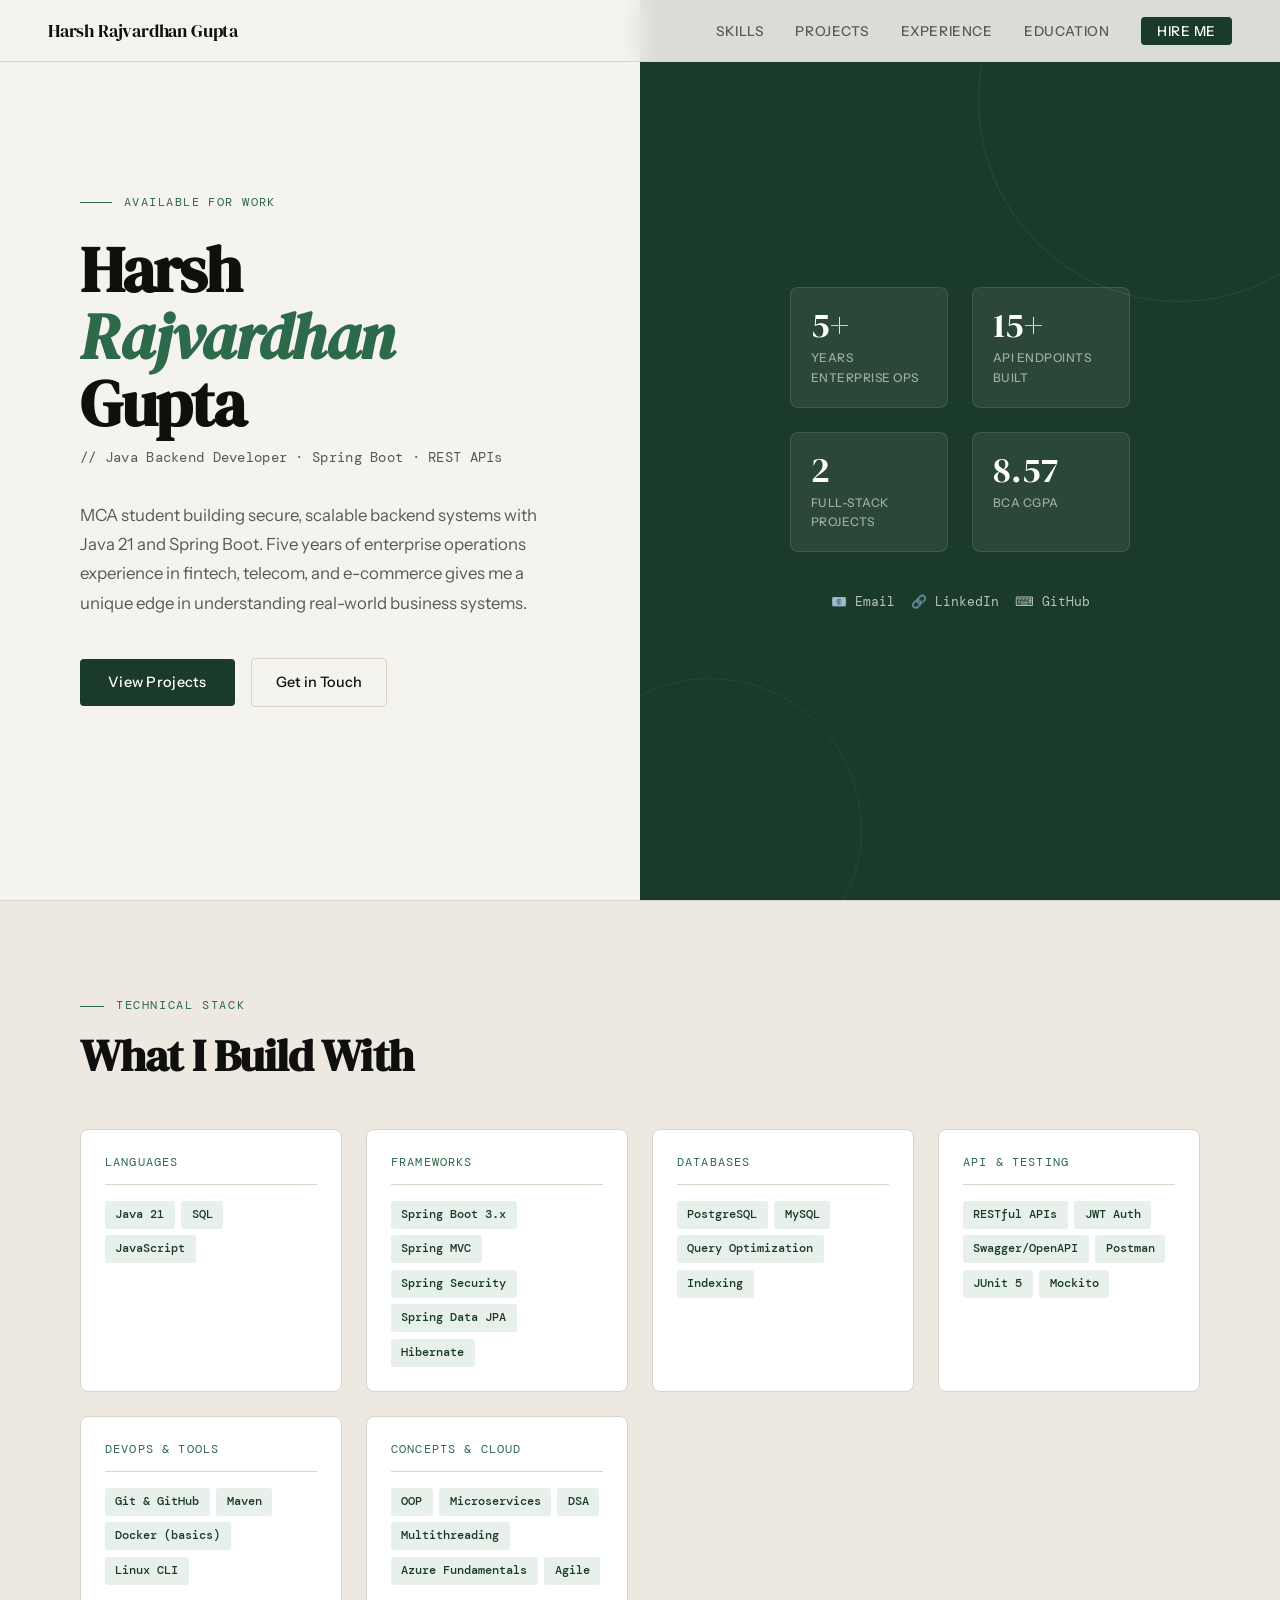
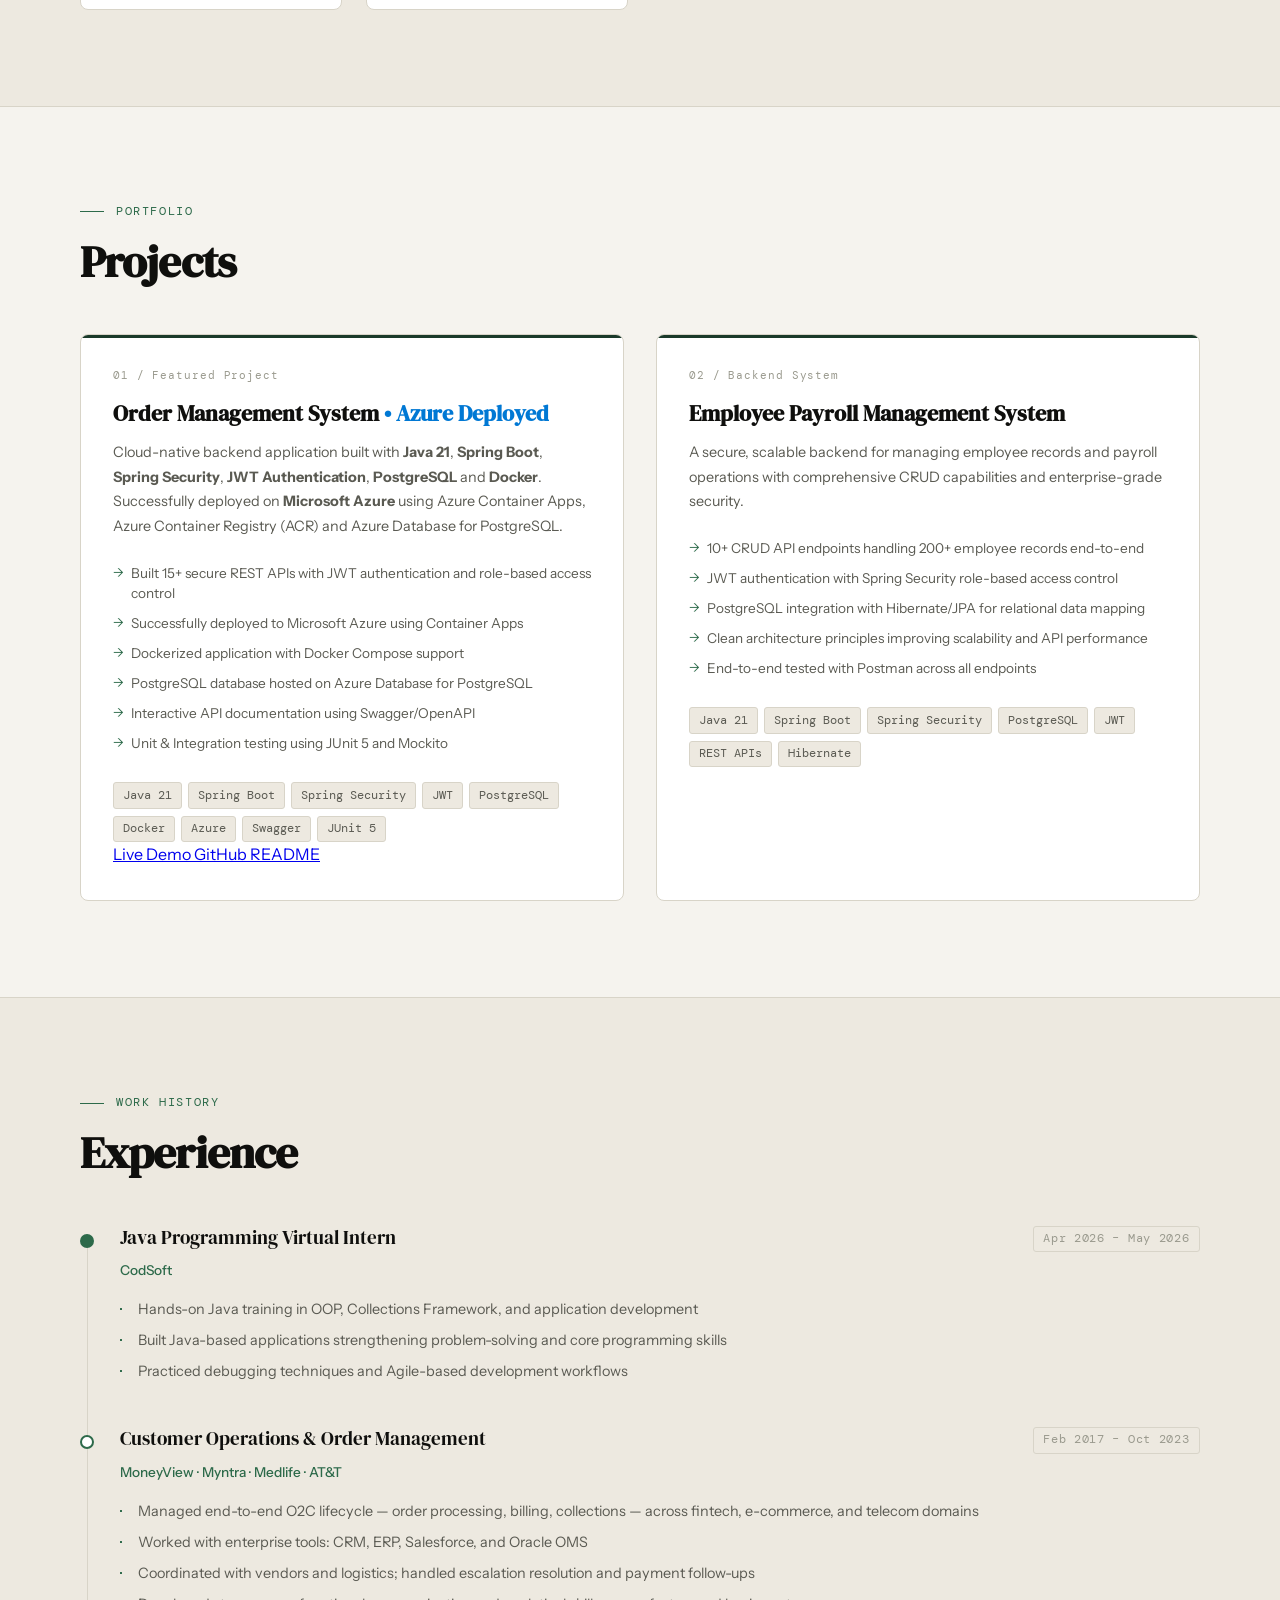
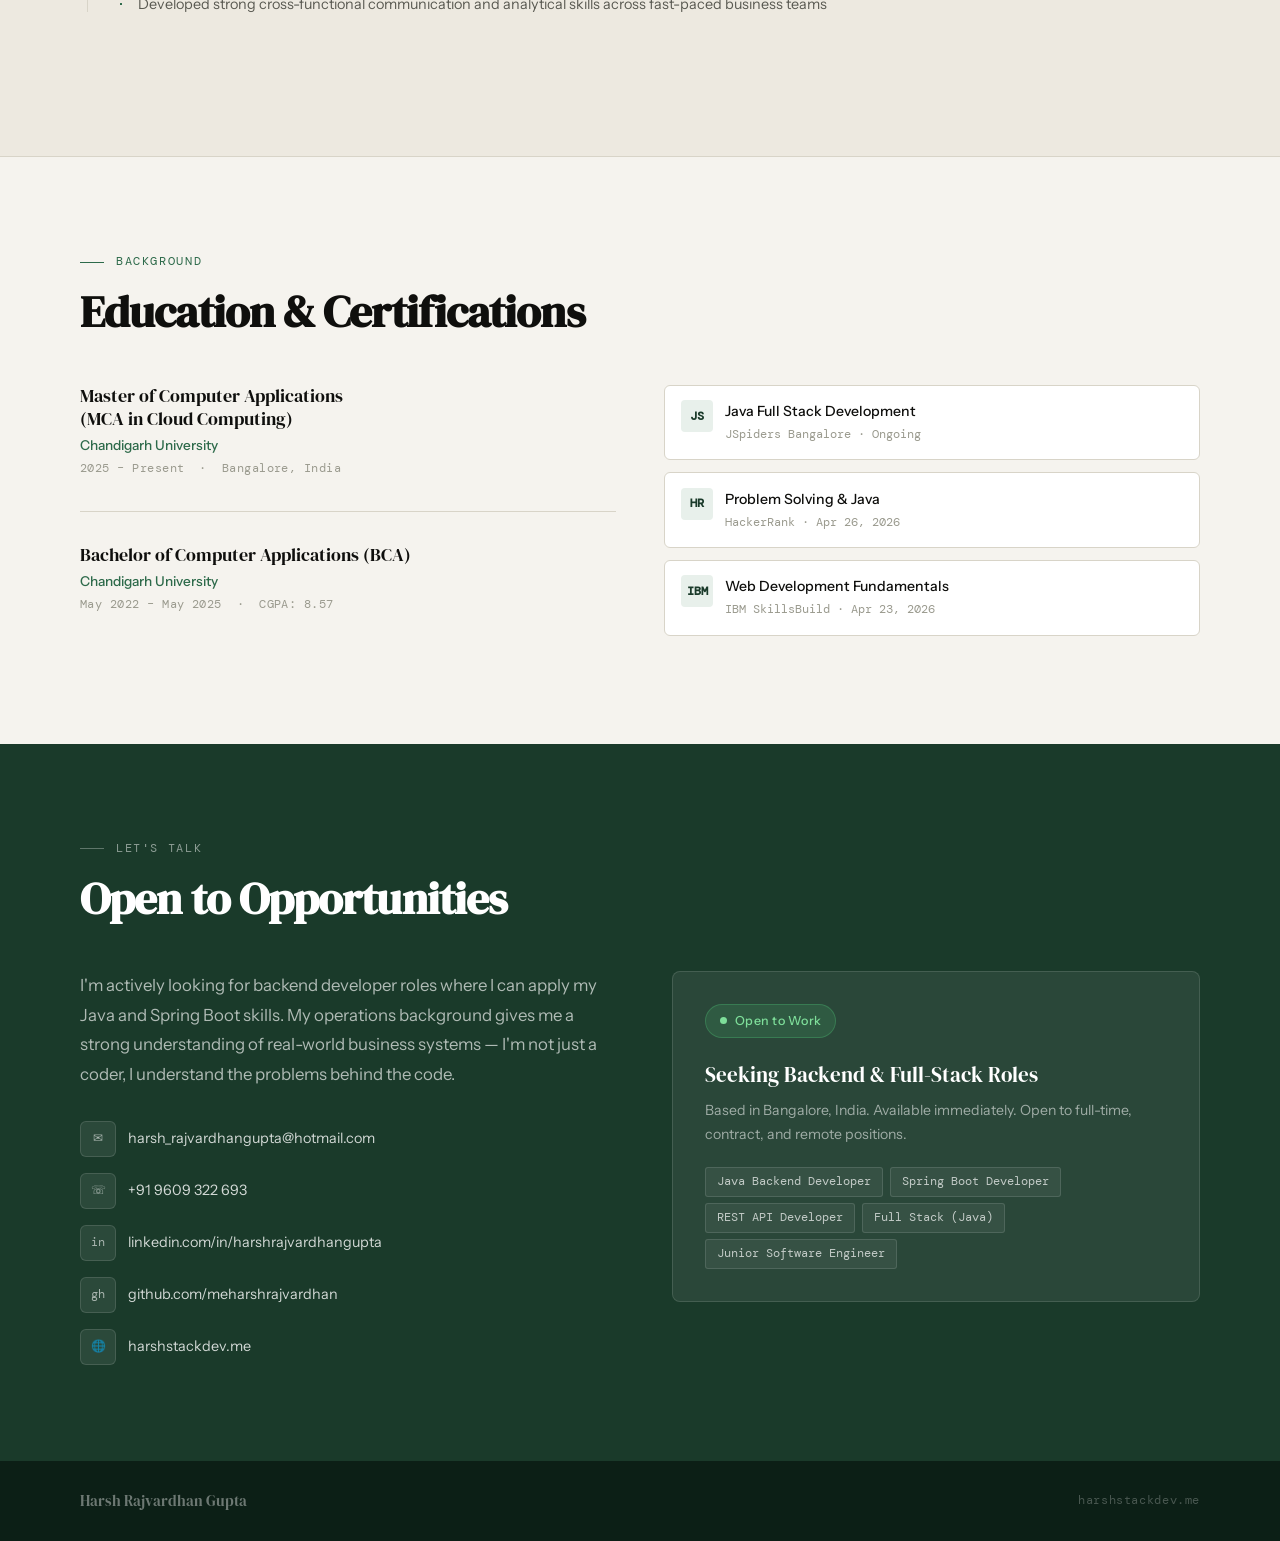
==== index.html @ 4b63c4ae "Revise Order Management System project description Updated project details for the Order Management " ====
<!DOCTYPE html>
<html lang="en">
<head>
<meta charset="UTF-8">
<meta name="viewport" content="width=device-width, initial-scale=1.0">
<title>Harsh Rajvardhan Gupta — Java Backend Developer</title>
<link rel="preconnect" href="https://fonts.googleapis.com">
<link rel="preconnect" href="https://fonts.gstatic.com" crossorigin>
<link href="https://fonts.googleapis.com/css2?family=DM+Serif+Display:ital@0;1&family=DM+Mono:wght@400;500&family=Instrument+Sans:wght@400;500;600&display=swap" rel="stylesheet">
<link rel="stylesheet" href="style.css">
</head>
<body>

<!-- NAV -->
<nav>
  <div class="nav-logo">Harsh Rajvardhan Gupta</div>
  <ul class="nav-links">
    <li><a href="#skills">Skills</a></li>
    <li><a href="#projects">Projects</a></li>
    <li><a href="#experience">Experience</a></li>
    <li><a href="#education">Education</a></li>
    <li><a href="#contact" class="nav-cta">Hire Me</a></li>
  </ul>
</nav>

<!-- HERO -->
<section class="hero" style="padding:0;">
  <div class="hero-left">
    <div class="hero-eyebrow">Available for work</div>
    <h1 class="hero-name">Harsh<br><em>Rajvardhan</em><br>Gupta</h1>
    <p class="hero-title">// Java Backend Developer · Spring Boot · REST APIs</p>
    <p class="hero-bio">
      MCA student building secure, scalable backend systems with Java 21 and Spring Boot.
      Five years of enterprise operations experience in fintech, telecom, and e-commerce
      gives me a unique edge in understanding real-world business systems.
    </p>
    <div class="hero-actions">
      <a href="#projects" class="btn-primary">View Projects</a>
      <a href="mailto:harsh_rajvardhangupta@hotmail.com" class="btn-ghost">Get in Touch</a>
    </div>
  </div>
  <div class="hero-right">
    <div class="hero-stats">
      <div class="stat-card">
        <div class="stat-number">5+</div>
        <div class="stat-label">Years Enterprise Ops</div>
      </div>
      <div class="stat-card">
        <div class="stat-number">15+</div>
        <div class="stat-label">API Endpoints Built</div>
      </div>
      <div class="stat-card">
        <div class="stat-number">2</div>
        <div class="stat-label">Full-Stack Projects</div>
      </div>
      <div class="stat-card">
        <div class="stat-number">8.57</div>
        <div class="stat-label">BCA CGPA</div>
      </div>
    </div>
    <div class="hero-contact-links">
      <a href="mailto:harsh_rajvardhangupta@hotmail.com">📧 Email</a>
      <a href="https://www.linkedin.com/in/harshrajvardhangupta/" target="_blank">🔗 LinkedIn</a>
      <a href="https://github.com/meharshrajvardhan" target="_blank">⌨ GitHub</a>
    </div>
  </div>
</section>

<!-- SKILLS -->
<section id="skills" class="skills-section fade-in">
  <div class="section-eyebrow">Technical Stack</div>
  <h2 class="section-title">What I Build With</h2>
  <div class="skills-grid">
    <div class="skill-group">
      <div class="skill-group-title">Languages</div>
      <div class="skill-tags">
        <span class="skill-tag">Java 21</span>
        <span class="skill-tag">SQL</span>
        <span class="skill-tag">JavaScript</span>
      </div>
    </div>
    <div class="skill-group">
      <div class="skill-group-title">Frameworks</div>
      <div class="skill-tags">
        <span class="skill-tag">Spring Boot 3.x</span>
        <span class="skill-tag">Spring MVC</span>
        <span class="skill-tag">Spring Security</span>
        <span class="skill-tag">Spring Data JPA</span>
        <span class="skill-tag">Hibernate</span>
      </div>
    </div>
    <div class="skill-group">
      <div class="skill-group-title">Databases</div>
      <div class="skill-tags">
        <span class="skill-tag">PostgreSQL</span>
        <span class="skill-tag">MySQL</span>
        <span class="skill-tag">Query Optimization</span>
        <span class="skill-tag">Indexing</span>
      </div>
    </div>
    <div class="skill-group">
      <div class="skill-group-title">API & Testing</div>
      <div class="skill-tags">
        <span class="skill-tag">RESTful APIs</span>
        <span class="skill-tag">JWT Auth</span>
        <span class="skill-tag">Swagger/OpenAPI</span>
        <span class="skill-tag">Postman</span>
        <span class="skill-tag">JUnit 5</span>
        <span class="skill-tag">Mockito</span>
      </div>
    </div>
    <div class="skill-group">
      <div class="skill-group-title">DevOps & Tools</div>
      <div class="skill-tags">
        <span class="skill-tag">Git & GitHub</span>
        <span class="skill-tag">Maven</span>
        <span class="skill-tag">Docker (basics)</span>
        <span class="skill-tag">Linux CLI</span>
      </div>
    </div>
    <div class="skill-group">
      <div class="skill-group-title">Concepts & Cloud</div>
      <div class="skill-tags">
        <span class="skill-tag">OOP</span>
        <span class="skill-tag">Microservices</span>
        <span class="skill-tag">DSA</span>
        <span class="skill-tag">Multithreading</span>
        <span class="skill-tag">Azure Fundamentals</span>
        <span class="skill-tag">Agile</span>
      </div>
    </div>
  </div>
</section>

<!-- PROJECTS -->
<section id="projects" style="background:var(--paper);" class="fade-in">
  <div class="section-eyebrow">Portfolio</div>
  <h2 class="section-title">Projects</h2>
  <div class="projects-grid">

    <div class="project-card">
  <div class="project-num">01 / Featured Project</div>

  <h3 class="project-title">
    Order Management System
    <span style="color:#0078d4;">• Azure Deployed</span>
  </h3>

  <p class="project-desc">
    Cloud-native backend application built with <strong>Java 21</strong>,
    <strong>Spring Boot</strong>, <strong>Spring Security</strong>,
    <strong>JWT Authentication</strong>, <strong>PostgreSQL</strong> and
    <strong>Docker</strong>. Successfully deployed on
    <strong>Microsoft Azure</strong> using Azure Container Apps,
    Azure Container Registry (ACR) and Azure Database for PostgreSQL.
  </p>

  <ul class="project-highlights">
    <li> Built 15+ secure REST APIs with JWT authentication and role-based access control</li>
    <li> Successfully deployed to Microsoft Azure using Container Apps</li>
    <li> Dockerized application with Docker Compose support</li>
    <li> PostgreSQL database hosted on Azure Database for PostgreSQL</li>
    <li> Interactive API documentation using Swagger/OpenAPI</li>
    <li> Unit & Integration testing using JUnit 5 and Mockito</li>
  </ul>

  <div class="project-stack">
    <span class="stack-tag">Java 21</span>
    <span class="stack-tag">Spring Boot</span>
    <span class="stack-tag">Spring Security</span>
    <span class="stack-tag">JWT</span>
    <span class="stack-tag">PostgreSQL</span>
    <span class="stack-tag">Docker</span>
    <span class="stack-tag">Azure</span>
    <span class="stack-tag">Swagger</span>
    <span class="stack-tag">JUnit 5</span>
  </div>

  <div class="project-links">

    <a
      href="YOUR_AZURE_APP_URL"
      target="_blank"
      class="project-btn primary-btn">
      Live Demo
    </a>

    <a
      href="https://github.com/meharshrajvardhan/order-management-system"
      target="_blank"
      class="project-btn">
      GitHub
    </a>

    <a
      href="https://github.com/meharshrajvardhan/order-management-system#readme"
      target="_blank"
      class="project-btn">
      README
    </a>

  </div>
</div>

    <div class="project-card">
      <div class="project-num">02 / Backend System</div>
      <h3 class="project-title">Employee Payroll Management System</h3>
      <p class="project-desc">
        A secure, scalable backend for managing employee records and payroll operations
        with comprehensive CRUD capabilities and enterprise-grade security.
      </p>
      <ul class="project-highlights">
        <li>10+ CRUD API endpoints handling 200+ employee records end-to-end</li>
        <li>JWT authentication with Spring Security role-based access control</li>
        <li>PostgreSQL integration with Hibernate/JPA for relational data mapping</li>
        <li>Clean architecture principles improving scalability and API performance</li>
        <li>End-to-end tested with Postman across all endpoints</li>
      </ul>
      <div class="project-stack">
        <span class="stack-tag">Java 21</span>
        <span class="stack-tag">Spring Boot</span>
        <span class="stack-tag">Spring Security</span>
        <span class="stack-tag">PostgreSQL</span>
        <span class="stack-tag">JWT</span>
        <span class="stack-tag">REST APIs</span>
        <span class="stack-tag">Hibernate</span>
      </div>
    </div>

  </div>
</section>

<!-- EXPERIENCE -->
<section id="experience" class="experience-section fade-in">
  <div class="section-eyebrow">Work History</div>
  <h2 class="section-title">Experience</h2>
  <div class="exp-timeline">

    <div class="exp-item">
      <div class="exp-header">
        <div class="exp-role">Java Programming Virtual Intern</div>
        <div class="exp-date">Apr 2026 – May 2026</div>
      </div>
      <div class="exp-company">CodSoft</div>
      <ul class="exp-points">
        <li>Hands-on Java training in OOP, Collections Framework, and application development</li>
        <li>Built Java-based applications strengthening problem-solving and core programming skills</li>
        <li>Practiced debugging techniques and Agile-based development workflows</li>
      </ul>
    </div>

    <div class="exp-item">
      <div class="exp-header">
        <div class="exp-role">Customer Operations & Order Management</div>
        <div class="exp-date">Feb 2017 – Oct 2023</div>
      </div>
      <div class="exp-company">MoneyView · Myntra · Medlife · AT&T</div>
      <ul class="exp-points">
        <li>Managed end-to-end O2C lifecycle — order processing, billing, collections — across fintech, e-commerce, and telecom domains</li>
        <li>Worked with enterprise tools: CRM, ERP, Salesforce, and Oracle OMS</li>
        <li>Coordinated with vendors and logistics; handled escalation resolution and payment follow-ups</li>
        <li>Developed strong cross-functional communication and analytical skills across fast-paced business teams</li>
      </ul>
    </div>

  </div>
</section>

<!-- EDUCATION + CERTS -->
<section id="education" class="fade-in">
  <div class="section-eyebrow">Background</div>
  <h2 class="section-title">Education & Certifications</h2>
  <div class="edu-cert-grid">

    <div>
      <div class="edu-item">
        <div class="edu-degree">Master of Computer Applications<br>(MCA in Cloud Computing)</div>
        <div class="edu-school">Chandigarh University</div>
        <div class="edu-meta">2025 – Present &nbsp;·&nbsp; Bangalore, India</div>
      </div>
      <div class="edu-item">
        <div class="edu-degree">Bachelor of Computer Applications (BCA)</div>
        <div class="edu-school">Chandigarh University</div>
        <div class="edu-meta">May 2022 – May 2025 &nbsp;·&nbsp; CGPA: 8.57</div>
      </div>
    </div>

    <div>
      <div class="cert-item">
        <div class="cert-icon">JS</div>
        <div>
          <div class="cert-name">Java Full Stack Development</div>
          <div class="cert-issuer">JSpiders Bangalore · Ongoing</div>
        </div>
      </div>
      <div class="cert-item">
        <div class="cert-icon">HR</div>
        <div>
          <div class="cert-name">Problem Solving &amp; Java</div>
          <div class="cert-issuer">HackerRank · Apr 26, 2026</div>
        </div>
      </div>
      <div class="cert-item">
        <div class="cert-icon">IBM</div>
        <div>
          <div class="cert-name">Web Development Fundamentals</div>
          <div class="cert-issuer">IBM SkillsBuild · Apr 23, 2026</div>
        </div>
      </div>
    </div>

  </div>
</section>

<!-- CONTACT -->
<section id="contact" class="contact-section fade-in">
  <div class="section-eyebrow">Let's Talk</div>
  <h2 class="section-title">Open to Opportunities</h2>
  <div class="contact-grid">
    <div class="contact-info">
      <p>
        I'm actively looking for backend developer roles where I can apply my Java and Spring Boot
        skills. My operations background gives me a strong understanding of real-world business
        systems — I'm not just a coder, I understand the problems behind the code.
      </p>
      <div class="contact-links">
        <a class="contact-link" href="mailto:harsh_rajvardhangupta@hotmail.com">
          <div class="contact-link-icon">✉</div>
          harsh_rajvardhangupta@hotmail.com
        </a>
        <a class="contact-link" href="tel:+919609322693">
          <div class="contact-link-icon">☏</div>
          +91 9609 322 693
        </a>
        <a class="contact-link" href="https://www.linkedin.com/in/harshrajvardhangupta/" target="_blank">
          <div class="contact-link-icon">in</div>
          linkedin.com/in/harshrajvardhangupta
        </a>
        <a class="contact-link" href="https://github.com/meharshrajvardhan" target="_blank">
          <div class="contact-link-icon">gh</div>
          github.com/meharshrajvardhan
        </a>
        <a class="contact-link" href="https://harshstackdev.me" target="_blank">
          <div class="contact-link-icon">🌐</div>
          harshstackdev.me
        </a>
      </div>
    </div>

    <div class="open-to-work">
      <div class="otw-badge">Open to Work</div>
      <div class="otw-title">Seeking Backend &amp; Full-Stack Roles</div>
      <p class="otw-body">
        Based in Bangalore, India. Available immediately.
        Open to full-time, contract, and remote positions.
      </p>
      <div class="otw-roles">
        <span class="otw-role">Java Backend Developer</span>
        <span class="otw-role">Spring Boot Developer</span>
        <span class="otw-role">REST API Developer</span>
        <span class="otw-role">Full Stack (Java)</span>
        <span class="otw-role">Junior Software Engineer</span>
      </div>
    </div>
  </div>
</section>

<!-- FOOTER -->
<footer>
  <div class="footer-name">Harsh Rajvardhan Gupta</div>
  <div class="footer-domain">harshstackdev.me</div>
</footer>

<script src="script.js"></script>
</body>
</html>
---- style.css ----
:root {
    --ink: #0f0f0d;
    --ink-muted: #5a5a52;
    --ink-faint: #9a9a8e;
    --paper: #f5f3ee;
    --paper-warm: #ede9e0;
    --paper-card: #ffffff;
    --accent: #1a3a2a;
    --accent-bright: #2d6a4a;
    --accent-light: #e8f0eb;
    --border: #d8d4c8;
    --tag-bg: #e8f0eb;
    --tag-color: #1a3a2a;
    --serif: 'DM Serif Display', Georgia, serif;
    --sans: 'Instrument Sans', system-ui, sans-serif;
    --mono: 'DM Mono', monospace;
  }

  * { margin: 0; padding: 0; box-sizing: border-box; }

  html { scroll-behavior: smooth; }

  body {
    font-family: var(--sans);
    background: var(--paper);
    color: var(--ink);
    line-height: 1.6;
    overflow-x: hidden;
  }

  /* NAV */
  nav {
    position: fixed;
    top: 0; left: 0; right: 0;
    z-index: 100;
    display: flex;
    align-items: center;
    justify-content: space-between;
    padding: 1rem 3rem;
    background: rgba(245, 243, 238, 0.88);
    backdrop-filter: blur(12px);
    border-bottom: 1px solid var(--border);
  }

  .nav-logo {
    font-family: var(--serif);
    font-size: 1.15rem;
    color: var(--ink);
    letter-spacing: -0.01em;
  }

  .nav-links {
    display: flex;
    gap: 2rem;
    list-style: none;
  }

  .nav-links a {
    font-size: 0.85rem;
    font-weight: 500;
    color: var(--ink-muted);
    text-decoration: none;
    letter-spacing: 0.04em;
    text-transform: uppercase;
    transition: color 0.2s;
  }

  .nav-links a:hover { color: var(--accent-bright); }

  .nav-cta {
    background: var(--accent) !important;
    color: #fff !important;
    padding: 0.4rem 1rem;
    border-radius: 4px;
    transition: background 0.2s !important;
  }
  .nav-cta:hover { background: var(--accent-bright) !important; color: #fff !important; }

  /* HERO */
  .hero {
    min-height: 100vh;
    display: grid;
    grid-template-columns: 1fr 1fr;
    padding-top: 70px;
  }

  .hero-left {
    display: flex;
    flex-direction: column;
    justify-content: center;
    padding: 5rem 4rem 5rem 5rem;
    position: relative;
  }

  .hero-eyebrow {
    font-family: var(--mono);
    font-size: 0.75rem;
    letter-spacing: 0.12em;
    color: var(--accent-bright);
    text-transform: uppercase;
    margin-bottom: 1.5rem;
    display: flex;
    align-items: center;
    gap: 0.75rem;
  }

  .hero-eyebrow::before {
    content: '';
    display: block;
    width: 32px;
    height: 1px;
    background: var(--accent-bright);
  }

  .hero-name {
    font-family: var(--serif);
    font-size: clamp(2.8rem, 5vw, 4.5rem);
    line-height: 1.05;
    letter-spacing: -0.02em;
    color: var(--ink);
    margin-bottom: 0.5rem;
  }

  .hero-name em {
    font-style: italic;
    color: var(--accent-bright);
  }

  .hero-title {
    font-family: var(--mono);
    font-size: 0.9rem;
    color: var(--ink-muted);
    margin-bottom: 2rem;
    letter-spacing: 0.02em;
  }

  .hero-bio {
    font-size: 1.05rem;
    color: var(--ink-muted);
    max-width: 480px;
    line-height: 1.75;
    margin-bottom: 2.5rem;
  }

  .hero-actions {
    display: flex;
    gap: 1rem;
    align-items: center;
  }

  .btn-primary {
    background: var(--accent);
    color: #fff;
    padding: 0.75rem 1.75rem;
    border-radius: 4px;
    text-decoration: none;
    font-size: 0.9rem;
    font-weight: 500;
    letter-spacing: 0.02em;
    transition: background 0.2s, transform 0.15s;
  }
  .btn-primary:hover { background: var(--accent-bright); transform: translateY(-1px); }

  .btn-ghost {
    color: var(--ink);
    padding: 0.75rem 1.5rem;
    border: 1px solid var(--border);
    border-radius: 4px;
    text-decoration: none;
    font-size: 0.9rem;
    font-weight: 500;
    transition: border-color 0.2s, background 0.2s;
  }
  .btn-ghost:hover { border-color: var(--accent-bright); background: var(--accent-light); }

  .hero-right {
    background: var(--accent);
    display: flex;
    flex-direction: column;
    justify-content: center;
    align-items: center;
    padding: 5rem 4rem;
    position: relative;
    overflow: hidden;
  }

  .hero-right::before {
    content: '';
    position: absolute;
    top: -100px; right: -100px;
    width: 400px; height: 400px;
    border: 1px solid rgba(255,255,255,0.08);
    border-radius: 50%;
  }

  .hero-right::after {
    content: '';
    position: absolute;
    bottom: -80px; left: -80px;
    width: 300px; height: 300px;
    border: 1px solid rgba(255,255,255,0.06);
    border-radius: 50%;
  }

  .hero-stats {
    display: grid;
    grid-template-columns: 1fr 1fr;
    gap: 1.5rem;
    width: 100%;
    max-width: 340px;
    margin-bottom: 2.5rem;
    position: relative;
    z-index: 1;
  }

  .stat-card {
    background: rgba(255,255,255,0.07);
    border: 1px solid rgba(255,255,255,0.1);
    border-radius: 8px;
    padding: 1.25rem;
  }

  .stat-number {
    font-family: var(--serif);
    font-size: 2.2rem;
    color: #fff;
    line-height: 1;
    margin-bottom: 0.3rem;
  }

  .stat-label {
    font-size: 0.75rem;
    color: rgba(255,255,255,0.55);
    font-weight: 500;
    letter-spacing: 0.04em;
    text-transform: uppercase;
  }

  .hero-contact-links {
    display: flex;
    gap: 1rem;
    position: relative;
    z-index: 1;
  }

  .hero-contact-links a {
    display: flex;
    align-items: center;
    gap: 0.4rem;
    color: rgba(255,255,255,0.7);
    text-decoration: none;
    font-size: 0.8rem;
    font-family: var(--mono);
    transition: color 0.2s;
  }
  .hero-contact-links a:hover { color: #fff; }

  /* SECTION COMMON */
  section {
    padding: 6rem 5rem;
  }

  .section-eyebrow {
    font-family: var(--mono);
    font-size: 0.72rem;
    letter-spacing: 0.14em;
    color: var(--accent-bright);
    text-transform: uppercase;
    margin-bottom: 1rem;
    display: flex;
    align-items: center;
    gap: 0.75rem;
  }
  .section-eyebrow::before {
    content: '';
    display: block;
    width: 24px; height: 1px;
    background: var(--accent-bright);
  }

  .section-title {
    font-family: var(--serif);
    font-size: clamp(2rem, 3.5vw, 3rem);
    letter-spacing: -0.02em;
    line-height: 1.1;
    margin-bottom: 3rem;
  }

  /* SKILLS */
  .skills-section {
    background: var(--paper-warm);
    border-top: 1px solid var(--border);
    border-bottom: 1px solid var(--border);
  }

  .skills-grid {
    display: grid;
    grid-template-columns: repeat(auto-fit, minmax(220px, 1fr));
    gap: 1.5rem;
  }

  .skill-group {
    background: var(--paper-card);
    border: 1px solid var(--border);
    border-radius: 8px;
    padding: 1.5rem;
  }

  .skill-group-title {
    font-family: var(--mono);
    font-size: 0.72rem;
    letter-spacing: 0.1em;
    text-transform: uppercase;
    color: var(--accent-bright);
    margin-bottom: 1rem;
    padding-bottom: 0.75rem;
    border-bottom: 1px solid var(--border);
  }

  .skill-tags {
    display: flex;
    flex-wrap: wrap;
    gap: 0.4rem;
  }

  .skill-tag {
    background: var(--tag-bg);
    color: var(--tag-color);
    font-size: 0.78rem;
    font-weight: 500;
    padding: 0.25rem 0.65rem;
    border-radius: 3px;
    font-family: var(--mono);
  }

  /* PROJECTS */
  .projects-grid {
    display: grid;
    grid-template-columns: 1fr 1fr;
    gap: 2rem;
  }

  .project-card {
    background: var(--paper-card);
    border: 1px solid var(--border);
    border-radius: 8px;
    padding: 2rem;
    position: relative;
    transition: border-color 0.2s, transform 0.2s;
    overflow: hidden;
  }

  .project-card::before {
    content: '';
    position: absolute;
    top: 0; left: 0; right: 0;
    height: 3px;
    background: var(--accent);
  }

  .project-card:hover {
    border-color: var(--accent-bright);
    transform: translateY(-2px);
  }

  .project-num {
    font-family: var(--mono);
    font-size: 0.7rem;
    color: var(--ink-faint);
    letter-spacing: 0.08em;
    margin-bottom: 1rem;
  }

  .project-title {
    font-family: var(--serif);
    font-size: 1.4rem;
    margin-bottom: 0.75rem;
    line-height: 1.2;
  }

  .project-desc {
    font-size: 0.9rem;
    color: var(--ink-muted);
    line-height: 1.7;
    margin-bottom: 1.25rem;
  }

  .project-highlights {
    list-style: none;
    margin-bottom: 1.5rem;
  }

  .project-highlights li {
    font-size: 0.85rem;
    color: var(--ink-muted);
    padding: 0.3rem 0;
    padding-left: 1.1rem;
    position: relative;
    line-height: 1.5;
  }

  .project-highlights li::before {
    content: '→';
    position: absolute;
    left: 0;
    color: var(--accent-bright);
    font-size: 0.8rem;
  }

  .project-stack {
    display: flex;
    flex-wrap: wrap;
    gap: 0.4rem;
  }

  .stack-tag {
    font-family: var(--mono);
    font-size: 0.72rem;
    color: var(--ink-muted);
    background: var(--paper-warm);
    border: 1px solid var(--border);
    padding: 0.2rem 0.55rem;
    border-radius: 3px;
  }

  /* EXPERIENCE */
  .experience-section {
    background: var(--paper-warm);
    border-top: 1px solid var(--border);
    border-bottom: 1px solid var(--border);
  }

  .exp-timeline {
    position: relative;
    padding-left: 2.5rem;
  }

  .exp-timeline::before {
    content: '';
    position: absolute;
    left: 7px; top: 8px; bottom: 8px;
    width: 1px;
    background: var(--border);
  }

  .exp-item {
    position: relative;
    margin-bottom: 2.5rem;
  }

  .exp-item::before {
    content: '';
    position: absolute;
    left: -2.5rem;
    top: 8px;
    width: 10px; height: 10px;
    border-radius: 50%;
    background: var(--paper-card);
    border: 2px solid var(--accent-bright);
  }

  .exp-item:first-child::before {
    background: var(--accent-bright);
  }

  .exp-header {
    display: flex;
    justify-content: space-between;
    align-items: flex-start;
    margin-bottom: 0.5rem;
    flex-wrap: wrap;
    gap: 0.5rem;
  }

  .exp-role {
    font-family: var(--serif);
    font-size: 1.2rem;
    line-height: 1.2;
  }

  .exp-date {
    font-family: var(--mono);
    font-size: 0.72rem;
    color: var(--ink-faint);
    letter-spacing: 0.06em;
    white-space: nowrap;
    background: var(--paper-warm);
    padding: 0.2rem 0.6rem;
    border-radius: 3px;
    border: 1px solid var(--border);
  }

  .exp-company {
    font-size: 0.85rem;
    font-weight: 500;
    color: var(--accent-bright);
    margin-bottom: 0.75rem;
  }

  .exp-points {
    list-style: none;
  }

  .exp-points li {
    font-size: 0.9rem;
    color: var(--ink-muted);
    padding: 0.25rem 0;
    padding-left: 1.1rem;
    position: relative;
    line-height: 1.6;
  }

  .exp-points li::before {
    content: '·';
    position: absolute;
    left: 0;
    color: var(--accent-bright);
    font-size: 1.2rem;
    line-height: 1.2;
  }

  /* EDUCATION & CERTS */
  .edu-cert-grid {
    display: grid;
    grid-template-columns: 1fr 1fr;
    gap: 3rem;
  }

  .edu-item {
    margin-bottom: 2rem;
    padding-bottom: 2rem;
    border-bottom: 1px solid var(--border);
  }

  .edu-item:last-child { border-bottom: none; margin-bottom: 0; padding-bottom: 0; }

  .edu-degree {
    font-family: var(--serif);
    font-size: 1.1rem;
    margin-bottom: 0.3rem;
    line-height: 1.3;
  }

  .edu-school {
    font-size: 0.85rem;
    font-weight: 500;
    color: var(--accent-bright);
    margin-bottom: 0.2rem;
  }

  .edu-meta {
    font-family: var(--mono);
    font-size: 0.72rem;
    color: var(--ink-faint);
    letter-spacing: 0.04em;
  }

  .cert-item {
    display: flex;
    align-items: flex-start;
    gap: 0.75rem;
    padding: 0.9rem 1rem;
    background: var(--paper-card);
    border: 1px solid var(--border);
    border-radius: 6px;
    margin-bottom: 0.75rem;
    transition: border-color 0.2s;
  }

  .cert-item:hover { border-color: var(--accent-bright); }

  .cert-icon {
    width: 32px; height: 32px;
    background: var(--accent-light);
    border-radius: 4px;
    display: flex;
    align-items: center;
    justify-content: center;
    flex-shrink: 0;
    font-size: 0.75rem;
    font-weight: 600;
    color: var(--accent);
    font-family: var(--mono);
  }

  .cert-name {
    font-size: 0.88rem;
    font-weight: 500;
    margin-bottom: 0.15rem;
  }

  .cert-issuer {
    font-size: 0.78rem;
    color: var(--ink-faint);
    font-family: var(--mono);
  }

  /* CONTACT */
  .contact-section {
    background: var(--accent);
    color: #fff;
  }

  .contact-section .section-eyebrow {
    color: rgba(255,255,255,0.5);
  }
  .contact-section .section-eyebrow::before {
    background: rgba(255,255,255,0.3);
  }

  .contact-section .section-title {
    color: #fff;
  }

  .contact-grid {
    display: grid;
    grid-template-columns: 1fr 1fr;
    gap: 4rem;
    align-items: start;
  }

  .contact-info p {
    font-size: 1.05rem;
    color: rgba(255,255,255,0.65);
    line-height: 1.75;
    margin-bottom: 2rem;
  }

  .contact-links {
    display: flex;
    flex-direction: column;
    gap: 1rem;
  }

  .contact-link {
    display: flex;
    align-items: center;
    gap: 0.75rem;
    color: rgba(255,255,255,0.8);
    text-decoration: none;
    font-size: 0.9rem;
    transition: color 0.2s;
  }

  .contact-link:hover { color: #fff; }

  .contact-link-icon {
    width: 36px; height: 36px;
    background: rgba(255,255,255,0.08);
    border: 1px solid rgba(255,255,255,0.12);
    border-radius: 6px;
    display: flex;
    align-items: center;
    justify-content: center;
    font-size: 0.75rem;
    font-family: var(--mono);
    color: rgba(255,255,255,0.6);
    flex-shrink: 0;
  }

  .open-to-work {
    background: rgba(255,255,255,0.07);
    border: 1px solid rgba(255,255,255,0.12);
    border-radius: 8px;
    padding: 2rem;
  }

  .otw-badge {
    display: inline-flex;
    align-items: center;
    gap: 0.5rem;
    background: rgba(80,200,120,0.15);
    border: 1px solid rgba(80,200,120,0.3);
    padding: 0.35rem 0.85rem;
    border-radius: 100px;
    font-size: 0.78rem;
    font-weight: 500;
    color: #7ede9a;
    margin-bottom: 1.25rem;
    letter-spacing: 0.04em;
  }

  .otw-badge::before {
    content: '';
    display: block;
    width: 7px; height: 7px;
    border-radius: 50%;
    background: #7ede9a;
    animation: pulse 2s infinite;
  }

  @keyframes pulse {
    0%, 100% { opacity: 1; }
    50% { opacity: 0.3; }
  }

  .otw-title {
    font-family: var(--serif);
    font-size: 1.3rem;
    color: #fff;
    margin-bottom: 0.5rem;
  }

  .otw-body {
    font-size: 0.88rem;
    color: rgba(255,255,255,0.55);
    line-height: 1.7;
    margin-bottom: 1.25rem;
  }

  .otw-roles {
    display: flex;
    flex-wrap: wrap;
    gap: 0.4rem;
  }

  .otw-role {
    background: rgba(255,255,255,0.06);
    border: 1px solid rgba(255,255,255,0.12);
    padding: 0.25rem 0.7rem;
    border-radius: 3px;
    font-size: 0.78rem;
    font-family: var(--mono);
    color: rgba(255,255,255,0.7);
  }

  /* FOOTER */
  footer {
    background: #0c1f16;
    padding: 1.75rem 5rem;
    display: flex;
    align-items: center;
    justify-content: space-between;
  }

  .footer-name {
    font-family: var(--serif);
    font-size: 0.95rem;
    color: rgba(255,255,255,0.4);
  }

  .footer-domain {
    font-family: var(--mono);
    font-size: 0.78rem;
    color: rgba(255,255,255,0.25);
    letter-spacing: 0.05em;
  }

  /* RESPONSIVE */
  @media (max-width: 900px) {
    nav { padding: 1rem 1.5rem; }
    .nav-links { display: none; }
    .hero { grid-template-columns: 1fr; }
    .hero-left { padding: 4rem 1.5rem 2rem; }
    .hero-right { padding: 3rem 1.5rem; }
    section { padding: 4rem 1.5rem; }
    .projects-grid,
    .edu-cert-grid,
    .contact-grid { grid-template-columns: 1fr; gap: 2rem; }
    footer { padding: 1.5rem; flex-direction: column; gap: 0.5rem; text-align: center; }
  }

  /* ANIMATION */
  .fade-in {
    opacity: 0;
    transform: translateY(18px);
    transition: opacity 0.6s ease, transform 0.6s ease;
  }
  .fade-in.visible {
    opacity: 1;
    transform: translateY(0);
  }
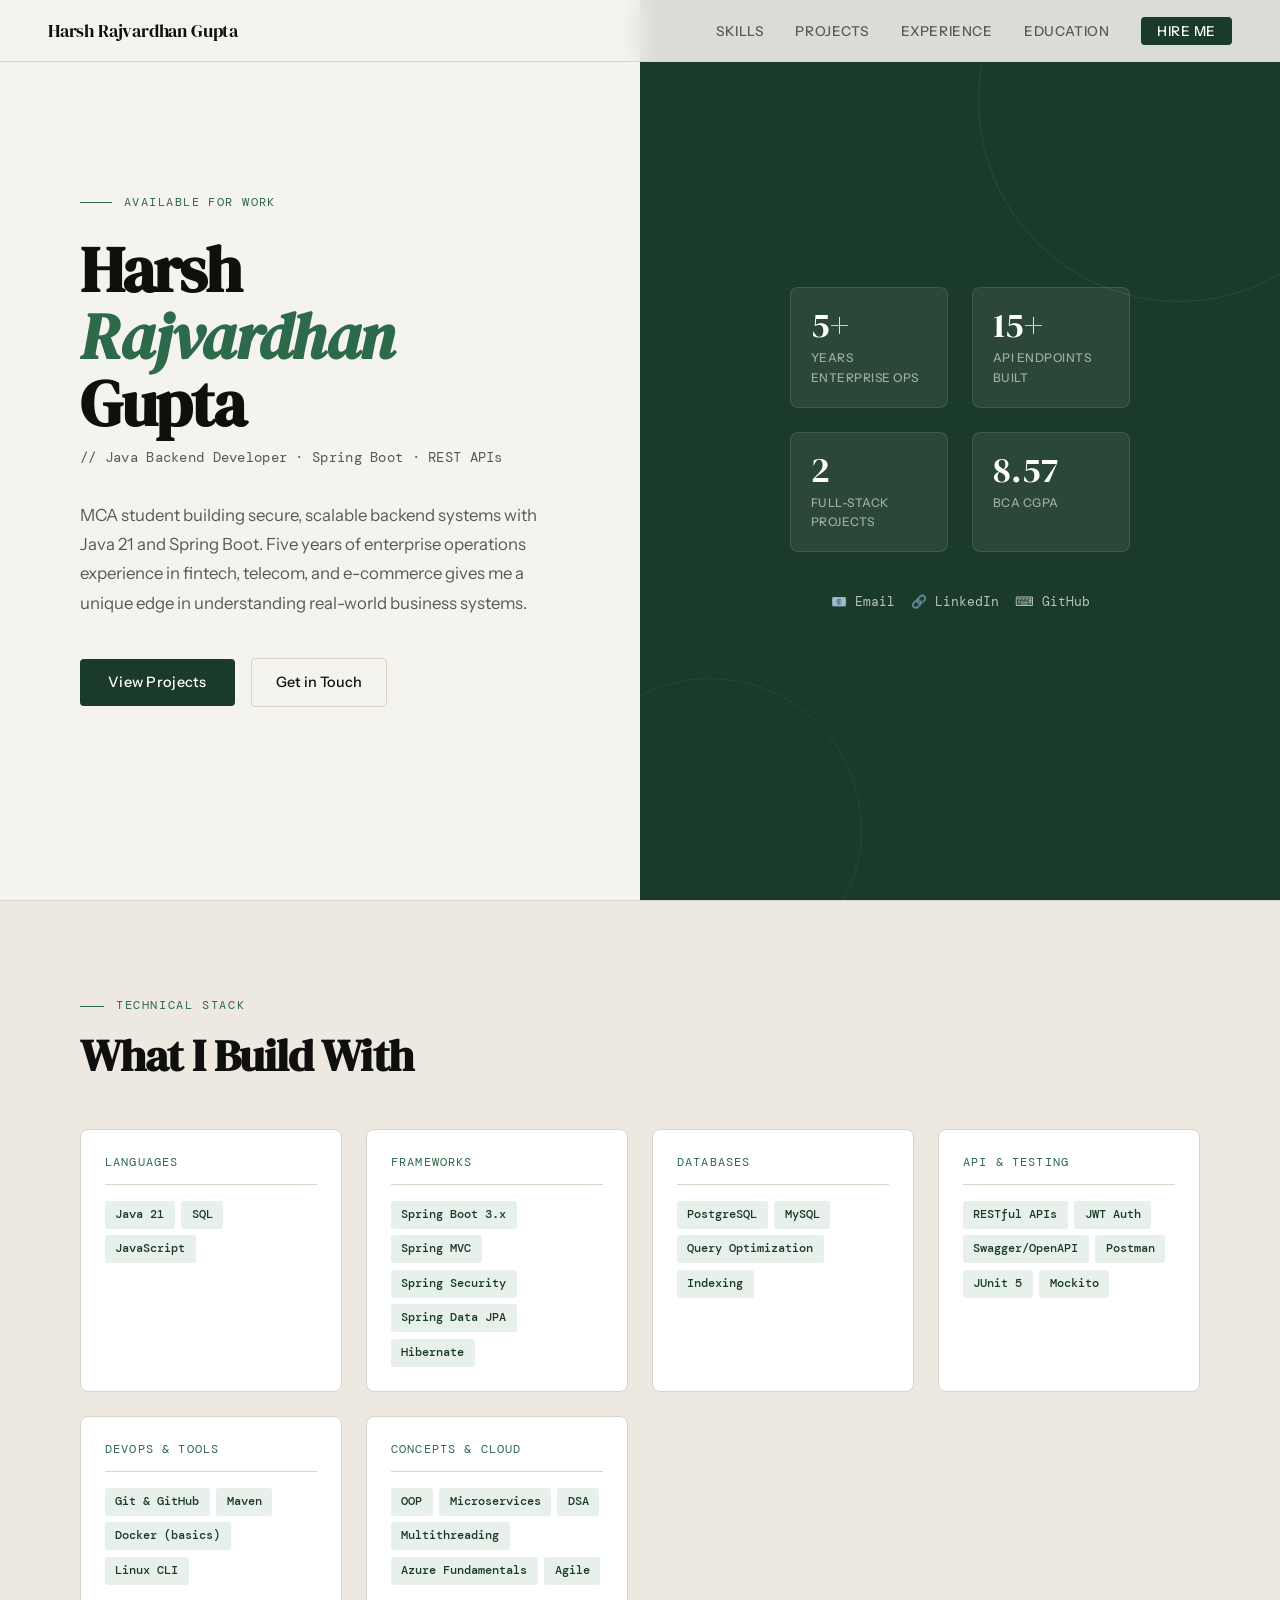
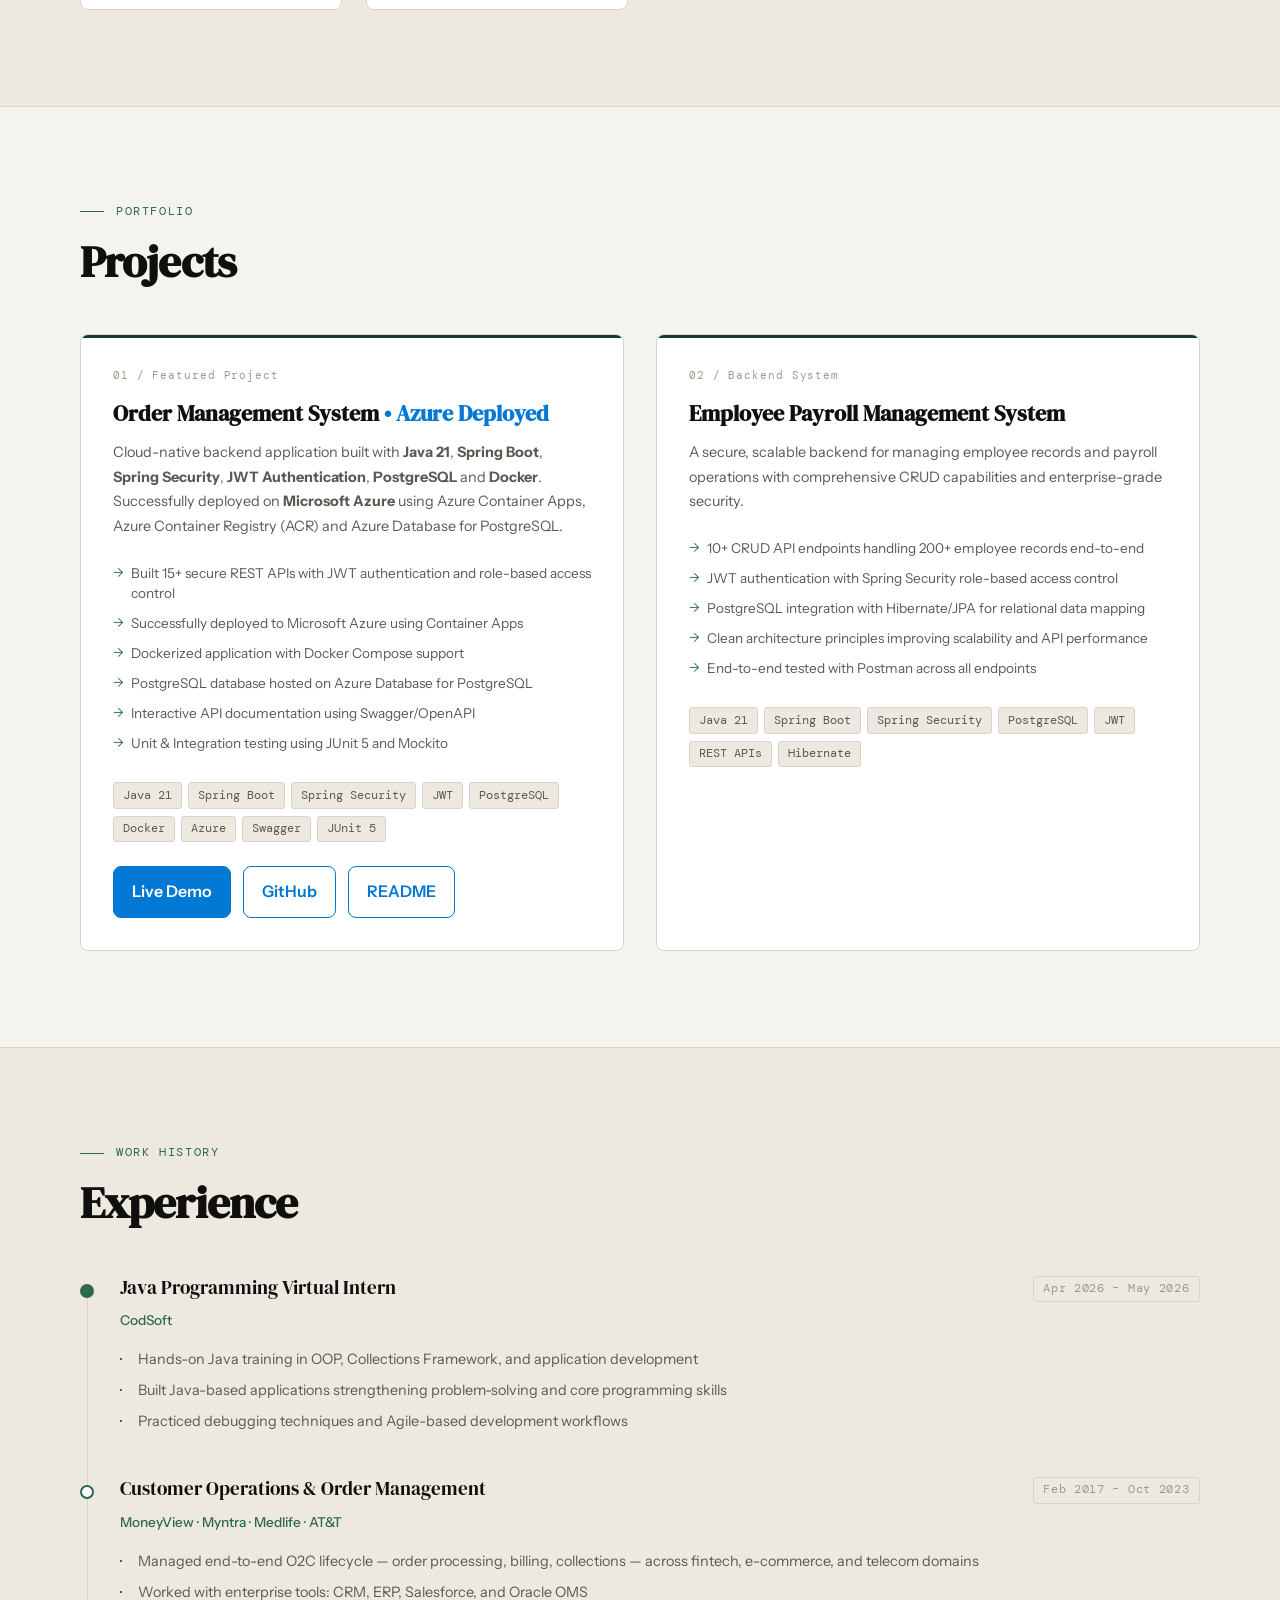
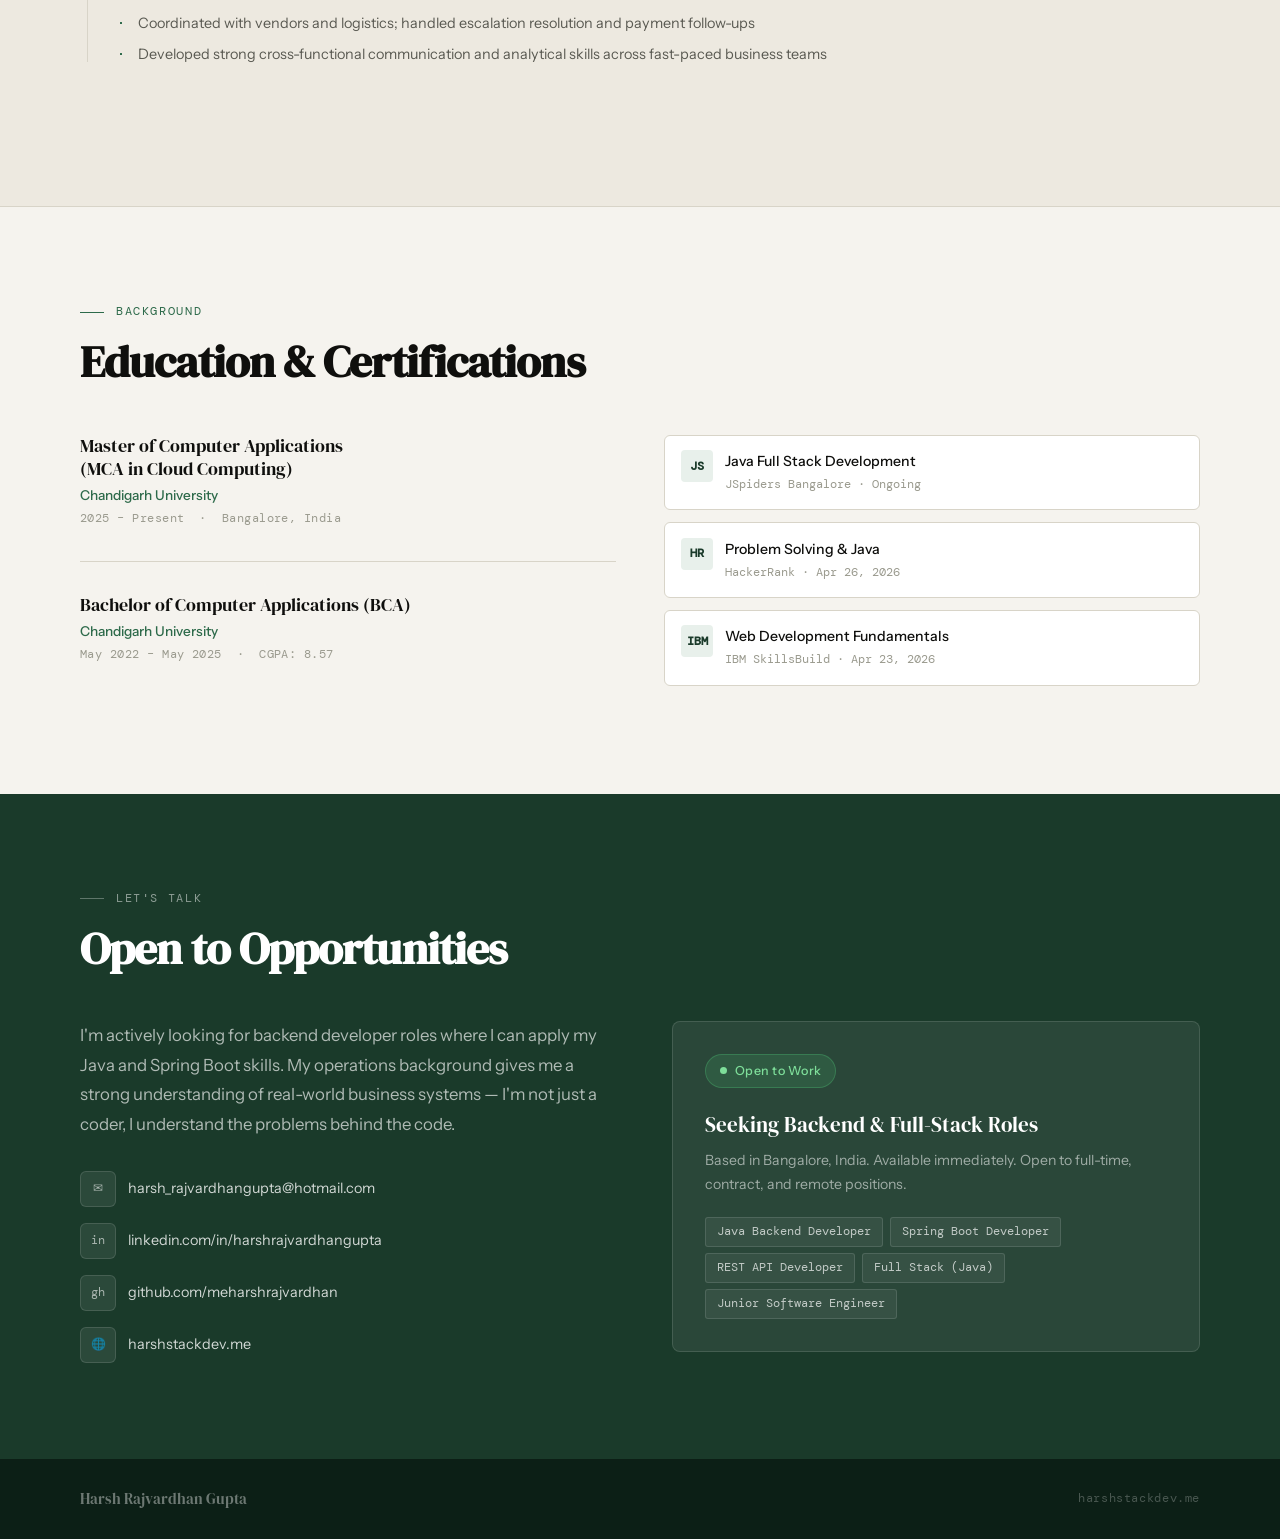
==== commit 1939006f: "Remove phone contact link from index.html Removed phone contact link from the contact section." ====
--- a/index.html
+++ b/index.html
@@ -328,10 +328,6 @@
           <div class="contact-link-icon">✉</div>
           harsh_rajvardhangupta@hotmail.com
         </a>
-        <a class="contact-link" href="tel:+919609322693">
-          <div class="contact-link-icon">☏</div>
-          +91 9609 322 693
-        </a>
         <a class="contact-link" href="https://www.linkedin.com/in/harshrajvardhangupta/" target="_blank">
           <div class="contact-link-icon">in</div>
           linkedin.com/in/harshrajvardhangupta
--- a/style.css
+++ b/style.css
@@ -423,6 +423,33 @@
     border-radius: 3px;
   }
 
+.project-links{
+    display:flex;
+    gap:12px;
+    flex-wrap:wrap;
+    margin-top:24px;
+}
+
+.project-btn{
+    text-decoration:none;
+    padding:12px 18px;
+    border-radius:8px;
+    font-weight:600;
+    border:1px solid #0078d4;
+    color:#0078d4;
+    transition:.3s;
+}
+
+.project-btn:hover{
+    background:#0078d4;
+    color:#fff;
+}
+
+.primary-btn{
+    background:#0078d4;
+    color:#fff;
+}
+
   /* EXPERIENCE */
   .experience-section {
     background: var(--paper-warm);
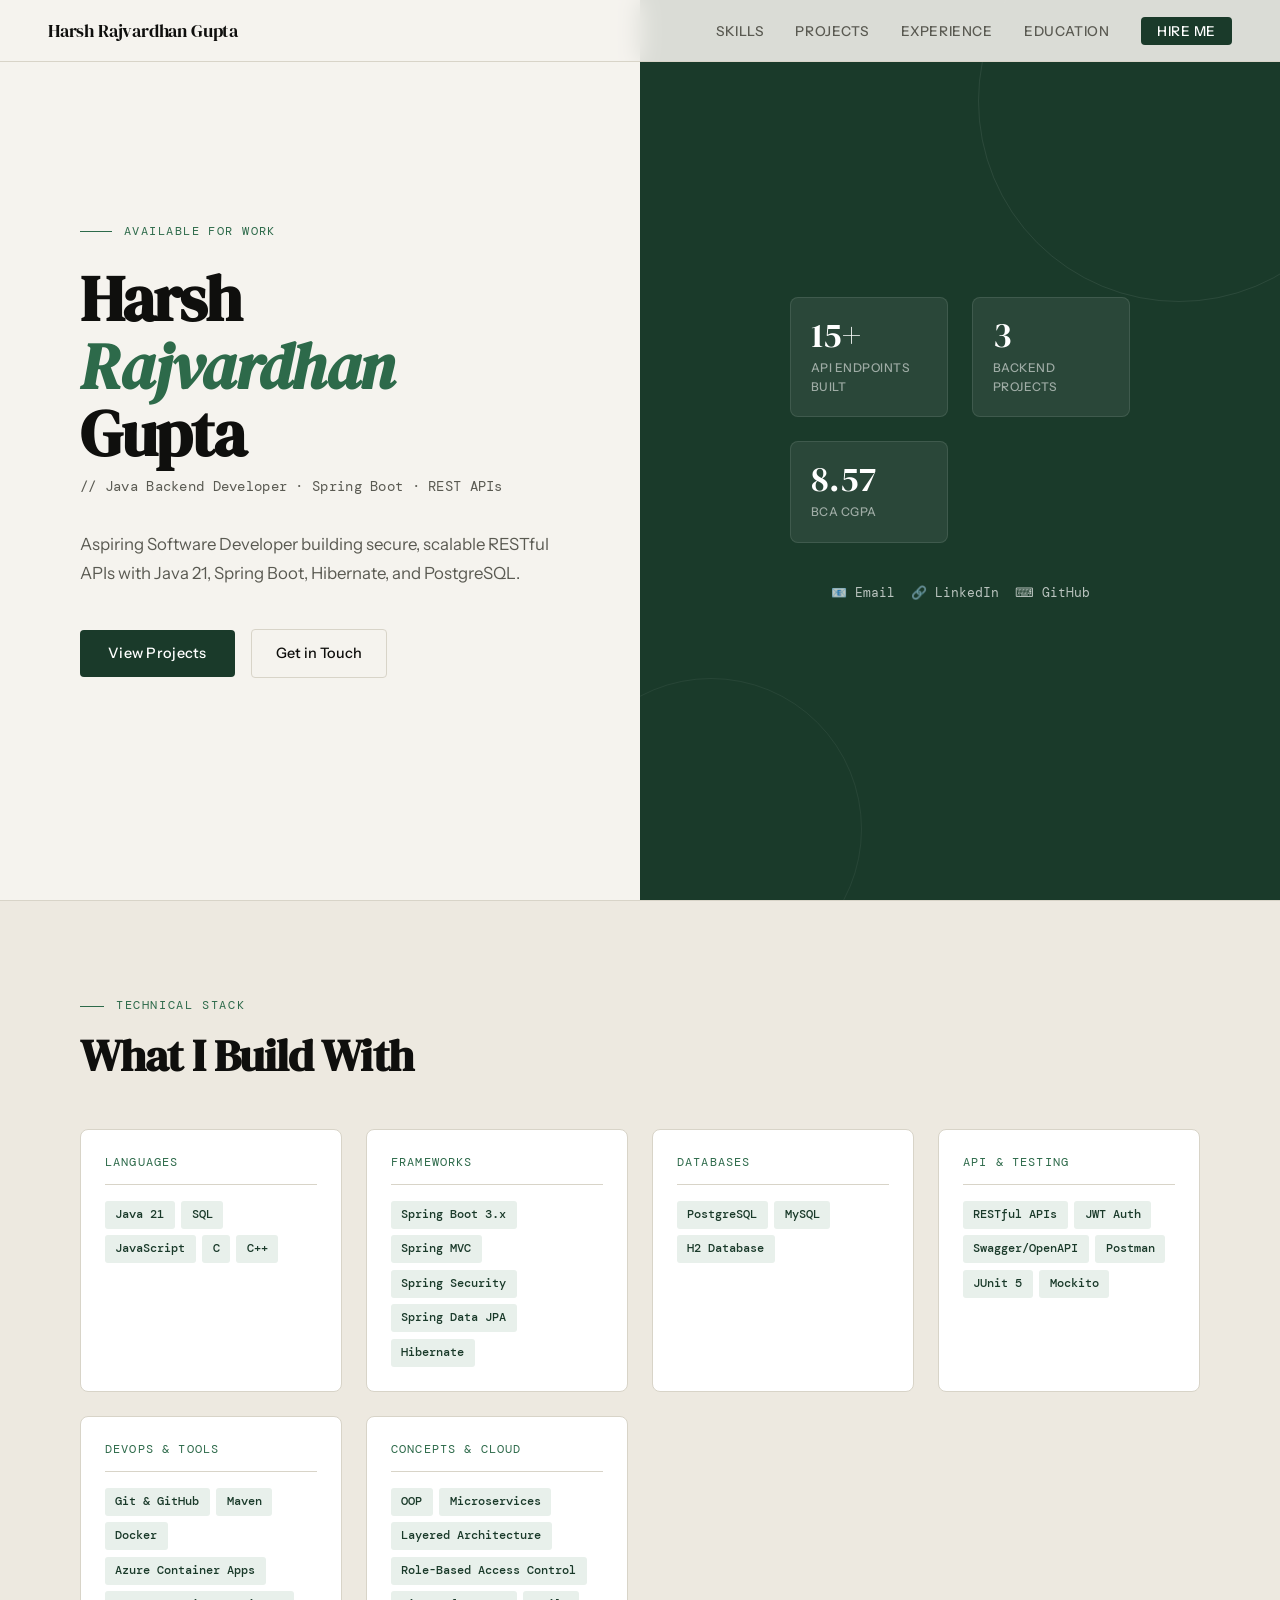
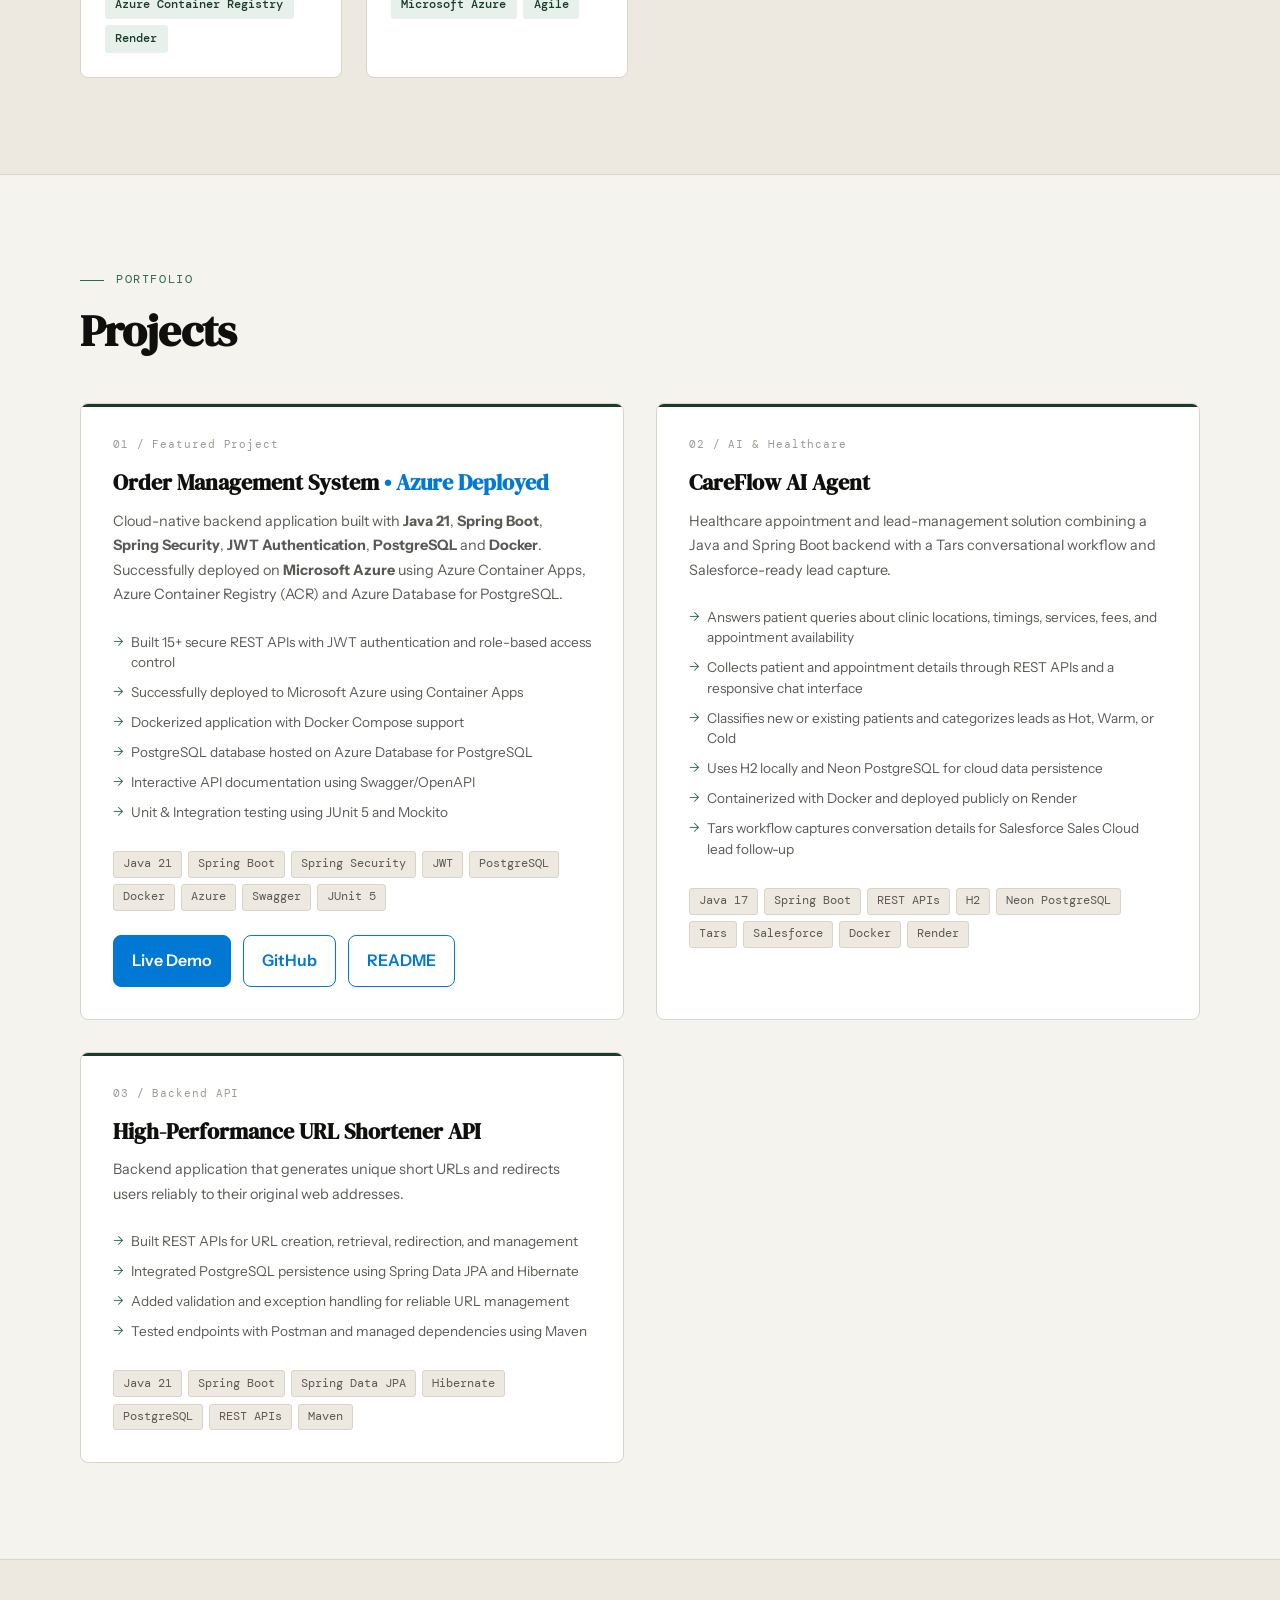
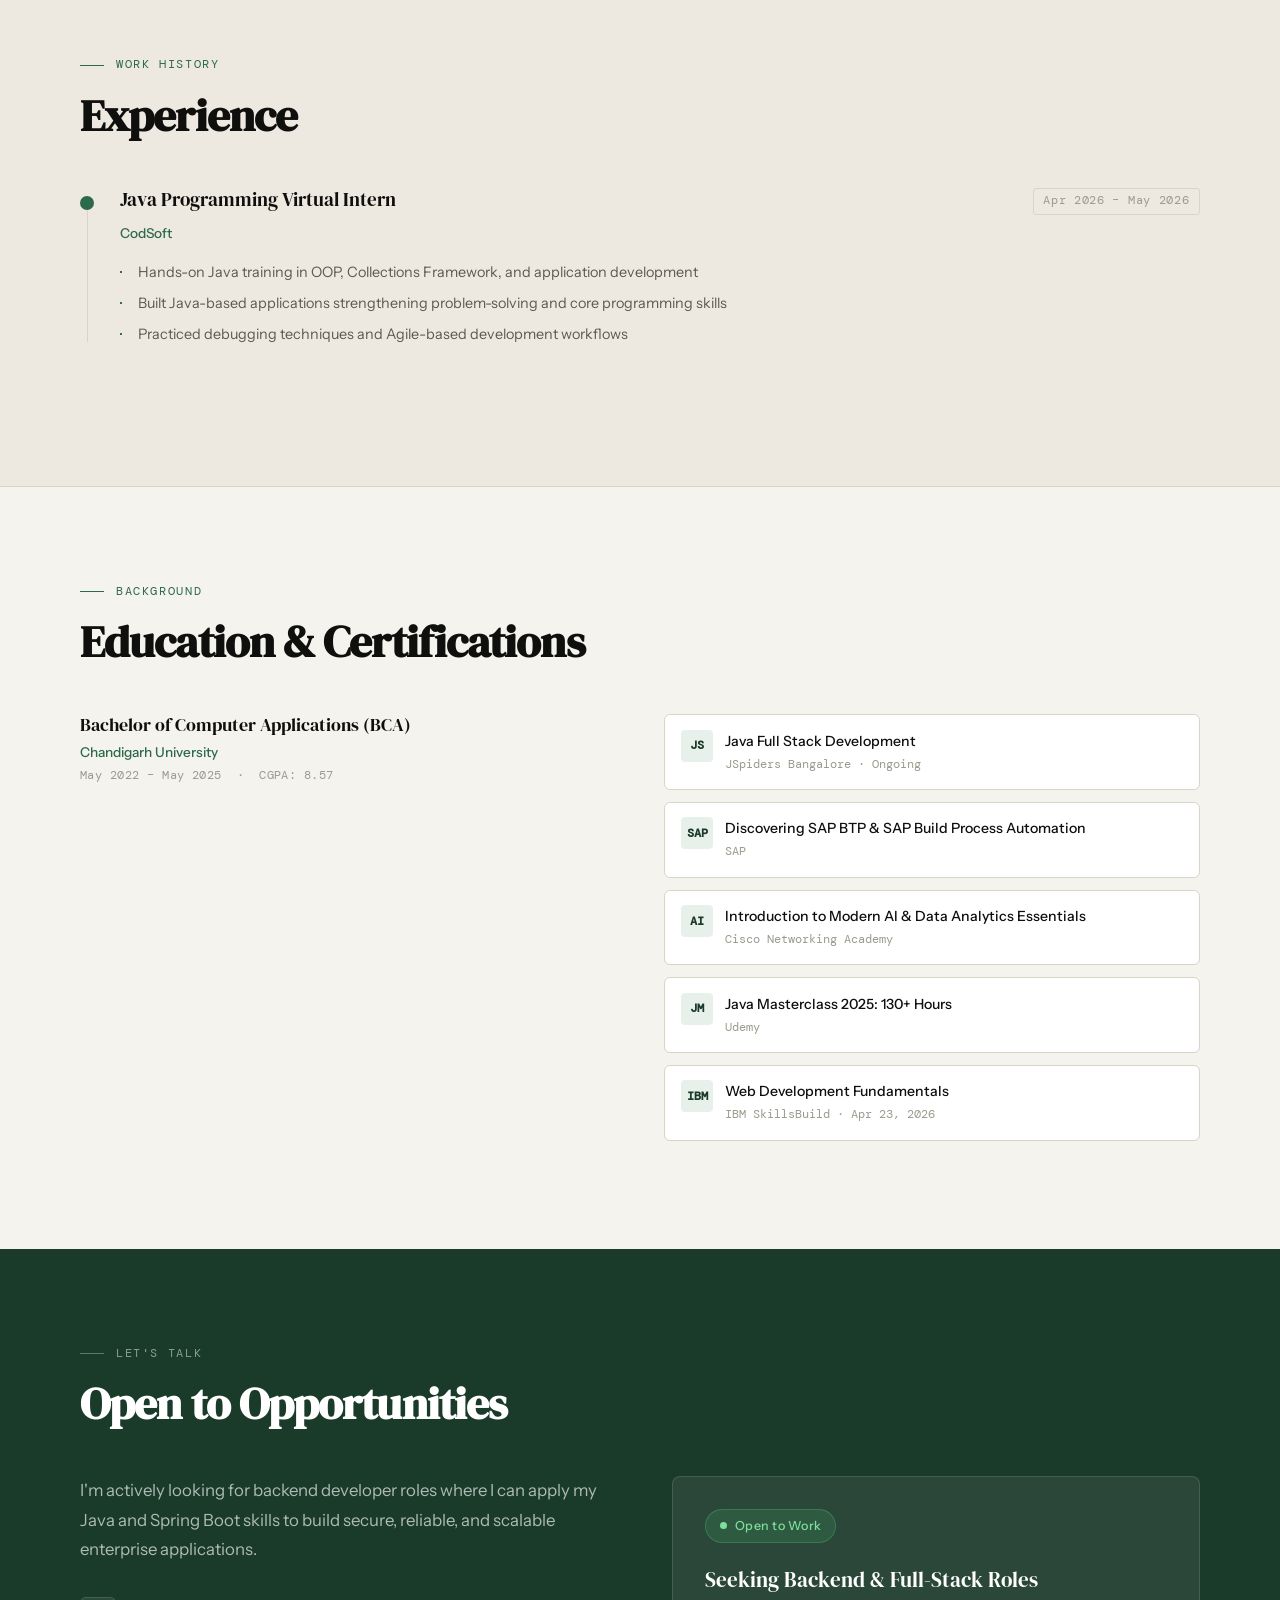
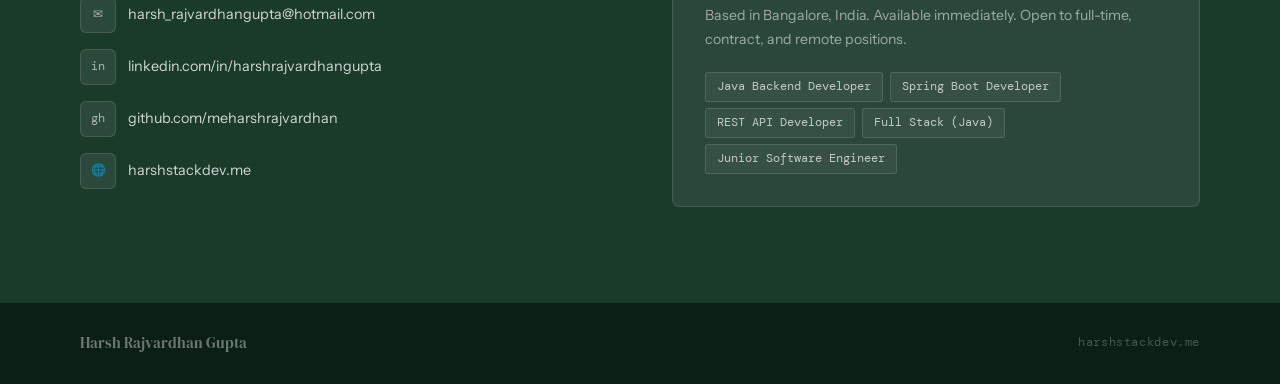
==== commit d9b0c95a: "Revise bio and project details in index.html Updated personal bio and project descriptions to reflec" ====
--- a/index.html
+++ b/index.html
@@ -30,9 +30,8 @@
     <h1 class="hero-name">Harsh<br><em>Rajvardhan</em><br>Gupta</h1>
     <p class="hero-title">// Java Backend Developer · Spring Boot · REST APIs</p>
     <p class="hero-bio">
-      MCA student building secure, scalable backend systems with Java 21 and Spring Boot.
-      Five years of enterprise operations experience in fintech, telecom, and e-commerce
-      gives me a unique edge in understanding real-world business systems.
+      Aspiring Software Developer building secure, scalable RESTful APIs with Java 21,
+      Spring Boot, Hibernate, and PostgreSQL.
     </p>
     <div class="hero-actions">
       <a href="#projects" class="btn-primary">View Projects</a>
@@ -42,16 +41,12 @@
   <div class="hero-right">
     <div class="hero-stats">
       <div class="stat-card">
-        <div class="stat-number">5+</div>
-        <div class="stat-label">Years Enterprise Ops</div>
-      </div>
-      <div class="stat-card">
         <div class="stat-number">15+</div>
         <div class="stat-label">API Endpoints Built</div>
       </div>
       <div class="stat-card">
-        <div class="stat-number">2</div>
-        <div class="stat-label">Full-Stack Projects</div>
+        <div class="stat-number">3</div>
+        <div class="stat-label">Backend Projects</div>
       </div>
       <div class="stat-card">
         <div class="stat-number">8.57</div>
@@ -77,6 +72,8 @@
         <span class="skill-tag">Java 21</span>
         <span class="skill-tag">SQL</span>
         <span class="skill-tag">JavaScript</span>
+        <span class="skill-tag">C</span>
+        <span class="skill-tag">C++</span>
       </div>
     </div>
     <div class="skill-group">
@@ -94,8 +91,7 @@
       <div class="skill-tags">
         <span class="skill-tag">PostgreSQL</span>
         <span class="skill-tag">MySQL</span>
-        <span class="skill-tag">Query Optimization</span>
-        <span class="skill-tag">Indexing</span>
+        <span class="skill-tag">H2 Database</span>
       </div>
     </div>
     <div class="skill-group">
@@ -114,8 +110,10 @@
       <div class="skill-tags">
         <span class="skill-tag">Git & GitHub</span>
         <span class="skill-tag">Maven</span>
-        <span class="skill-tag">Docker (basics)</span>
-        <span class="skill-tag">Linux CLI</span>
+        <span class="skill-tag">Docker</span>
+        <span class="skill-tag">Azure Container Apps</span>
+        <span class="skill-tag">Azure Container Registry</span>
+        <span class="skill-tag">Render</span>
       </div>
     </div>
     <div class="skill-group">
@@ -123,9 +121,9 @@
       <div class="skill-tags">
         <span class="skill-tag">OOP</span>
         <span class="skill-tag">Microservices</span>
-        <span class="skill-tag">DSA</span>
-        <span class="skill-tag">Multithreading</span>
-        <span class="skill-tag">Azure Fundamentals</span>
+        <span class="skill-tag">Layered Architecture</span>
+        <span class="skill-tag">Role-Based Access Control</span>
+        <span class="skill-tag">Microsoft Azure</span>
         <span class="skill-tag">Agile</span>
       </div>
     </div>
@@ -203,27 +201,54 @@
 </div>
 
     <div class="project-card">
-      <div class="project-num">02 / Backend System</div>
-      <h3 class="project-title">Employee Payroll Management System</h3>
+      <div class="project-num">02 / AI &amp; Healthcare</div>
+      <h3 class="project-title">CareFlow AI Agent</h3>
       <p class="project-desc">
-        A secure, scalable backend for managing employee records and payroll operations
-        with comprehensive CRUD capabilities and enterprise-grade security.
+        Healthcare appointment and lead-management solution combining a Java and Spring Boot
+        backend with a Tars conversational workflow and Salesforce-ready lead capture.
       </p>
       <ul class="project-highlights">
-        <li>10+ CRUD API endpoints handling 200+ employee records end-to-end</li>
-        <li>JWT authentication with Spring Security role-based access control</li>
-        <li>PostgreSQL integration with Hibernate/JPA for relational data mapping</li>
-        <li>Clean architecture principles improving scalability and API performance</li>
-        <li>End-to-end tested with Postman across all endpoints</li>
+        <li>Answers patient queries about clinic locations, timings, services, fees, and appointment availability</li>
+        <li>Collects patient and appointment details through REST APIs and a responsive chat interface</li>
+        <li>Classifies new or existing patients and categorizes leads as Hot, Warm, or Cold</li>
+        <li>Uses H2 locally and Neon PostgreSQL for cloud data persistence</li>
+        <li>Containerized with Docker and deployed publicly on Render</li>
+        <li>Tars workflow captures conversation details for Salesforce Sales Cloud lead follow-up</li>
+      </ul>
+      <div class="project-stack">
+        <span class="stack-tag">Java 17</span>
+        <span class="stack-tag">Spring Boot</span>
+        <span class="stack-tag">REST APIs</span>
+        <span class="stack-tag">H2</span>
+        <span class="stack-tag">Neon PostgreSQL</span>
+        <span class="stack-tag">Tars</span>
+        <span class="stack-tag">Salesforce</span>
+        <span class="stack-tag">Docker</span>
+        <span class="stack-tag">Render</span>
+      </div>
+    </div>
+
+    <div class="project-card">
+      <div class="project-num">03 / Backend API</div>
+      <h3 class="project-title">High-Performance URL Shortener API</h3>
+      <p class="project-desc">
+        Backend application that generates unique short URLs and redirects users reliably
+        to their original web addresses.
+      </p>
+      <ul class="project-highlights">
+        <li>Built REST APIs for URL creation, retrieval, redirection, and management</li>
+        <li>Integrated PostgreSQL persistence using Spring Data JPA and Hibernate</li>
+        <li>Added validation and exception handling for reliable URL management</li>
+        <li>Tested endpoints with Postman and managed dependencies using Maven</li>
       </ul>
       <div class="project-stack">
         <span class="stack-tag">Java 21</span>
         <span class="stack-tag">Spring Boot</span>
-        <span class="stack-tag">Spring Security</span>
+        <span class="stack-tag">Spring Data JPA</span>
+        <span class="stack-tag">Hibernate</span>
         <span class="stack-tag">PostgreSQL</span>
-        <span class="stack-tag">JWT</span>
         <span class="stack-tag">REST APIs</span>
-        <span class="stack-tag">Hibernate</span>
+        <span class="stack-tag">Maven</span>
       </div>
     </div>
 
@@ -249,20 +274,6 @@
       </ul>
     </div>
 
-    <div class="exp-item">
-      <div class="exp-header">
-        <div class="exp-role">Customer Operations & Order Management</div>
-        <div class="exp-date">Feb 2017 – Oct 2023</div>
-      </div>
-      <div class="exp-company">MoneyView · Myntra · Medlife · AT&T</div>
-      <ul class="exp-points">
-        <li>Managed end-to-end O2C lifecycle — order processing, billing, collections — across fintech, e-commerce, and telecom domains</li>
-        <li>Worked with enterprise tools: CRM, ERP, Salesforce, and Oracle OMS</li>
-        <li>Coordinated with vendors and logistics; handled escalation resolution and payment follow-ups</li>
-        <li>Developed strong cross-functional communication and analytical skills across fast-paced business teams</li>
-      </ul>
-    </div>
-
   </div>
 </section>
 
@@ -274,11 +285,6 @@
 
     <div>
       <div class="edu-item">
-        <div class="edu-degree">Master of Computer Applications<br>(MCA in Cloud Computing)</div>
-        <div class="edu-school">Chandigarh University</div>
-        <div class="edu-meta">2025 – Present &nbsp;·&nbsp; Bangalore, India</div>
-      </div>
-      <div class="edu-item">
         <div class="edu-degree">Bachelor of Computer Applications (BCA)</div>
         <div class="edu-school">Chandigarh University</div>
         <div class="edu-meta">May 2022 – May 2025 &nbsp;·&nbsp; CGPA: 8.57</div>
@@ -294,10 +300,24 @@
         </div>
       </div>
       <div class="cert-item">
-        <div class="cert-icon">HR</div>
-        <div>
-          <div class="cert-name">Problem Solving &amp; Java</div>
-          <div class="cert-issuer">HackerRank · Apr 26, 2026</div>
+        <div class="cert-icon">SAP</div>
+        <div>
+          <div class="cert-name">Discovering SAP BTP &amp; SAP Build Process Automation</div>
+          <div class="cert-issuer">SAP</div>
+        </div>
+      </div>
+      <div class="cert-item">
+        <div class="cert-icon">AI</div>
+        <div>
+          <div class="cert-name">Introduction to Modern AI &amp; Data Analytics Essentials</div>
+          <div class="cert-issuer">Cisco Networking Academy</div>
+        </div>
+      </div>
+      <div class="cert-item">
+        <div class="cert-icon">JM</div>
+        <div>
+          <div class="cert-name">Java Masterclass 2025: 130+ Hours</div>
+          <div class="cert-issuer">Udemy</div>
         </div>
       </div>
       <div class="cert-item">
@@ -320,8 +340,7 @@
     <div class="contact-info">
       <p>
         I'm actively looking for backend developer roles where I can apply my Java and Spring Boot
-        skills. My operations background gives me a strong understanding of real-world business
-        systems — I'm not just a coder, I understand the problems behind the code.
+        skills to build secure, reliable, and scalable enterprise applications.
       </p>
       <div class="contact-links">
         <a class="contact-link" href="mailto:harsh_rajvardhangupta@hotmail.com">
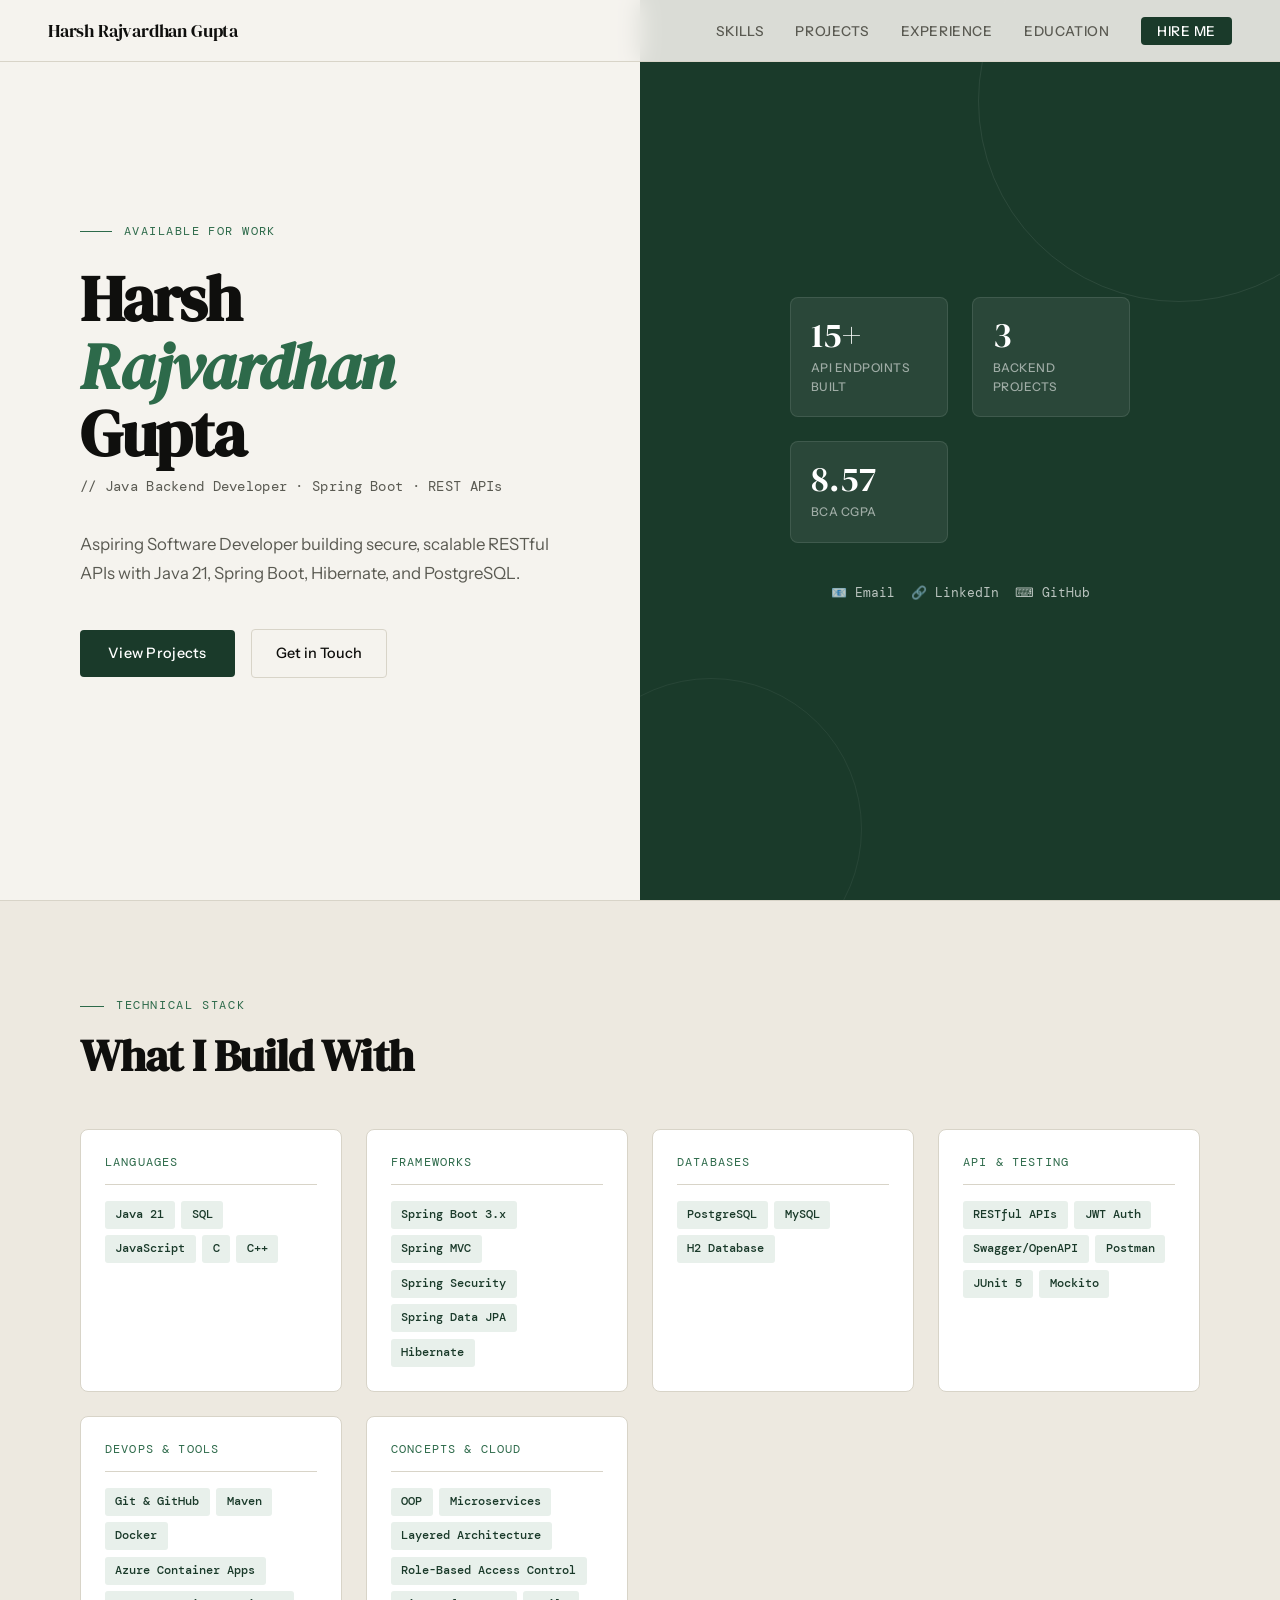
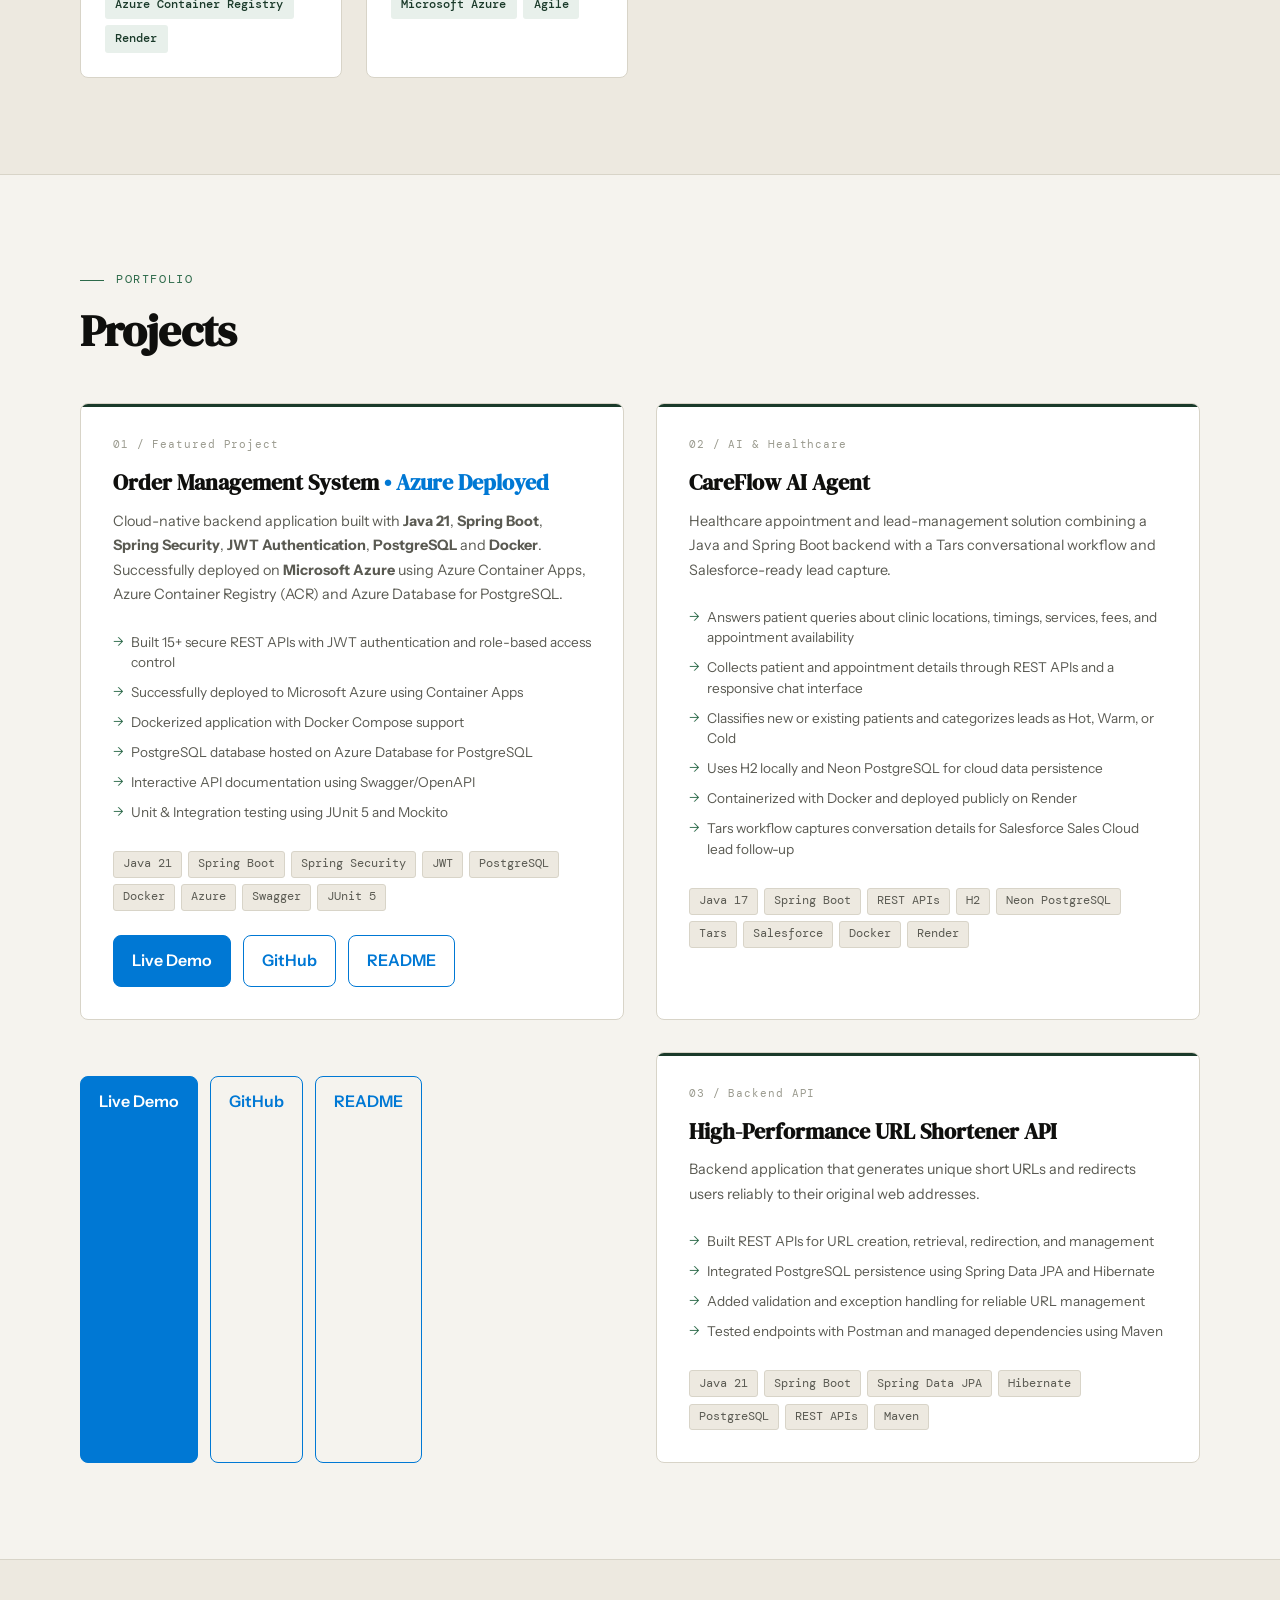
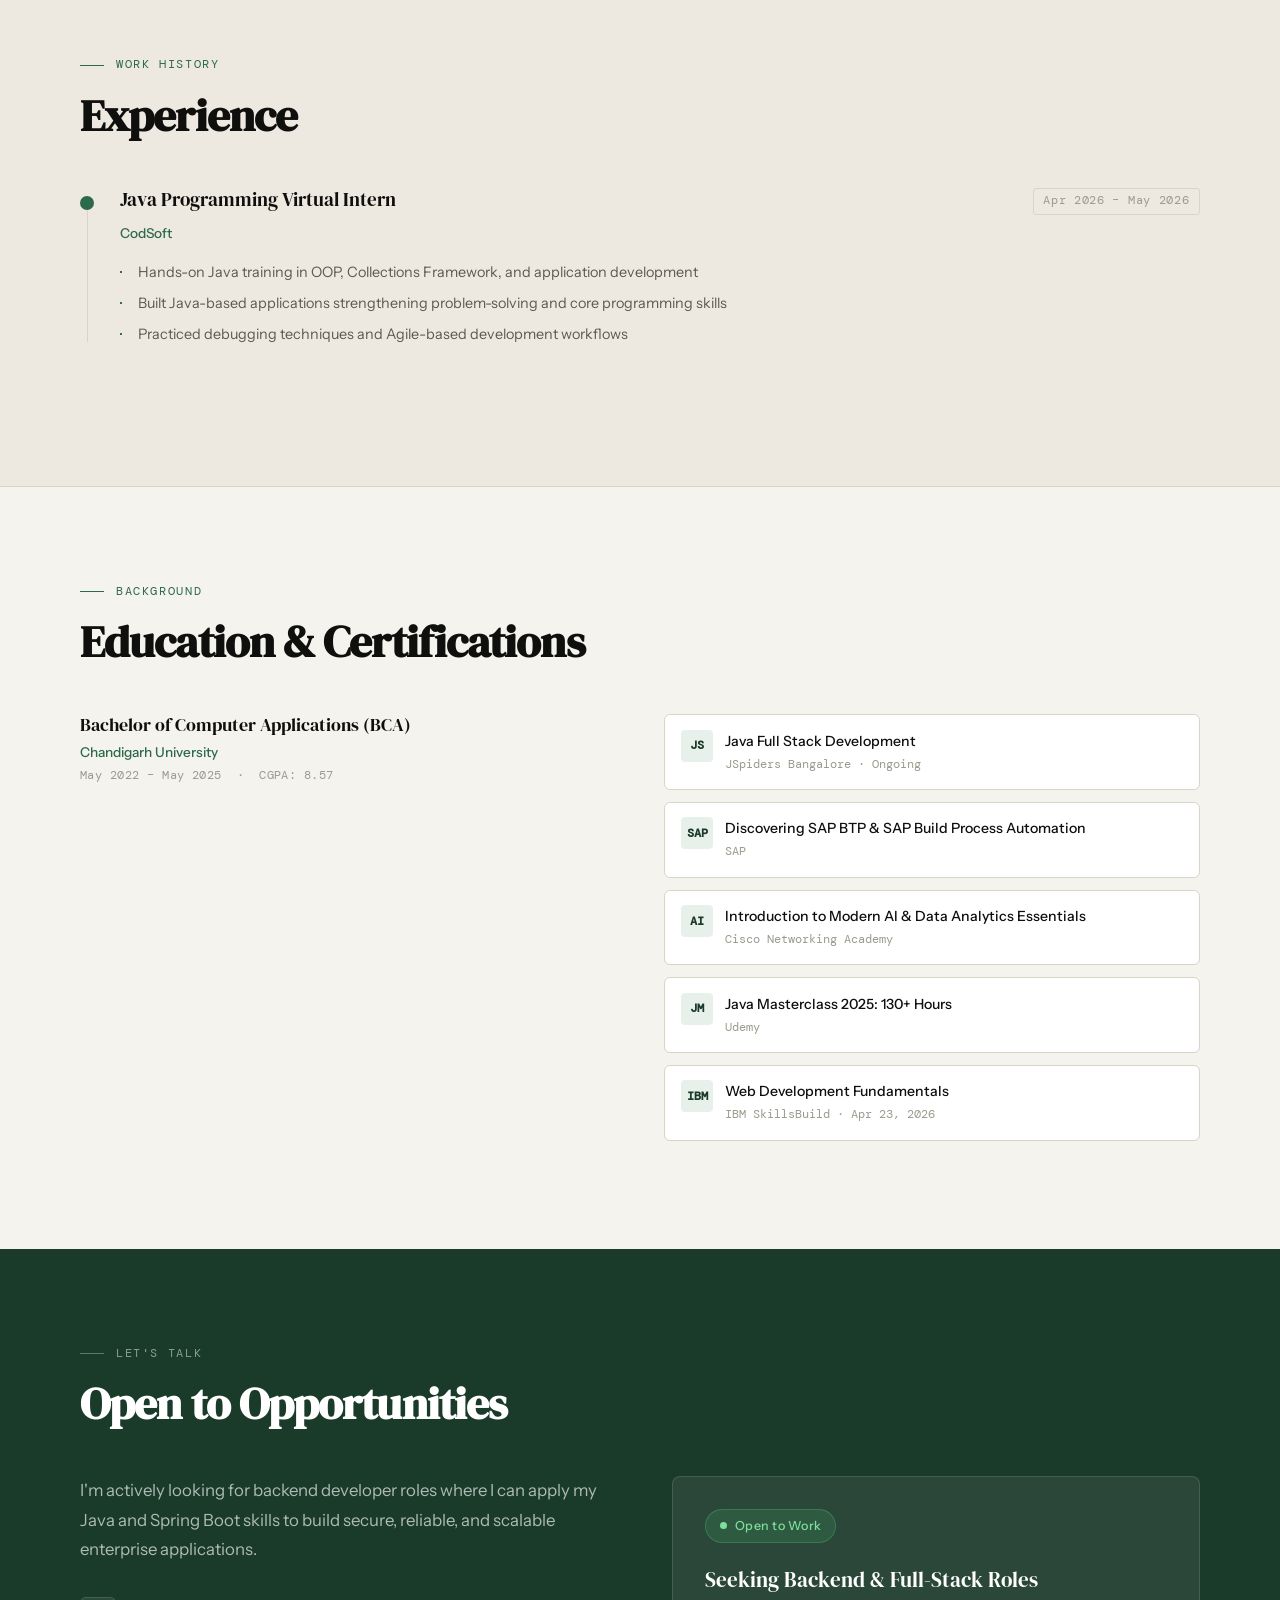
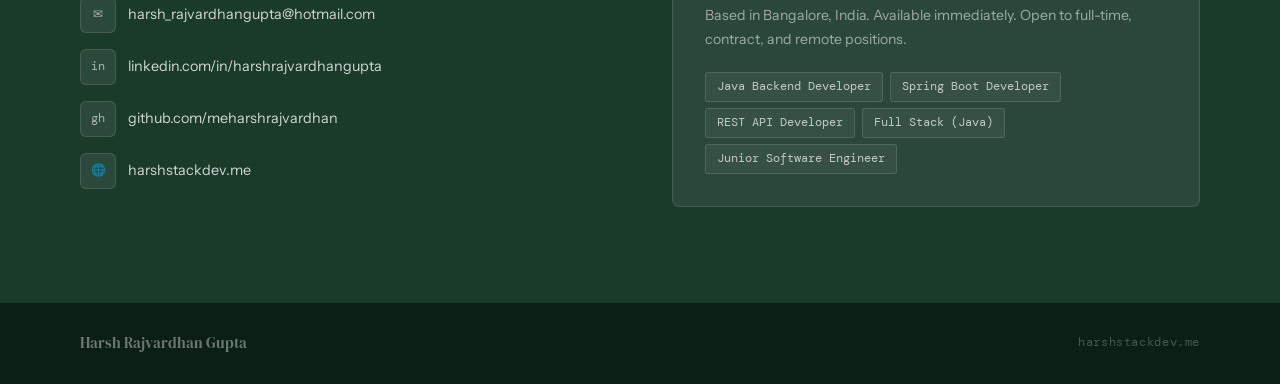
==== commit db25e827: "Add project links section to index.html Added links for Live Demo, GitHub repository, and README." ====
--- a/index.html
+++ b/index.html
@@ -227,6 +227,34 @@
         <span class="stack-tag">Render</span>
       </div>
     </div>
+
+    <div class="project-links">
+
+  <a
+    href="https://careflow-ai-agent.onrender.com/"
+    target="_blank"
+    rel="noopener noreferrer"
+    class="project-btn primary-btn">
+    Live Demo
+  </a>
+
+  <a
+    href="https://github.com/meharshrajvardhan/careflow-ai-agent"
+    target="_blank"
+    rel="noopener noreferrer"
+    class="project-btn">
+    GitHub
+  </a>
+
+  <a
+    href="Yhttps://github.com/meharshrajvardhan/careflow-ai-agent/blob/main/README.md"
+    target="_blank"
+    rel="noopener noreferrer"
+    class="project-btn">
+    README
+  </a>
+
+</div>
 
     <div class="project-card">
       <div class="project-num">03 / Backend API</div>
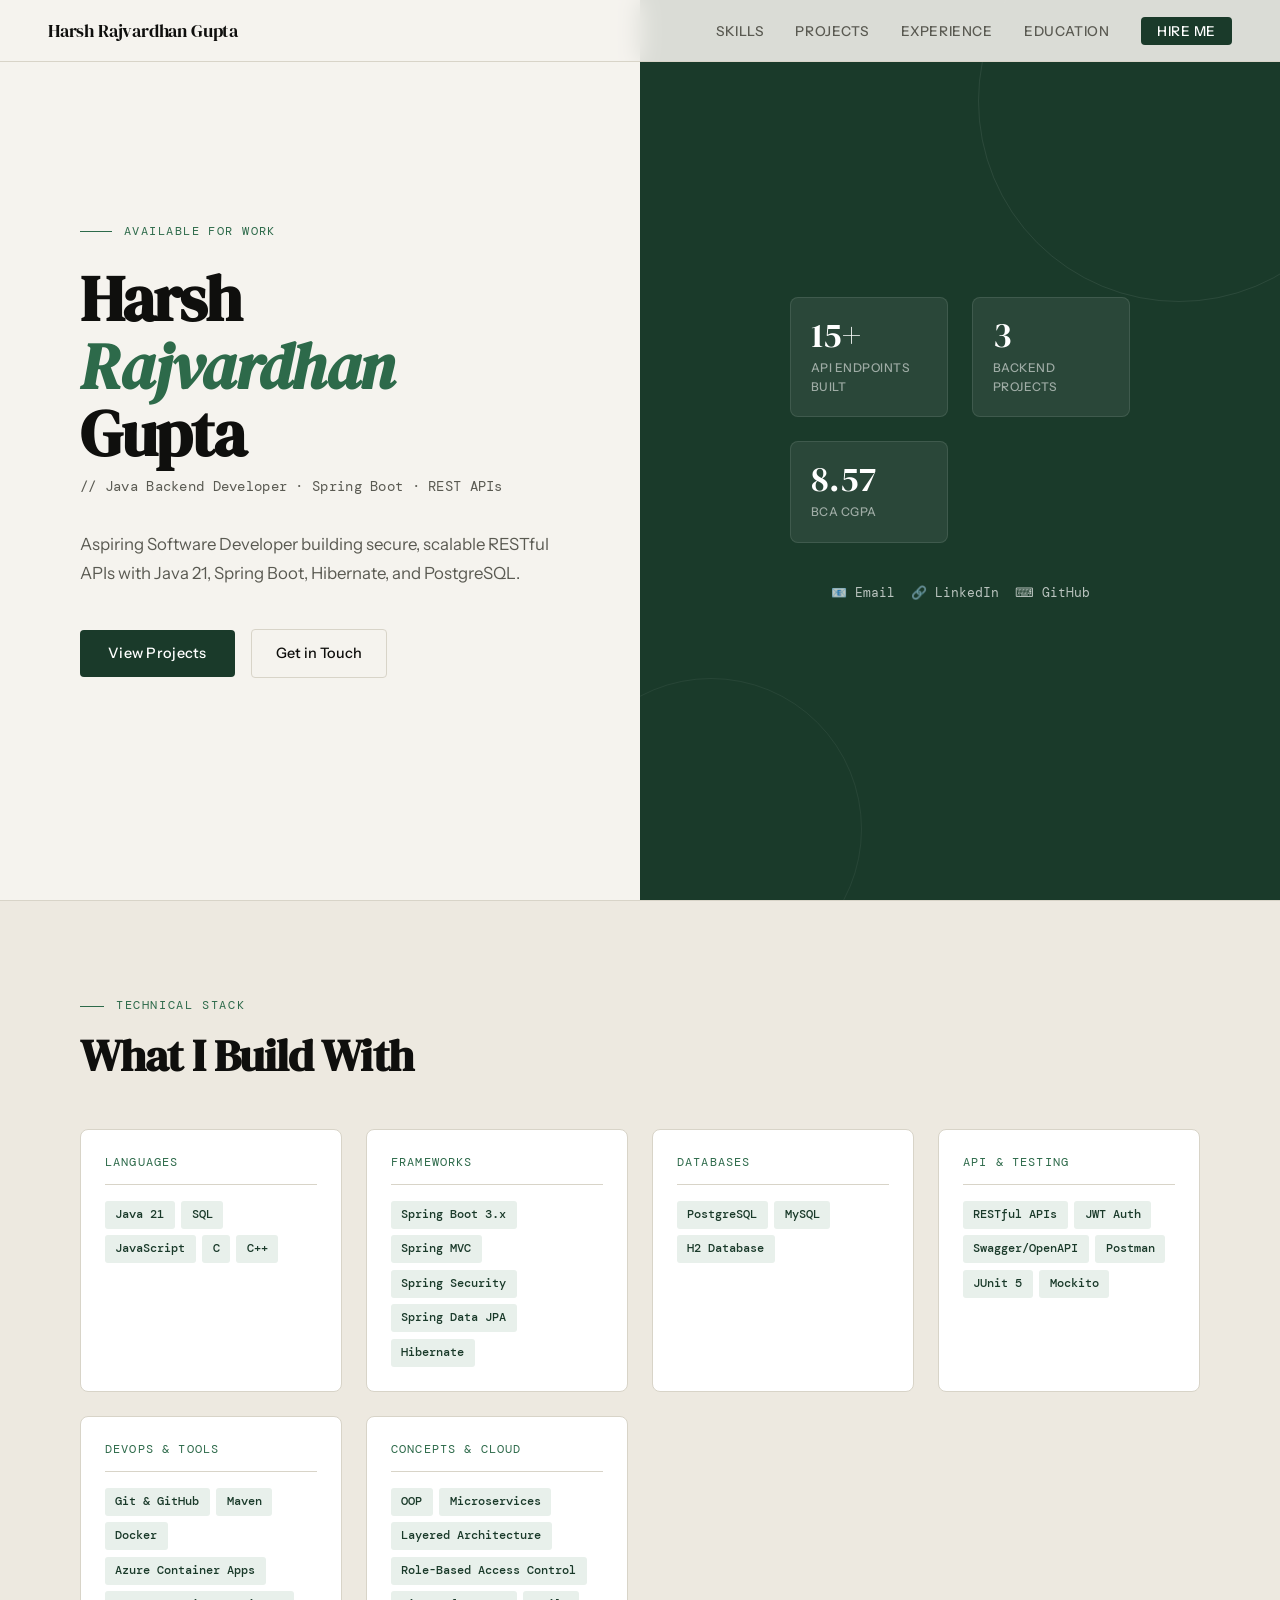
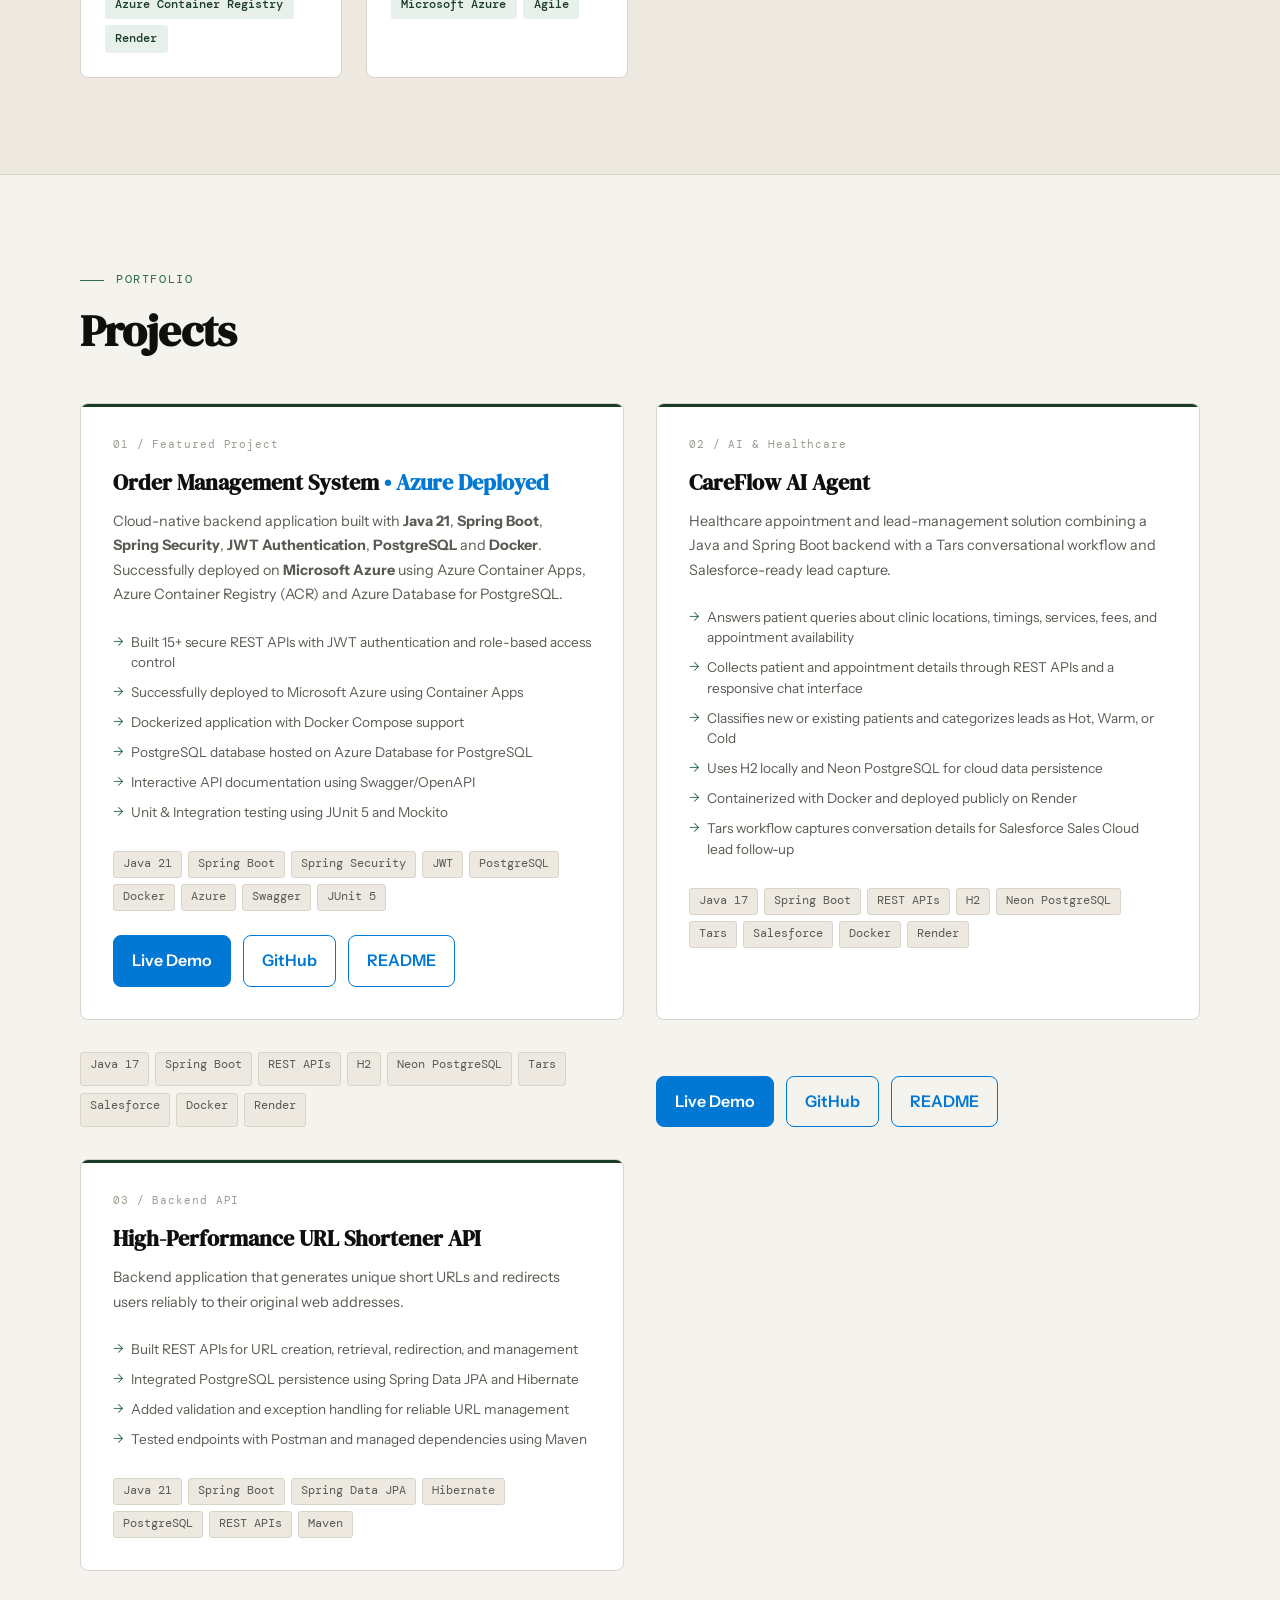
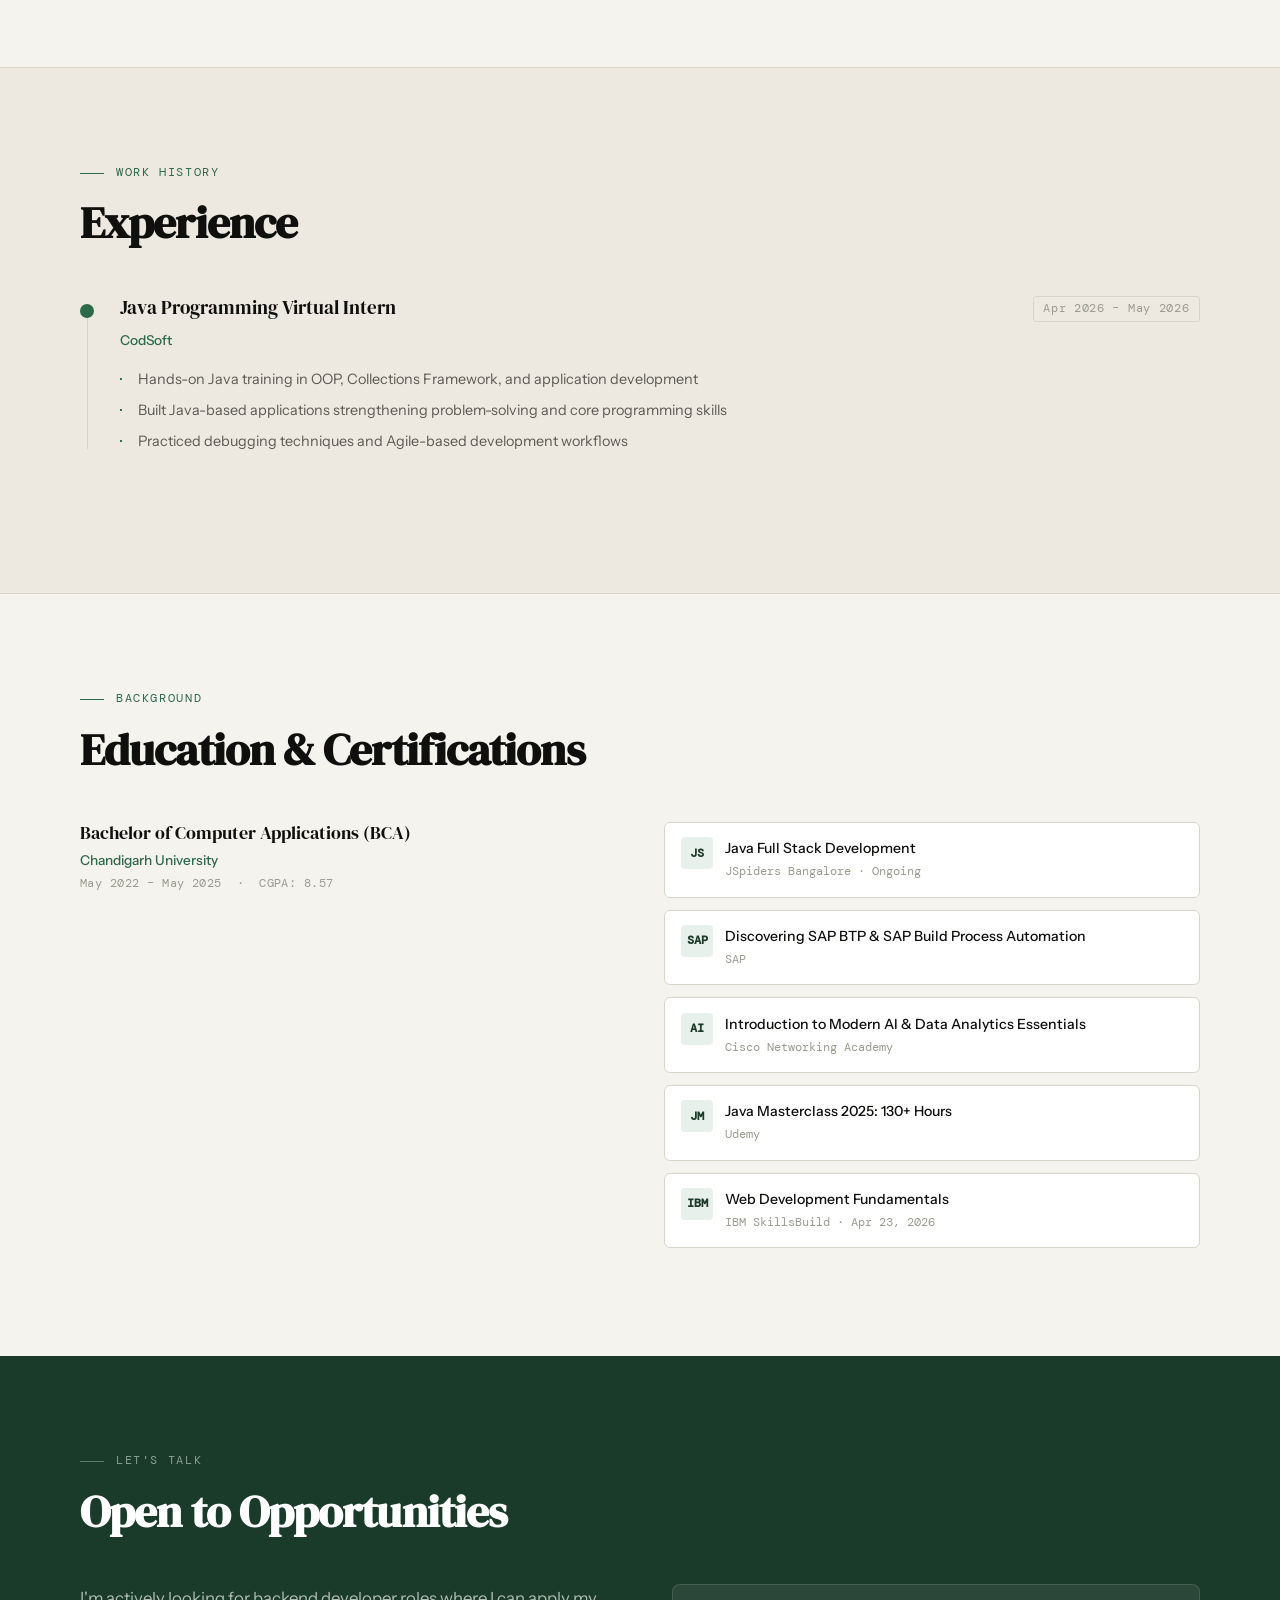
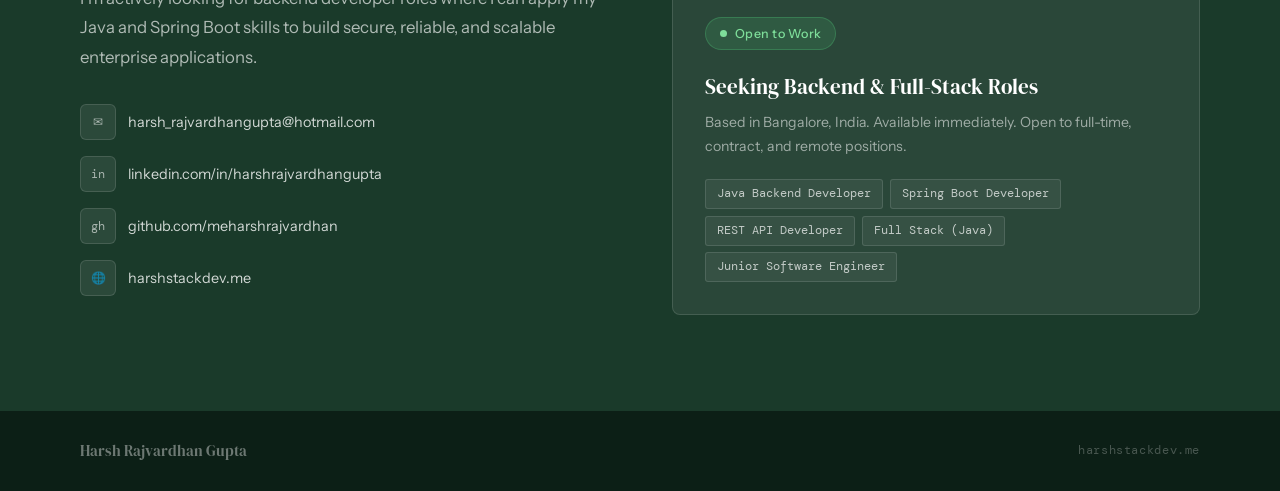
==== commit 5bce76da: "Modify project stack and update links Updated project links and stack tags in index.html." ====
--- a/index.html
+++ b/index.html
@@ -228,10 +228,22 @@
       </div>
     </div>
 
-    <div class="project-links">
+ <div class="project-stack">
+  <span class="stack-tag">Java 17</span>
+  <span class="stack-tag">Spring Boot</span>
+  <span class="stack-tag">REST APIs</span>
+  <span class="stack-tag">H2</span>
+  <span class="stack-tag">Neon PostgreSQL</span>
+  <span class="stack-tag">Tars</span>
+  <span class="stack-tag">Salesforce</span>
+  <span class="stack-tag">Docker</span>
+  <span class="stack-tag">Render</span>
+</div>
+
+<div class="project-links">
 
   <a
-    href="https://careflow-ai-agent.onrender.com/"
+    href="YOUR_CAREFLOW_RENDER_URL"
     target="_blank"
     rel="noopener noreferrer"
     class="project-btn primary-btn">
@@ -239,7 +251,7 @@
   </a>
 
   <a
-    href="https://github.com/meharshrajvardhan/careflow-ai-agent"
+    href="YOUR_CAREFLOW_GITHUB_URL"
     target="_blank"
     rel="noopener noreferrer"
     class="project-btn">
@@ -247,7 +259,7 @@
   </a>
 
   <a
-    href="Yhttps://github.com/meharshrajvardhan/careflow-ai-agent/blob/main/README.md"
+    href="YOUR_CAREFLOW_GITHUB_URL#readme"
     target="_blank"
     rel="noopener noreferrer"
     class="project-btn">
@@ -255,7 +267,6 @@
   </a>
 
 </div>
-
     <div class="project-card">
       <div class="project-num">03 / Backend API</div>
       <h3 class="project-title">High-Performance URL Shortener API</h3>
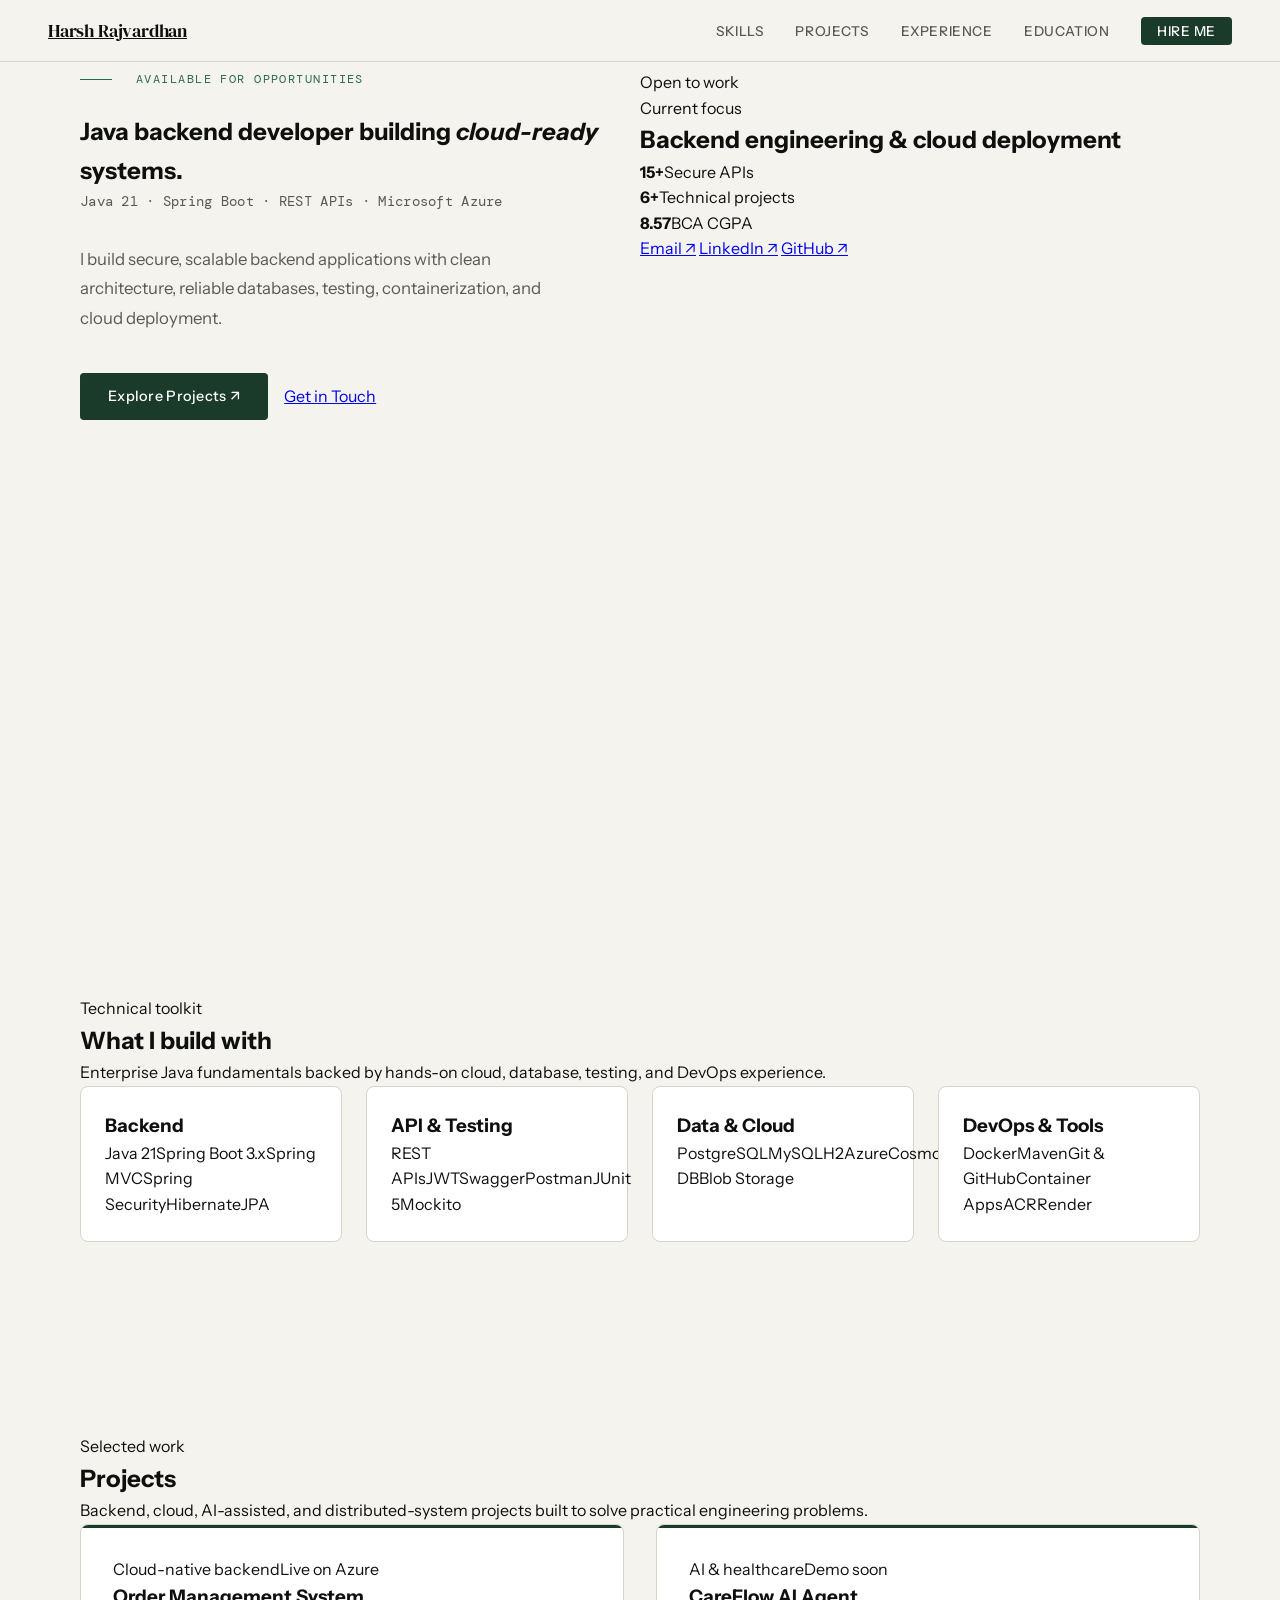
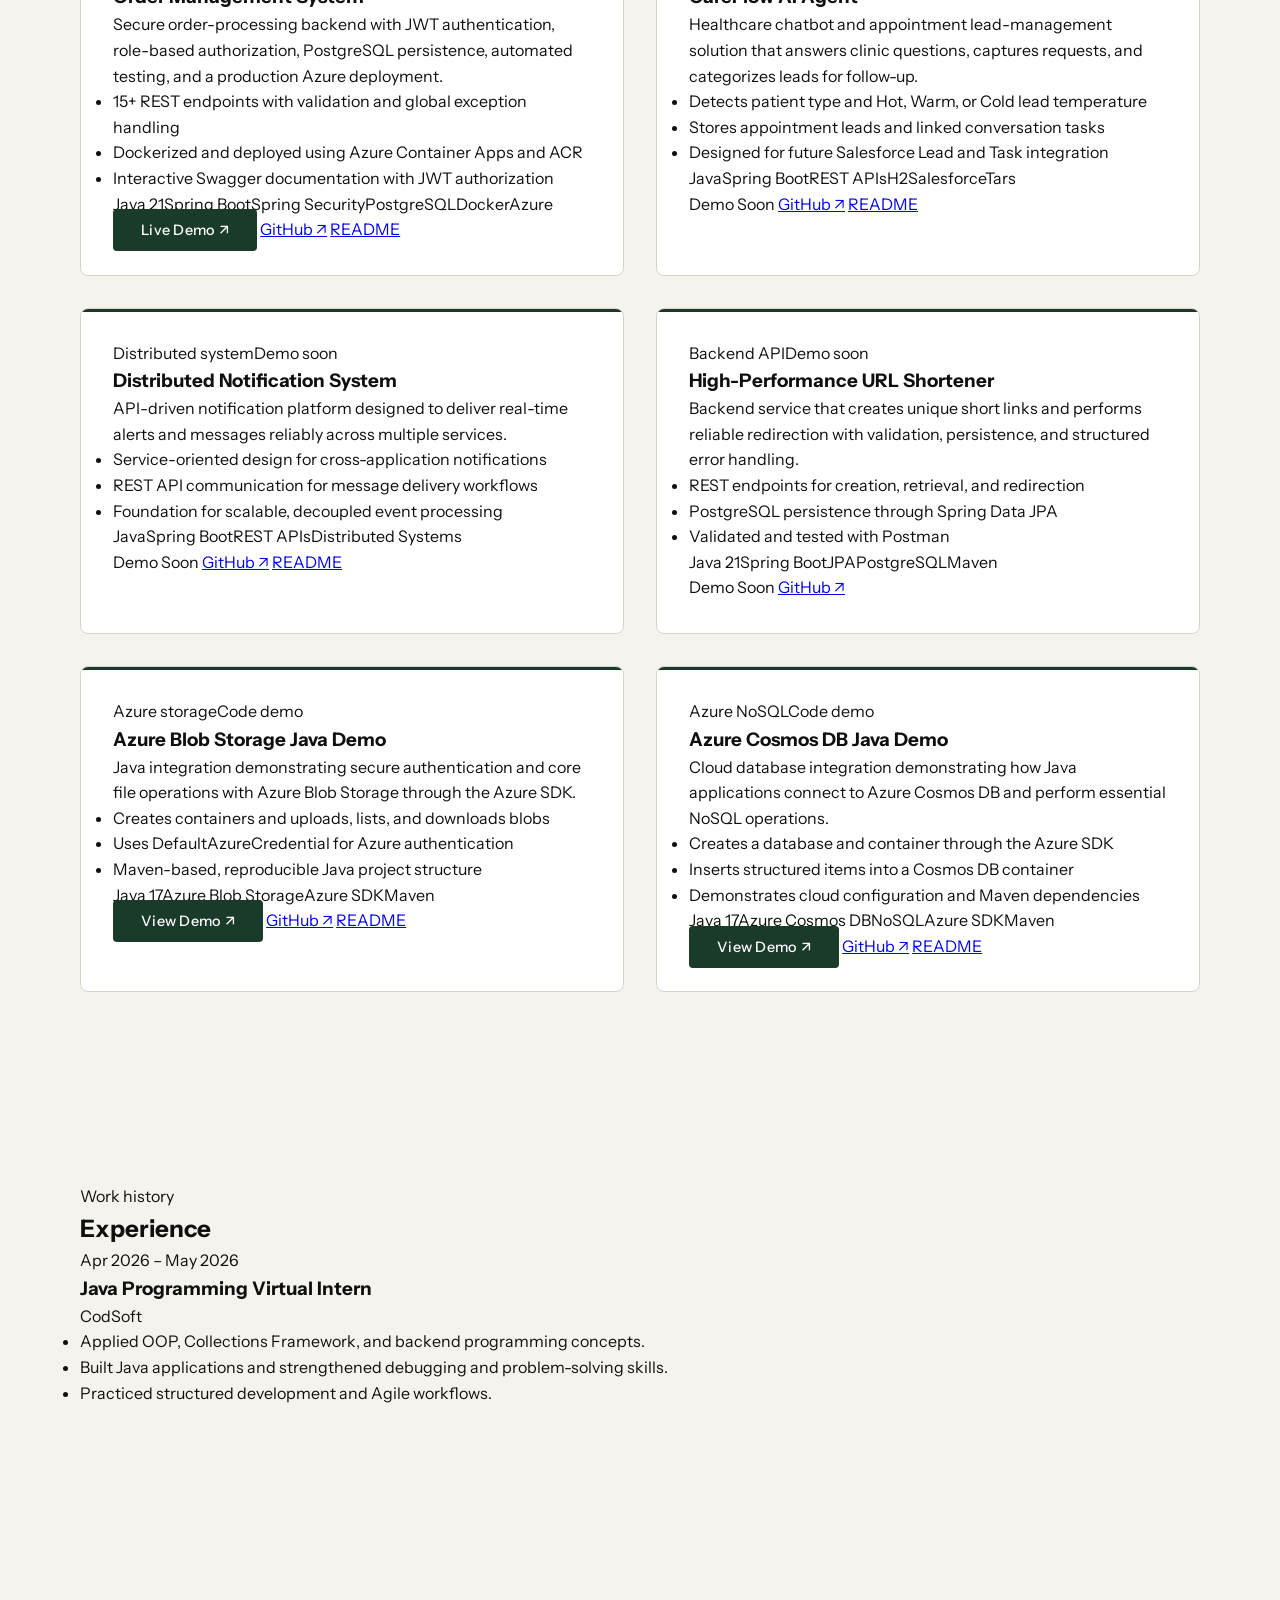
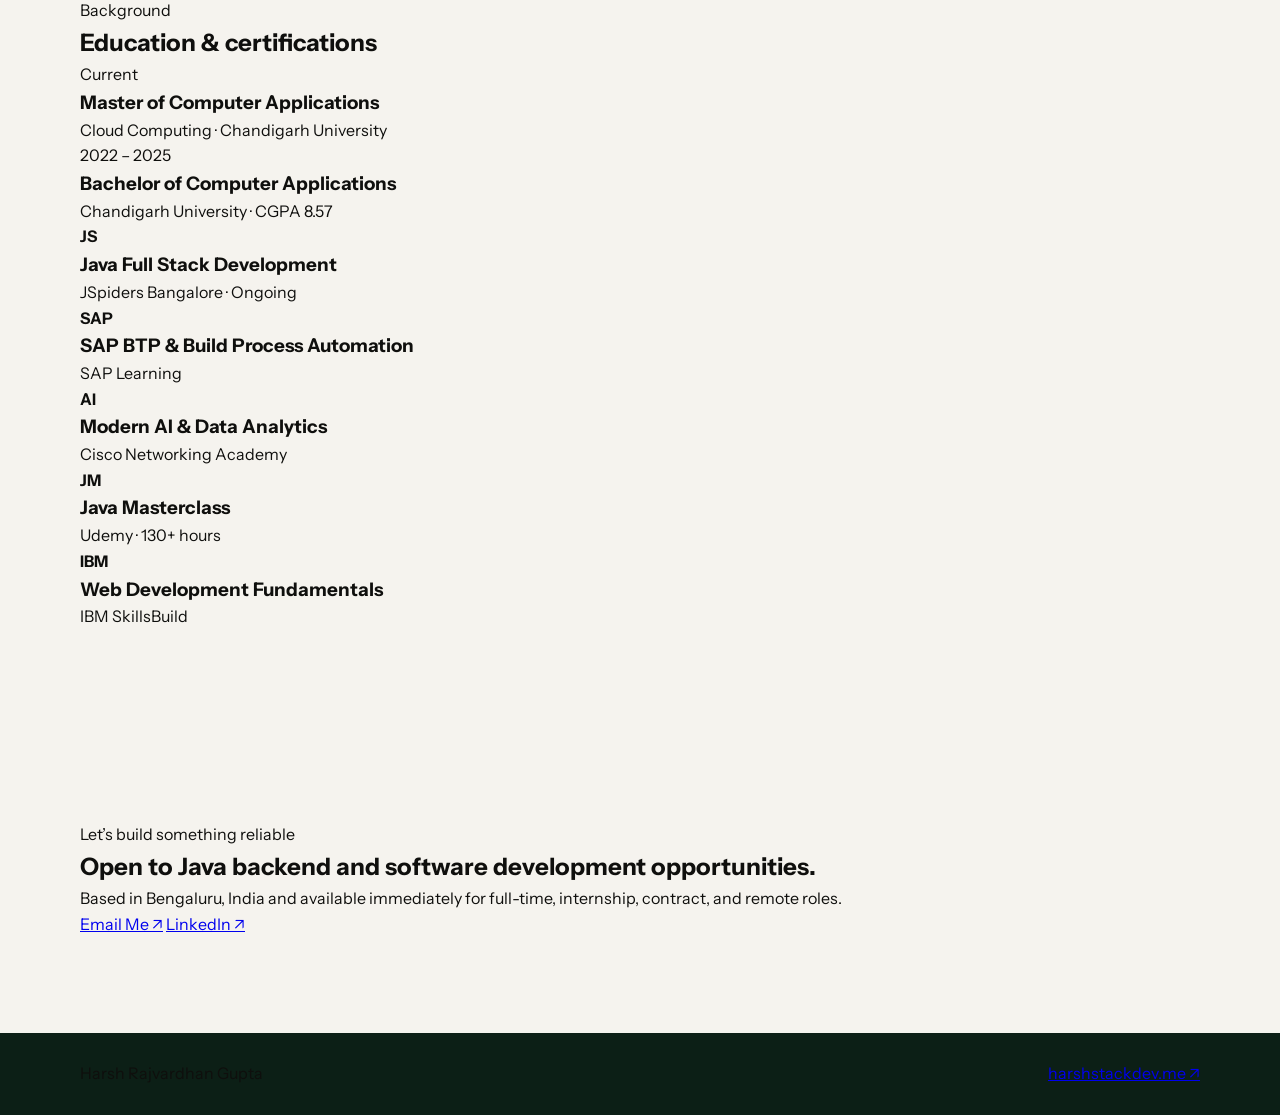
==== commit e8331f83: "Update index.html" ====
--- a/index.html
+++ b/index.html
@@ -1,430 +1,216 @@
 <!DOCTYPE html>
 <html lang="en">
 <head>
-<meta charset="UTF-8">
-<meta name="viewport" content="width=device-width, initial-scale=1.0">
-<title>Harsh Rajvardhan Gupta — Java Backend Developer</title>
-<link rel="preconnect" href="https://fonts.googleapis.com">
-<link rel="preconnect" href="https://fonts.gstatic.com" crossorigin>
-<link href="https://fonts.googleapis.com/css2?family=DM+Serif+Display:ital@0;1&family=DM+Mono:wght@400;500&family=Instrument+Sans:wght@400;500;600&display=swap" rel="stylesheet">
-<link rel="stylesheet" href="style.css">
+  <meta charset="UTF-8">
+  <meta name="viewport" content="width=device-width, initial-scale=1.0">
+  <meta name="description" content="Harsh Rajvardhan Gupta — Java Backend Developer building secure APIs and cloud-ready applications.">
+  <title>Harsh Rajvardhan Gupta — Java Backend Developer</title>
+  <link rel="preconnect" href="https://fonts.googleapis.com">
+  <link rel="preconnect" href="https://fonts.gstatic.com" crossorigin>
+  <link href="https://fonts.googleapis.com/css2?family=DM+Serif+Display:ital@0;1&family=DM+Mono:wght@400;500&family=Instrument+Sans:wght@400;500;600;700&display=swap" rel="stylesheet">
+  <link rel="stylesheet" href="style.css">
 </head>
 <body>
-
-<!-- NAV -->
-<nav>
-  <div class="nav-logo">Harsh Rajvardhan Gupta</div>
-  <ul class="nav-links">
-    <li><a href="#skills">Skills</a></li>
-    <li><a href="#projects">Projects</a></li>
-    <li><a href="#experience">Experience</a></li>
-    <li><a href="#education">Education</a></li>
-    <li><a href="#contact" class="nav-cta">Hire Me</a></li>
-  </ul>
-</nav>
-
-<!-- HERO -->
-<section class="hero" style="padding:0;">
-  <div class="hero-left">
-    <div class="hero-eyebrow">Available for work</div>
-    <h1 class="hero-name">Harsh<br><em>Rajvardhan</em><br>Gupta</h1>
-    <p class="hero-title">// Java Backend Developer · Spring Boot · REST APIs</p>
-    <p class="hero-bio">
-      Aspiring Software Developer building secure, scalable RESTful APIs with Java 21,
-      Spring Boot, Hibernate, and PostgreSQL.
-    </p>
-    <div class="hero-actions">
-      <a href="#projects" class="btn-primary">View Projects</a>
-      <a href="mailto:harsh_rajvardhangupta@hotmail.com" class="btn-ghost">Get in Touch</a>
-    </div>
-  </div>
-  <div class="hero-right">
-    <div class="hero-stats">
-      <div class="stat-card">
-        <div class="stat-number">15+</div>
-        <div class="stat-label">API Endpoints Built</div>
-      </div>
-      <div class="stat-card">
-        <div class="stat-number">3</div>
-        <div class="stat-label">Backend Projects</div>
-      </div>
-      <div class="stat-card">
-        <div class="stat-number">8.57</div>
-        <div class="stat-label">BCA CGPA</div>
-      </div>
-    </div>
-    <div class="hero-contact-links">
-      <a href="mailto:harsh_rajvardhangupta@hotmail.com">📧 Email</a>
-      <a href="https://www.linkedin.com/in/harshrajvardhangupta/" target="_blank">🔗 LinkedIn</a>
-      <a href="https://github.com/meharshrajvardhan" target="_blank">⌨ GitHub</a>
-    </div>
-  </div>
-</section>
-
-<!-- SKILLS -->
-<section id="skills" class="skills-section fade-in">
-  <div class="section-eyebrow">Technical Stack</div>
-  <h2 class="section-title">What I Build With</h2>
-  <div class="skills-grid">
-    <div class="skill-group">
-      <div class="skill-group-title">Languages</div>
-      <div class="skill-tags">
-        <span class="skill-tag">Java 21</span>
-        <span class="skill-tag">SQL</span>
-        <span class="skill-tag">JavaScript</span>
-        <span class="skill-tag">C</span>
-        <span class="skill-tag">C++</span>
-      </div>
-    </div>
-    <div class="skill-group">
-      <div class="skill-group-title">Frameworks</div>
-      <div class="skill-tags">
-        <span class="skill-tag">Spring Boot 3.x</span>
-        <span class="skill-tag">Spring MVC</span>
-        <span class="skill-tag">Spring Security</span>
-        <span class="skill-tag">Spring Data JPA</span>
-        <span class="skill-tag">Hibernate</span>
-      </div>
-    </div>
-    <div class="skill-group">
-      <div class="skill-group-title">Databases</div>
-      <div class="skill-tags">
-        <span class="skill-tag">PostgreSQL</span>
-        <span class="skill-tag">MySQL</span>
-        <span class="skill-tag">H2 Database</span>
-      </div>
-    </div>
-    <div class="skill-group">
-      <div class="skill-group-title">API & Testing</div>
-      <div class="skill-tags">
-        <span class="skill-tag">RESTful APIs</span>
-        <span class="skill-tag">JWT Auth</span>
-        <span class="skill-tag">Swagger/OpenAPI</span>
-        <span class="skill-tag">Postman</span>
-        <span class="skill-tag">JUnit 5</span>
-        <span class="skill-tag">Mockito</span>
-      </div>
-    </div>
-    <div class="skill-group">
-      <div class="skill-group-title">DevOps & Tools</div>
-      <div class="skill-tags">
-        <span class="skill-tag">Git & GitHub</span>
-        <span class="skill-tag">Maven</span>
-        <span class="skill-tag">Docker</span>
-        <span class="skill-tag">Azure Container Apps</span>
-        <span class="skill-tag">Azure Container Registry</span>
-        <span class="skill-tag">Render</span>
-      </div>
-    </div>
-    <div class="skill-group">
-      <div class="skill-group-title">Concepts & Cloud</div>
-      <div class="skill-tags">
-        <span class="skill-tag">OOP</span>
-        <span class="skill-tag">Microservices</span>
-        <span class="skill-tag">Layered Architecture</span>
-        <span class="skill-tag">Role-Based Access Control</span>
-        <span class="skill-tag">Microsoft Azure</span>
-        <span class="skill-tag">Agile</span>
-      </div>
-    </div>
-  </div>
-</section>
-
-<!-- PROJECTS -->
-<section id="projects" style="background:var(--paper);" class="fade-in">
-  <div class="section-eyebrow">Portfolio</div>
-  <h2 class="section-title">Projects</h2>
-  <div class="projects-grid">
-
-    <div class="project-card">
-  <div class="project-num">01 / Featured Project</div>
-
-  <h3 class="project-title">
-    Order Management System
-    <span style="color:#0078d4;">• Azure Deployed</span>
-  </h3>
-
-  <p class="project-desc">
-    Cloud-native backend application built with <strong>Java 21</strong>,
-    <strong>Spring Boot</strong>, <strong>Spring Security</strong>,
-    <strong>JWT Authentication</strong>, <strong>PostgreSQL</strong> and
-    <strong>Docker</strong>. Successfully deployed on
-    <strong>Microsoft Azure</strong> using Azure Container Apps,
-    Azure Container Registry (ACR) and Azure Database for PostgreSQL.
-  </p>
-
-  <ul class="project-highlights">
-    <li> Built 15+ secure REST APIs with JWT authentication and role-based access control</li>
-    <li> Successfully deployed to Microsoft Azure using Container Apps</li>
-    <li> Dockerized application with Docker Compose support</li>
-    <li> PostgreSQL database hosted on Azure Database for PostgreSQL</li>
-    <li> Interactive API documentation using Swagger/OpenAPI</li>
-    <li> Unit & Integration testing using JUnit 5 and Mockito</li>
-  </ul>
-
-  <div class="project-stack">
-    <span class="stack-tag">Java 21</span>
-    <span class="stack-tag">Spring Boot</span>
-    <span class="stack-tag">Spring Security</span>
-    <span class="stack-tag">JWT</span>
-    <span class="stack-tag">PostgreSQL</span>
-    <span class="stack-tag">Docker</span>
-    <span class="stack-tag">Azure</span>
-    <span class="stack-tag">Swagger</span>
-    <span class="stack-tag">JUnit 5</span>
-  </div>
-
-  <div class="project-links">
-
-    <a
-      href="YOUR_AZURE_APP_URL"
-      target="_blank"
-      class="project-btn primary-btn">
-      Live Demo
-    </a>
-
-    <a
-      href="https://github.com/meharshrajvardhan/order-management-system"
-      target="_blank"
-      class="project-btn">
-      GitHub
-    </a>
-
-    <a
-      href="https://github.com/meharshrajvardhan/order-management-system#readme"
-      target="_blank"
-      class="project-btn">
-      README
-    </a>
-
-  </div>
-</div>
-
-    <div class="project-card">
-      <div class="project-num">02 / AI &amp; Healthcare</div>
-      <h3 class="project-title">CareFlow AI Agent</h3>
-      <p class="project-desc">
-        Healthcare appointment and lead-management solution combining a Java and Spring Boot
-        backend with a Tars conversational workflow and Salesforce-ready lead capture.
-      </p>
-      <ul class="project-highlights">
-        <li>Answers patient queries about clinic locations, timings, services, fees, and appointment availability</li>
-        <li>Collects patient and appointment details through REST APIs and a responsive chat interface</li>
-        <li>Classifies new or existing patients and categorizes leads as Hot, Warm, or Cold</li>
-        <li>Uses H2 locally and Neon PostgreSQL for cloud data persistence</li>
-        <li>Containerized with Docker and deployed publicly on Render</li>
-        <li>Tars workflow captures conversation details for Salesforce Sales Cloud lead follow-up</li>
-      </ul>
-      <div class="project-stack">
-        <span class="stack-tag">Java 17</span>
-        <span class="stack-tag">Spring Boot</span>
-        <span class="stack-tag">REST APIs</span>
-        <span class="stack-tag">H2</span>
-        <span class="stack-tag">Neon PostgreSQL</span>
-        <span class="stack-tag">Tars</span>
-        <span class="stack-tag">Salesforce</span>
-        <span class="stack-tag">Docker</span>
-        <span class="stack-tag">Render</span>
-      </div>
-    </div>
-
- <div class="project-stack">
-  <span class="stack-tag">Java 17</span>
-  <span class="stack-tag">Spring Boot</span>
-  <span class="stack-tag">REST APIs</span>
-  <span class="stack-tag">H2</span>
-  <span class="stack-tag">Neon PostgreSQL</span>
-  <span class="stack-tag">Tars</span>
-  <span class="stack-tag">Salesforce</span>
-  <span class="stack-tag">Docker</span>
-  <span class="stack-tag">Render</span>
-</div>
-
-<div class="project-links">
-
-  <a
-    href="YOUR_CAREFLOW_RENDER_URL"
-    target="_blank"
-    rel="noopener noreferrer"
-    class="project-btn primary-btn">
-    Live Demo
-  </a>
-
-  <a
-    href="YOUR_CAREFLOW_GITHUB_URL"
-    target="_blank"
-    rel="noopener noreferrer"
-    class="project-btn">
-    GitHub
-  </a>
-
-  <a
-    href="YOUR_CAREFLOW_GITHUB_URL#readme"
-    target="_blank"
-    rel="noopener noreferrer"
-    class="project-btn">
-    README
-  </a>
-
-</div>
-    <div class="project-card">
-      <div class="project-num">03 / Backend API</div>
-      <h3 class="project-title">High-Performance URL Shortener API</h3>
-      <p class="project-desc">
-        Backend application that generates unique short URLs and redirects users reliably
-        to their original web addresses.
-      </p>
-      <ul class="project-highlights">
-        <li>Built REST APIs for URL creation, retrieval, redirection, and management</li>
-        <li>Integrated PostgreSQL persistence using Spring Data JPA and Hibernate</li>
-        <li>Added validation and exception handling for reliable URL management</li>
-        <li>Tested endpoints with Postman and managed dependencies using Maven</li>
-      </ul>
-      <div class="project-stack">
-        <span class="stack-tag">Java 21</span>
-        <span class="stack-tag">Spring Boot</span>
-        <span class="stack-tag">Spring Data JPA</span>
-        <span class="stack-tag">Hibernate</span>
-        <span class="stack-tag">PostgreSQL</span>
-        <span class="stack-tag">REST APIs</span>
-        <span class="stack-tag">Maven</span>
-      </div>
-    </div>
-
-  </div>
-</section>
-
-<!-- EXPERIENCE -->
-<section id="experience" class="experience-section fade-in">
-  <div class="section-eyebrow">Work History</div>
-  <h2 class="section-title">Experience</h2>
-  <div class="exp-timeline">
-
-    <div class="exp-item">
-      <div class="exp-header">
-        <div class="exp-role">Java Programming Virtual Intern</div>
-        <div class="exp-date">Apr 2026 – May 2026</div>
-      </div>
-      <div class="exp-company">CodSoft</div>
-      <ul class="exp-points">
-        <li>Hands-on Java training in OOP, Collections Framework, and application development</li>
-        <li>Built Java-based applications strengthening problem-solving and core programming skills</li>
-        <li>Practiced debugging techniques and Agile-based development workflows</li>
-      </ul>
-    </div>
-
-  </div>
-</section>
-
-<!-- EDUCATION + CERTS -->
-<section id="education" class="fade-in">
-  <div class="section-eyebrow">Background</div>
-  <h2 class="section-title">Education & Certifications</h2>
-  <div class="edu-cert-grid">
-
-    <div>
-      <div class="edu-item">
-        <div class="edu-degree">Bachelor of Computer Applications (BCA)</div>
-        <div class="edu-school">Chandigarh University</div>
-        <div class="edu-meta">May 2022 – May 2025 &nbsp;·&nbsp; CGPA: 8.57</div>
-      </div>
-    </div>
-
-    <div>
-      <div class="cert-item">
-        <div class="cert-icon">JS</div>
-        <div>
-          <div class="cert-name">Java Full Stack Development</div>
-          <div class="cert-issuer">JSpiders Bangalore · Ongoing</div>
-        </div>
-      </div>
-      <div class="cert-item">
-        <div class="cert-icon">SAP</div>
-        <div>
-          <div class="cert-name">Discovering SAP BTP &amp; SAP Build Process Automation</div>
-          <div class="cert-issuer">SAP</div>
-        </div>
-      </div>
-      <div class="cert-item">
-        <div class="cert-icon">AI</div>
-        <div>
-          <div class="cert-name">Introduction to Modern AI &amp; Data Analytics Essentials</div>
-          <div class="cert-issuer">Cisco Networking Academy</div>
-        </div>
-      </div>
-      <div class="cert-item">
-        <div class="cert-icon">JM</div>
-        <div>
-          <div class="cert-name">Java Masterclass 2025: 130+ Hours</div>
-          <div class="cert-issuer">Udemy</div>
-        </div>
-      </div>
-      <div class="cert-item">
-        <div class="cert-icon">IBM</div>
-        <div>
-          <div class="cert-name">Web Development Fundamentals</div>
-          <div class="cert-issuer">IBM SkillsBuild · Apr 23, 2026</div>
-        </div>
-      </div>
-    </div>
-
-  </div>
-</section>
-
-<!-- CONTACT -->
-<section id="contact" class="contact-section fade-in">
-  <div class="section-eyebrow">Let's Talk</div>
-  <h2 class="section-title">Open to Opportunities</h2>
-  <div class="contact-grid">
-    <div class="contact-info">
-      <p>
-        I'm actively looking for backend developer roles where I can apply my Java and Spring Boot
-        skills to build secure, reliable, and scalable enterprise applications.
-      </p>
-      <div class="contact-links">
-        <a class="contact-link" href="mailto:harsh_rajvardhangupta@hotmail.com">
-          <div class="contact-link-icon">✉</div>
-          harsh_rajvardhangupta@hotmail.com
-        </a>
-        <a class="contact-link" href="https://www.linkedin.com/in/harshrajvardhangupta/" target="_blank">
-          <div class="contact-link-icon">in</div>
-          linkedin.com/in/harshrajvardhangupta
-        </a>
-        <a class="contact-link" href="https://github.com/meharshrajvardhan" target="_blank">
-          <div class="contact-link-icon">gh</div>
-          github.com/meharshrajvardhan
-        </a>
-        <a class="contact-link" href="https://harshstackdev.me" target="_blank">
-          <div class="contact-link-icon">🌐</div>
-          harshstackdev.me
-        </a>
-      </div>
-    </div>
-
-    <div class="open-to-work">
-      <div class="otw-badge">Open to Work</div>
-      <div class="otw-title">Seeking Backend &amp; Full-Stack Roles</div>
-      <p class="otw-body">
-        Based in Bangalore, India. Available immediately.
-        Open to full-time, contract, and remote positions.
-      </p>
-      <div class="otw-roles">
-        <span class="otw-role">Java Backend Developer</span>
-        <span class="otw-role">Spring Boot Developer</span>
-        <span class="otw-role">REST API Developer</span>
-        <span class="otw-role">Full Stack (Java)</span>
-        <span class="otw-role">Junior Software Engineer</span>
-      </div>
-    </div>
-  </div>
-</section>
-
-<!-- FOOTER -->
-<footer>
-  <div class="footer-name">Harsh Rajvardhan Gupta</div>
-  <div class="footer-domain">harshstackdev.me</div>
-</footer>
-
-<script src="script.js"></script>
+  <nav aria-label="Main navigation">
+    <a class="nav-logo" href="#home">Harsh Rajvardhan</a>
+    <ul class="nav-links">
+      <li><a href="#skills">Skills</a></li>
+      <li><a href="#projects">Projects</a></li>
+      <li><a href="#experience">Experience</a></li>
+      <li><a href="#education">Education</a></li>
+      <li><a href="#contact" class="nav-cta">Hire Me</a></li>
+    </ul>
+  </nav>
+
+  <main>
+    <section id="home" class="hero">
+      <div class="hero-copy">
+        <div class="hero-eyebrow"><span></span>Available for opportunities</div>
+        <h1>Java backend developer building <em>cloud-ready</em> systems.</h1>
+        <p class="hero-title">Java 21 · Spring Boot · REST APIs · Microsoft Azure</p>
+        <p class="hero-bio">I build secure, scalable backend applications with clean architecture, reliable databases, testing, containerization, and cloud deployment.</p>
+        <div class="hero-actions">
+          <a href="#projects" class="btn btn-primary">Explore Projects <span>↗</span></a>
+          <a href="mailto:harsh_rajvardhangupta@hotmail.com" class="btn btn-secondary">Get in Touch</a>
+        </div>
+      </div>
+      <aside class="hero-panel" aria-label="Developer profile summary">
+        <div class="availability"><span></span>Open to work</div>
+        <p class="panel-label">Current focus</p>
+        <h2>Backend engineering &amp; cloud deployment</h2>
+        <div class="metrics">
+          <div><strong>15+</strong><span>Secure APIs</span></div>
+          <div><strong>6+</strong><span>Technical projects</span></div>
+          <div><strong>8.57</strong><span>BCA CGPA</span></div>
+        </div>
+        <div class="profile-links">
+          <a href="mailto:harsh_rajvardhangupta@hotmail.com">Email ↗</a>
+          <a href="https://www.linkedin.com/in/harshrajvardhangupta/" target="_blank" rel="noopener noreferrer">LinkedIn ↗</a>
+          <a href="https://github.com/meharshrajvardhan" target="_blank" rel="noopener noreferrer">GitHub ↗</a>
+        </div>
+      </aside>
+    </section>
+
+    <section id="skills" class="section section-tinted fade-in">
+      <div class="section-heading">
+        <div><p class="eyebrow">Technical toolkit</p><h2>What I build with</h2></div>
+        <p>Enterprise Java fundamentals backed by hands-on cloud, database, testing, and DevOps experience.</p>
+      </div>
+      <div class="skills-grid">
+        <article class="skill-group"><h3>Backend</h3><div class="tags"><span>Java 21</span><span>Spring Boot 3.x</span><span>Spring MVC</span><span>Spring Security</span><span>Hibernate</span><span>JPA</span></div></article>
+        <article class="skill-group"><h3>API &amp; Testing</h3><div class="tags"><span>REST APIs</span><span>JWT</span><span>Swagger</span><span>Postman</span><span>JUnit 5</span><span>Mockito</span></div></article>
+        <article class="skill-group"><h3>Data &amp; Cloud</h3><div class="tags"><span>PostgreSQL</span><span>MySQL</span><span>H2</span><span>Azure</span><span>Cosmos DB</span><span>Blob Storage</span></div></article>
+        <article class="skill-group"><h3>DevOps &amp; Tools</h3><div class="tags"><span>Docker</span><span>Maven</span><span>Git &amp; GitHub</span><span>Container Apps</span><span>ACR</span><span>Render</span></div></article>
+      </div>
+    </section>
+
+    <section id="projects" class="section fade-in">
+      <div class="section-heading">
+        <div><p class="eyebrow">Selected work</p><h2>Projects</h2></div>
+        <p>Backend, cloud, AI-assisted, and distributed-system projects built to solve practical engineering problems.</p>
+      </div>
+      <div class="projects-grid">
+        <article class="project-card project-featured">
+          <div class="project-top"><span class="project-type">Cloud-native backend</span><span class="status live"><i></i>Live on Azure</span></div>
+          <h3>Order Management System</h3>
+          <p>Secure order-processing backend with JWT authentication, role-based authorization, PostgreSQL persistence, automated testing, and a production Azure deployment.</p>
+          <ul>
+            <li>15+ REST endpoints with validation and global exception handling</li>
+            <li>Dockerized and deployed using Azure Container Apps and ACR</li>
+            <li>Interactive Swagger documentation with JWT authorization</li>
+          </ul>
+          <div class="tags"><span>Java 21</span><span>Spring Boot</span><span>Spring Security</span><span>PostgreSQL</span><span>Docker</span><span>Azure</span></div>
+          <div class="project-actions">
+            <a class="btn btn-primary" href="https://oms-app.niceforest-b7938ce5.centralindia.azurecontainerapps.io/swagger-ui/index.html#/" target="_blank" rel="noopener noreferrer">Live Demo ↗</a>
+            <a class="btn btn-secondary" href="https://github.com/meharshrajvardhan/order-management-system" target="_blank" rel="noopener noreferrer">GitHub ↗</a>
+            <a class="text-link" href="https://github.com/meharshrajvardhan/order-management-system#readme" target="_blank" rel="noopener noreferrer">README</a>
+          </div>
+        </article>
+
+        <article class="project-card">
+          <div class="project-top"><span class="project-type">AI &amp; healthcare</span><span class="status"><i></i>Demo soon</span></div>
+          <h3>CareFlow AI Agent</h3>
+          <p>Healthcare chatbot and appointment lead-management solution that answers clinic questions, captures requests, and categorizes leads for follow-up.</p>
+          <ul>
+            <li>Detects patient type and Hot, Warm, or Cold lead temperature</li>
+            <li>Stores appointment leads and linked conversation tasks</li>
+            <li>Designed for future Salesforce Lead and Task integration</li>
+          </ul>
+          <div class="tags"><span>Java</span><span>Spring Boot</span><span>REST APIs</span><span>H2</span><span>Salesforce</span><span>Tars</span></div>
+          <div class="project-actions">
+            <span class="btn btn-disabled" title="Public deployment coming soon">Demo Soon</span>
+            <a class="btn btn-secondary" href="https://github.com/meharshrajvardhan/careflow-ai-agent" target="_blank" rel="noopener noreferrer">GitHub ↗</a>
+            <a class="text-link" href="https://github.com/meharshrajvardhan/careflow-ai-agent#readme" target="_blank" rel="noopener noreferrer">README</a>
+          </div>
+        </article>
+
+        <article class="project-card">
+          <div class="project-top"><span class="project-type">Distributed system</span><span class="status"><i></i>Demo soon</span></div>
+          <h3>Distributed Notification System</h3>
+          <p>API-driven notification platform designed to deliver real-time alerts and messages reliably across multiple services.</p>
+          <ul>
+            <li>Service-oriented design for cross-application notifications</li>
+            <li>REST API communication for message delivery workflows</li>
+            <li>Foundation for scalable, decoupled event processing</li>
+          </ul>
+          <div class="tags"><span>Java</span><span>Spring Boot</span><span>REST APIs</span><span>Distributed Systems</span></div>
+          <div class="project-actions">
+            <span class="btn btn-disabled" title="Public deployment coming soon">Demo Soon</span>
+            <a class="btn btn-secondary" href="https://github.com/meharshrajvardhan/DistributedNotificationSystem" target="_blank" rel="noopener noreferrer">GitHub ↗</a>
+            <a class="text-link" href="https://github.com/meharshrajvardhan/DistributedNotificationSystem#readme" target="_blank" rel="noopener noreferrer">README</a>
+          </div>
+        </article>
+
+        <article class="project-card">
+          <div class="project-top"><span class="project-type">Backend API</span><span class="status"><i></i>Demo soon</span></div>
+          <h3>High-Performance URL Shortener</h3>
+          <p>Backend service that creates unique short links and performs reliable redirection with validation, persistence, and structured error handling.</p>
+          <ul>
+            <li>REST endpoints for creation, retrieval, and redirection</li>
+            <li>PostgreSQL persistence through Spring Data JPA</li>
+            <li>Validated and tested with Postman</li>
+          </ul>
+          <div class="tags"><span>Java 21</span><span>Spring Boot</span><span>JPA</span><span>PostgreSQL</span><span>Maven</span></div>
+          <div class="project-actions">
+            <span class="btn btn-disabled" title="Public deployment coming soon">Demo Soon</span>
+            <a class="btn btn-secondary" href="https://github.com/meharshrajvardhan" target="_blank" rel="noopener noreferrer">GitHub ↗</a>
+          </div>
+        </article>
+
+        <article class="project-card">
+          <div class="project-top"><span class="project-type">Azure storage</span><span class="status"><i></i>Code demo</span></div>
+          <h3>Azure Blob Storage Java Demo</h3>
+          <p>Java integration demonstrating secure authentication and core file operations with Azure Blob Storage through the Azure SDK.</p>
+          <ul>
+            <li>Creates containers and uploads, lists, and downloads blobs</li>
+            <li>Uses DefaultAzureCredential for Azure authentication</li>
+            <li>Maven-based, reproducible Java project structure</li>
+          </ul>
+          <div class="tags"><span>Java 17</span><span>Azure Blob Storage</span><span>Azure SDK</span><span>Maven</span></div>
+          <div class="project-actions">
+            <a class="btn btn-primary" href="https://github.com/meharshrajvardhan/azure-blob-storage-java-demo#sample-output" target="_blank" rel="noopener noreferrer">View Demo ↗</a>
+            <a class="btn btn-secondary" href="https://github.com/meharshrajvardhan/azure-blob-storage-java-demo" target="_blank" rel="noopener noreferrer">GitHub ↗</a>
+            <a class="text-link" href="https://github.com/meharshrajvardhan/azure-blob-storage-java-demo#readme" target="_blank" rel="noopener noreferrer">README</a>
+          </div>
+        </article>
+
+        <article class="project-card">
+          <div class="project-top"><span class="project-type">Azure NoSQL</span><span class="status"><i></i>Code demo</span></div>
+          <h3>Azure Cosmos DB Java Demo</h3>
+          <p>Cloud database integration demonstrating how Java applications connect to Azure Cosmos DB and perform essential NoSQL operations.</p>
+          <ul>
+            <li>Creates a database and container through the Azure SDK</li>
+            <li>Inserts structured items into a Cosmos DB container</li>
+            <li>Demonstrates cloud configuration and Maven dependencies</li>
+          </ul>
+          <div class="tags"><span>Java 17</span><span>Azure Cosmos DB</span><span>NoSQL</span><span>Azure SDK</span><span>Maven</span></div>
+          <div class="project-actions">
+            <a class="btn btn-primary" href="https://github.com/meharshrajvardhan/azure-cosmosdb-java-demo#sample-output" target="_blank" rel="noopener noreferrer">View Demo ↗</a>
+            <a class="btn btn-secondary" href="https://github.com/meharshrajvardhan/azure-cosmosdb-java-demo" target="_blank" rel="noopener noreferrer">GitHub ↗</a>
+            <a class="text-link" href="https://github.com/meharshrajvardhan/azure-cosmosdb-java-demo#readme" target="_blank" rel="noopener noreferrer">README</a>
+          </div>
+        </article>
+      </div>
+    </section>
+
+    <section id="experience" class="section section-tinted fade-in">
+      <div class="section-heading"><div><p class="eyebrow">Work history</p><h2>Experience</h2></div></div>
+      <article class="timeline-card">
+        <div><span class="timeline-date">Apr 2026 – May 2026</span><h3>Java Programming Virtual Intern</h3><p class="company">CodSoft</p></div>
+        <ul><li>Applied OOP, Collections Framework, and backend programming concepts.</li><li>Built Java applications and strengthened debugging and problem-solving skills.</li><li>Practiced structured development and Agile workflows.</li></ul>
+      </article>
+    </section>
+
+    <section id="education" class="section fade-in">
+      <div class="section-heading"><div><p class="eyebrow">Background</p><h2>Education &amp; certifications</h2></div></div>
+      <div class="education-grid">
+        <div class="education-list">
+          <article><span>Current</span><h3>Master of Computer Applications</h3><p>Cloud Computing · Chandigarh University</p></article>
+          <article><span>2022 – 2025</span><h3>Bachelor of Computer Applications</h3><p>Chandigarh University · CGPA 8.57</p></article>
+        </div>
+        <div class="cert-list">
+          <article><b>JS</b><div><h3>Java Full Stack Development</h3><p>JSpiders Bangalore · Ongoing</p></div></article>
+          <article><b>SAP</b><div><h3>SAP BTP &amp; Build Process Automation</h3><p>SAP Learning</p></div></article>
+          <article><b>AI</b><div><h3>Modern AI &amp; Data Analytics</h3><p>Cisco Networking Academy</p></div></article>
+          <article><b>JM</b><div><h3>Java Masterclass</h3><p>Udemy · 130+ hours</p></div></article>
+          <article><b>IBM</b><div><h3>Web Development Fundamentals</h3><p>IBM SkillsBuild</p></div></article>
+        </div>
+      </div>
+    </section>
+
+    <section id="contact" class="contact fade-in">
+      <div><p class="eyebrow">Let’s build something reliable</p><h2>Open to Java backend and software development opportunities.</h2></div>
+      <div class="contact-content">
+        <p>Based in Bengaluru, India and available immediately for full-time, internship, contract, and remote roles.</p>
+        <div class="contact-actions">
+          <a class="btn btn-light" href="mailto:harsh_rajvardhangupta@hotmail.com">Email Me ↗</a>
+          <a class="btn btn-outline-light" href="https://www.linkedin.com/in/harshrajvardhangupta/" target="_blank" rel="noopener noreferrer">LinkedIn ↗</a>
+        </div>
+      </div>
+    </section>
+  </main>
+
+  <footer><span>Harsh Rajvardhan Gupta</span><a href="https://harshstackdev.me" target="_blank" rel="noopener noreferrer">harshstackdev.me ↗</a></footer>
+  <script src="script.js"></script>
 </body>
 </html>
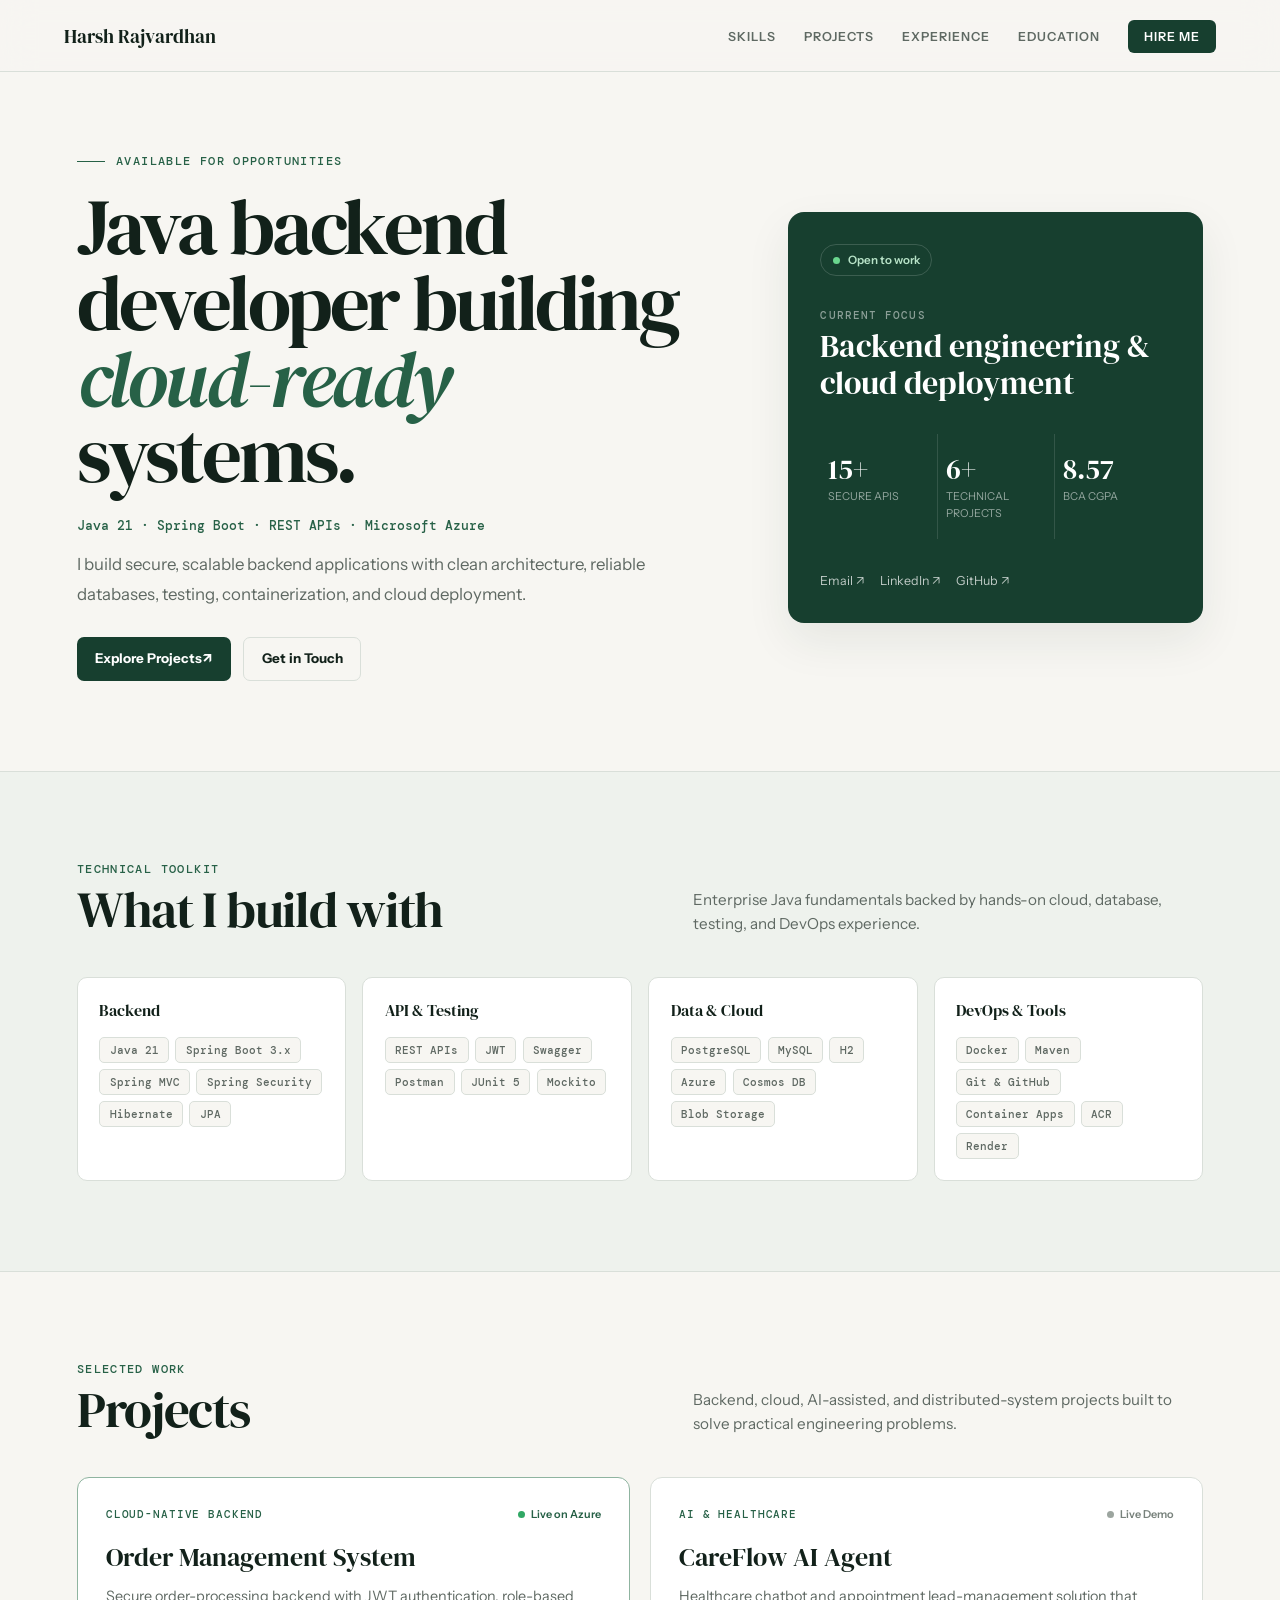
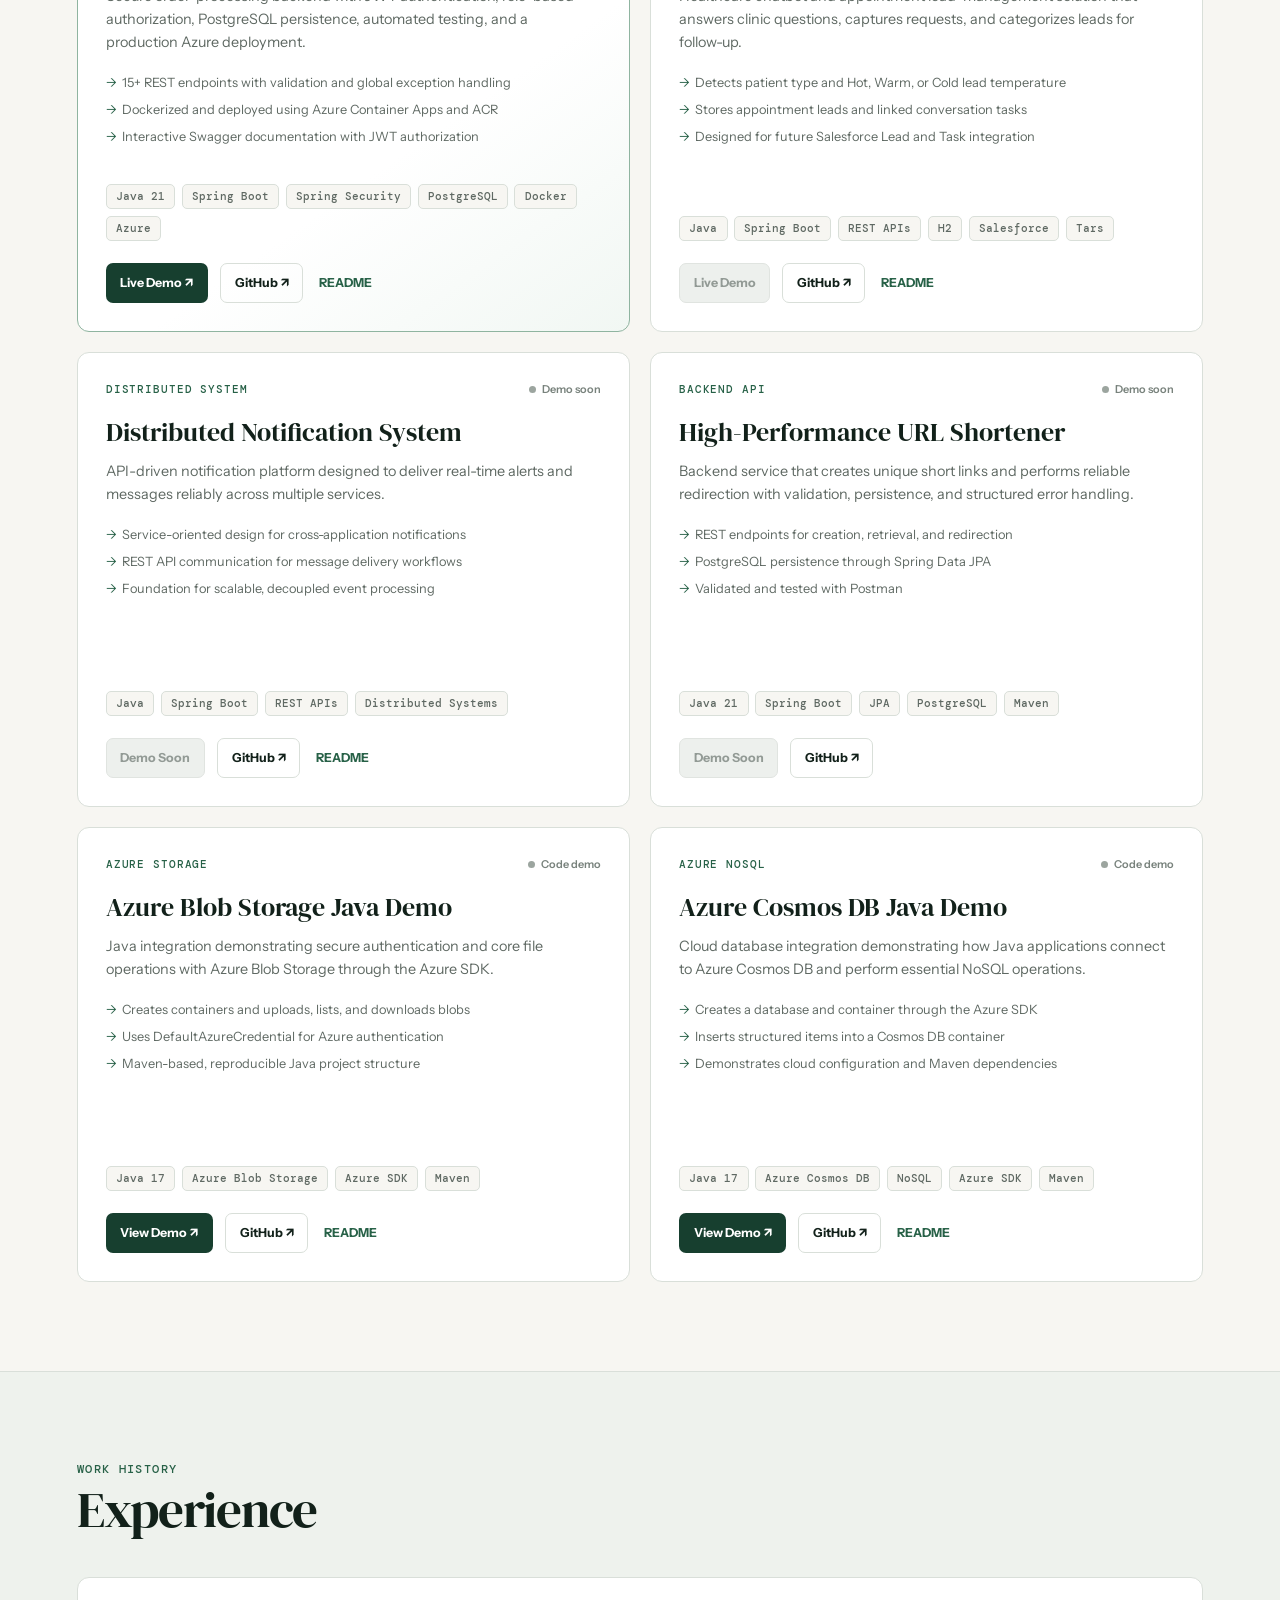
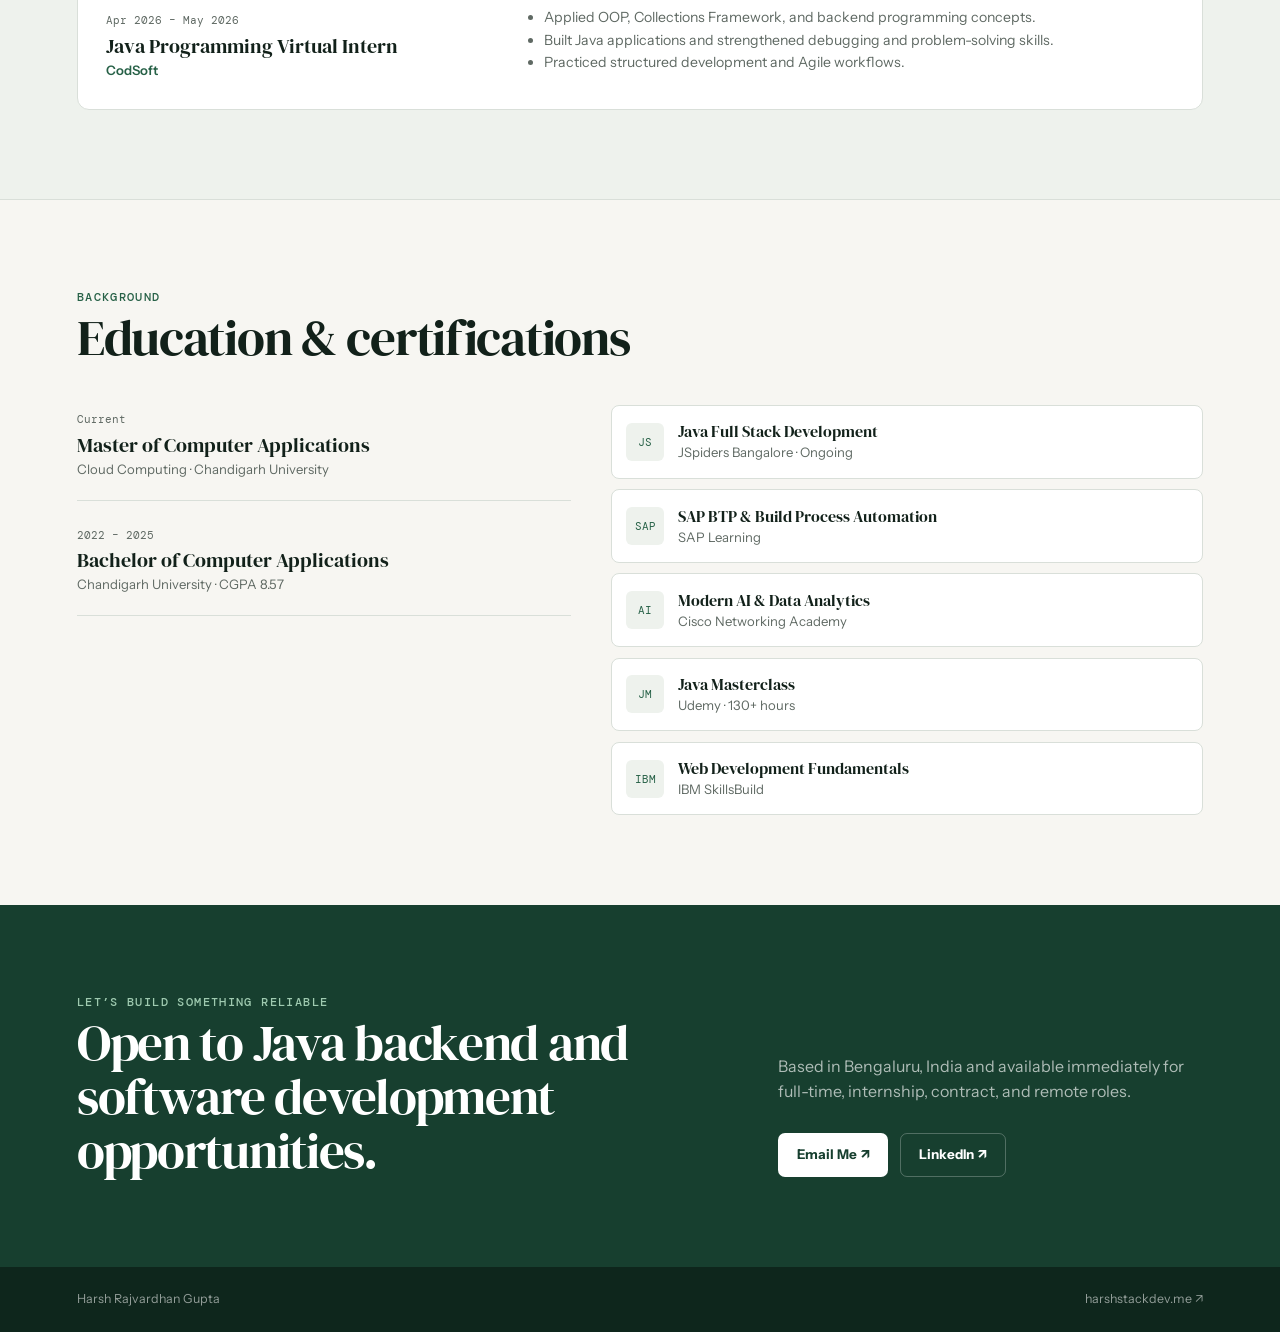
==== commit 238198d4: "Update index.html" ====
--- a/index.html
+++ b/index.html
@@ -81,14 +81,14 @@
           </ul>
           <div class="tags"><span>Java 21</span><span>Spring Boot</span><span>Spring Security</span><span>PostgreSQL</span><span>Docker</span><span>Azure</span></div>
           <div class="project-actions">
-            <a class="btn btn-primary" href="https://oms-app.niceforest-b7938ce5.centralindia.azurecontainerapps.io/swagger-ui/index.html#/" target="_blank" rel="noopener noreferrer">Live Demo ↗</a>
+            <a class="btn btn-primary" href="https://order-management-system-1-i6a1.onrender.com/" target="_blank" rel="noopener noreferrer">Live Demo ↗</a>
             <a class="btn btn-secondary" href="https://github.com/meharshrajvardhan/order-management-system" target="_blank" rel="noopener noreferrer">GitHub ↗</a>
             <a class="text-link" href="https://github.com/meharshrajvardhan/order-management-system#readme" target="_blank" rel="noopener noreferrer">README</a>
           </div>
         </article>
 
         <article class="project-card">
-          <div class="project-top"><span class="project-type">AI &amp; healthcare</span><span class="status"><i></i>Demo soon</span></div>
+          <div class="project-top"><span class="project-type">AI &amp; healthcare</span><span class="status"><i></i>Live Demo</span></div>
           <h3>CareFlow AI Agent</h3>
           <p>Healthcare chatbot and appointment lead-management solution that answers clinic questions, captures requests, and categorizes leads for follow-up.</p>
           <ul>
@@ -98,7 +98,7 @@
           </ul>
           <div class="tags"><span>Java</span><span>Spring Boot</span><span>REST APIs</span><span>H2</span><span>Salesforce</span><span>Tars</span></div>
           <div class="project-actions">
-            <span class="btn btn-disabled" title="Public deployment coming soon">Demo Soon</span>
+            <span class="btn btn-disabled" title="Public deployment coming soon">Live Demo</span>
             <a class="btn btn-secondary" href="https://github.com/meharshrajvardhan/careflow-ai-agent" target="_blank" rel="noopener noreferrer">GitHub ↗</a>
             <a class="text-link" href="https://github.com/meharshrajvardhan/careflow-ai-agent#readme" target="_blank" rel="noopener noreferrer">README</a>
           </div>
--- a/style.css
+++ b/style.css
@@ -1,799 +1,85 @@
 :root {
-    --ink: #0f0f0d;
-    --ink-muted: #5a5a52;
-    --ink-faint: #9a9a8e;
-    --paper: #f5f3ee;
-    --paper-warm: #ede9e0;
-    --paper-card: #ffffff;
-    --accent: #1a3a2a;
-    --accent-bright: #2d6a4a;
-    --accent-light: #e8f0eb;
-    --border: #d8d4c8;
-    --tag-bg: #e8f0eb;
-    --tag-color: #1a3a2a;
-    --serif: 'DM Serif Display', Georgia, serif;
-    --sans: 'Instrument Sans', system-ui, sans-serif;
-    --mono: 'DM Mono', monospace;
-  }
-
-  * { margin: 0; padding: 0; box-sizing: border-box; }
-
-  html { scroll-behavior: smooth; }
-
-  body {
-    font-family: var(--sans);
-    background: var(--paper);
-    color: var(--ink);
-    line-height: 1.6;
-    overflow-x: hidden;
-  }
-
-  /* NAV */
-  nav {
-    position: fixed;
-    top: 0; left: 0; right: 0;
-    z-index: 100;
-    display: flex;
-    align-items: center;
-    justify-content: space-between;
-    padding: 1rem 3rem;
-    background: rgba(245, 243, 238, 0.88);
-    backdrop-filter: blur(12px);
-    border-bottom: 1px solid var(--border);
-  }
-
-  .nav-logo {
-    font-family: var(--serif);
-    font-size: 1.15rem;
-    color: var(--ink);
-    letter-spacing: -0.01em;
-  }
-
-  .nav-links {
-    display: flex;
-    gap: 2rem;
-    list-style: none;
-  }
-
-  .nav-links a {
-    font-size: 0.85rem;
-    font-weight: 500;
-    color: var(--ink-muted);
-    text-decoration: none;
-    letter-spacing: 0.04em;
-    text-transform: uppercase;
-    transition: color 0.2s;
-  }
-
-  .nav-links a:hover { color: var(--accent-bright); }
-
-  .nav-cta {
-    background: var(--accent) !important;
-    color: #fff !important;
-    padding: 0.4rem 1rem;
-    border-radius: 4px;
-    transition: background 0.2s !important;
-  }
-  .nav-cta:hover { background: var(--accent-bright) !important; color: #fff !important; }
-
-  /* HERO */
-  .hero {
-    min-height: 100vh;
-    display: grid;
-    grid-template-columns: 1fr 1fr;
-    padding-top: 70px;
-  }
-
-  .hero-left {
-    display: flex;
-    flex-direction: column;
-    justify-content: center;
-    padding: 5rem 4rem 5rem 5rem;
-    position: relative;
-  }
-
-  .hero-eyebrow {
-    font-family: var(--mono);
-    font-size: 0.75rem;
-    letter-spacing: 0.12em;
-    color: var(--accent-bright);
-    text-transform: uppercase;
-    margin-bottom: 1.5rem;
-    display: flex;
-    align-items: center;
-    gap: 0.75rem;
-  }
-
-  .hero-eyebrow::before {
-    content: '';
-    display: block;
-    width: 32px;
-    height: 1px;
-    background: var(--accent-bright);
-  }
-
-  .hero-name {
-    font-family: var(--serif);
-    font-size: clamp(2.8rem, 5vw, 4.5rem);
-    line-height: 1.05;
-    letter-spacing: -0.02em;
-    color: var(--ink);
-    margin-bottom: 0.5rem;
-  }
-
-  .hero-name em {
-    font-style: italic;
-    color: var(--accent-bright);
-  }
-
-  .hero-title {
-    font-family: var(--mono);
-    font-size: 0.9rem;
-    color: var(--ink-muted);
-    margin-bottom: 2rem;
-    letter-spacing: 0.02em;
-  }
-
-  .hero-bio {
-    font-size: 1.05rem;
-    color: var(--ink-muted);
-    max-width: 480px;
-    line-height: 1.75;
-    margin-bottom: 2.5rem;
-  }
-
-  .hero-actions {
-    display: flex;
-    gap: 1rem;
-    align-items: center;
-  }
-
-  .btn-primary {
-    background: var(--accent);
-    color: #fff;
-    padding: 0.75rem 1.75rem;
-    border-radius: 4px;
-    text-decoration: none;
-    font-size: 0.9rem;
-    font-weight: 500;
-    letter-spacing: 0.02em;
-    transition: background 0.2s, transform 0.15s;
-  }
-  .btn-primary:hover { background: var(--accent-bright); transform: translateY(-1px); }
-
-  .btn-ghost {
-    color: var(--ink);
-    padding: 0.75rem 1.5rem;
-    border: 1px solid var(--border);
-    border-radius: 4px;
-    text-decoration: none;
-    font-size: 0.9rem;
-    font-weight: 500;
-    transition: border-color 0.2s, background 0.2s;
-  }
-  .btn-ghost:hover { border-color: var(--accent-bright); background: var(--accent-light); }
-
-  .hero-right {
-    background: var(--accent);
-    display: flex;
-    flex-direction: column;
-    justify-content: center;
-    align-items: center;
-    padding: 5rem 4rem;
-    position: relative;
-    overflow: hidden;
-  }
-
-  .hero-right::before {
-    content: '';
-    position: absolute;
-    top: -100px; right: -100px;
-    width: 400px; height: 400px;
-    border: 1px solid rgba(255,255,255,0.08);
-    border-radius: 50%;
-  }
-
-  .hero-right::after {
-    content: '';
-    position: absolute;
-    bottom: -80px; left: -80px;
-    width: 300px; height: 300px;
-    border: 1px solid rgba(255,255,255,0.06);
-    border-radius: 50%;
-  }
-
-  .hero-stats {
-    display: grid;
-    grid-template-columns: 1fr 1fr;
-    gap: 1.5rem;
-    width: 100%;
-    max-width: 340px;
-    margin-bottom: 2.5rem;
-    position: relative;
-    z-index: 1;
-  }
-
-  .stat-card {
-    background: rgba(255,255,255,0.07);
-    border: 1px solid rgba(255,255,255,0.1);
-    border-radius: 8px;
-    padding: 1.25rem;
-  }
-
-  .stat-number {
-    font-family: var(--serif);
-    font-size: 2.2rem;
-    color: #fff;
-    line-height: 1;
-    margin-bottom: 0.3rem;
-  }
-
-  .stat-label {
-    font-size: 0.75rem;
-    color: rgba(255,255,255,0.55);
-    font-weight: 500;
-    letter-spacing: 0.04em;
-    text-transform: uppercase;
-  }
-
-  .hero-contact-links {
-    display: flex;
-    gap: 1rem;
-    position: relative;
-    z-index: 1;
-  }
-
-  .hero-contact-links a {
-    display: flex;
-    align-items: center;
-    gap: 0.4rem;
-    color: rgba(255,255,255,0.7);
-    text-decoration: none;
-    font-size: 0.8rem;
-    font-family: var(--mono);
-    transition: color 0.2s;
-  }
-  .hero-contact-links a:hover { color: #fff; }
-
-  /* SECTION COMMON */
-  section {
-    padding: 6rem 5rem;
-  }
-
-  .section-eyebrow {
-    font-family: var(--mono);
-    font-size: 0.72rem;
-    letter-spacing: 0.14em;
-    color: var(--accent-bright);
-    text-transform: uppercase;
-    margin-bottom: 1rem;
-    display: flex;
-    align-items: center;
-    gap: 0.75rem;
-  }
-  .section-eyebrow::before {
-    content: '';
-    display: block;
-    width: 24px; height: 1px;
-    background: var(--accent-bright);
-  }
-
-  .section-title {
-    font-family: var(--serif);
-    font-size: clamp(2rem, 3.5vw, 3rem);
-    letter-spacing: -0.02em;
-    line-height: 1.1;
-    margin-bottom: 3rem;
-  }
-
-  /* SKILLS */
-  .skills-section {
-    background: var(--paper-warm);
-    border-top: 1px solid var(--border);
-    border-bottom: 1px solid var(--border);
-  }
-
-  .skills-grid {
-    display: grid;
-    grid-template-columns: repeat(auto-fit, minmax(220px, 1fr));
-    gap: 1.5rem;
-  }
-
-  .skill-group {
-    background: var(--paper-card);
-    border: 1px solid var(--border);
-    border-radius: 8px;
-    padding: 1.5rem;
-  }
-
-  .skill-group-title {
-    font-family: var(--mono);
-    font-size: 0.72rem;
-    letter-spacing: 0.1em;
-    text-transform: uppercase;
-    color: var(--accent-bright);
-    margin-bottom: 1rem;
-    padding-bottom: 0.75rem;
-    border-bottom: 1px solid var(--border);
-  }
-
-  .skill-tags {
-    display: flex;
-    flex-wrap: wrap;
-    gap: 0.4rem;
-  }
-
-  .skill-tag {
-    background: var(--tag-bg);
-    color: var(--tag-color);
-    font-size: 0.78rem;
-    font-weight: 500;
-    padding: 0.25rem 0.65rem;
-    border-radius: 3px;
-    font-family: var(--mono);
-  }
-
-  /* PROJECTS */
-  .projects-grid {
-    display: grid;
-    grid-template-columns: 1fr 1fr;
-    gap: 2rem;
-  }
-
-  .project-card {
-    background: var(--paper-card);
-    border: 1px solid var(--border);
-    border-radius: 8px;
-    padding: 2rem;
-    position: relative;
-    transition: border-color 0.2s, transform 0.2s;
-    overflow: hidden;
-  }
-
-  .project-card::before {
-    content: '';
-    position: absolute;
-    top: 0; left: 0; right: 0;
-    height: 3px;
-    background: var(--accent);
-  }
-
-  .project-card:hover {
-    border-color: var(--accent-bright);
-    transform: translateY(-2px);
-  }
-
-  .project-num {
-    font-family: var(--mono);
-    font-size: 0.7rem;
-    color: var(--ink-faint);
-    letter-spacing: 0.08em;
-    margin-bottom: 1rem;
-  }
-
-  .project-title {
-    font-family: var(--serif);
-    font-size: 1.4rem;
-    margin-bottom: 0.75rem;
-    line-height: 1.2;
-  }
-
-  .project-desc {
-    font-size: 0.9rem;
-    color: var(--ink-muted);
-    line-height: 1.7;
-    margin-bottom: 1.25rem;
-  }
-
-  .project-highlights {
-    list-style: none;
-    margin-bottom: 1.5rem;
-  }
-
-  .project-highlights li {
-    font-size: 0.85rem;
-    color: var(--ink-muted);
-    padding: 0.3rem 0;
-    padding-left: 1.1rem;
-    position: relative;
-    line-height: 1.5;
-  }
-
-  .project-highlights li::before {
-    content: '→';
-    position: absolute;
-    left: 0;
-    color: var(--accent-bright);
-    font-size: 0.8rem;
-  }
-
-  .project-stack {
-    display: flex;
-    flex-wrap: wrap;
-    gap: 0.4rem;
-  }
-
-  .stack-tag {
-    font-family: var(--mono);
-    font-size: 0.72rem;
-    color: var(--ink-muted);
-    background: var(--paper-warm);
-    border: 1px solid var(--border);
-    padding: 0.2rem 0.55rem;
-    border-radius: 3px;
-  }
-
-.project-links{
-    display:flex;
-    gap:12px;
-    flex-wrap:wrap;
-    margin-top:24px;
+  --ink:#12211a; --muted:#5f6963; --paper:#f7f6f2; --surface:#fff;
+  --tint:#eef2ed; --green:#173f2f; --green-2:#276147; --line:#d9dfd9;
+  --serif:'DM Serif Display',Georgia,serif; --sans:'Instrument Sans',system-ui,sans-serif;
+  --mono:'DM Mono',monospace; --shadow:0 18px 45px rgba(22,50,37,.08);
 }
-
-.project-btn{
-    text-decoration:none;
-    padding:12px 18px;
-    border-radius:8px;
-    font-weight:600;
-    border:1px solid #0078d4;
-    color:#0078d4;
-    transition:.3s;
-}
-
-.project-btn:hover{
-    background:#0078d4;
-    color:#fff;
-}
-
-.primary-btn{
-    background:#0078d4;
-    color:#fff;
-}
-
-  /* EXPERIENCE */
-  .experience-section {
-    background: var(--paper-warm);
-    border-top: 1px solid var(--border);
-    border-bottom: 1px solid var(--border);
-  }
-
-  .exp-timeline {
-    position: relative;
-    padding-left: 2.5rem;
-  }
-
-  .exp-timeline::before {
-    content: '';
-    position: absolute;
-    left: 7px; top: 8px; bottom: 8px;
-    width: 1px;
-    background: var(--border);
-  }
-
-  .exp-item {
-    position: relative;
-    margin-bottom: 2.5rem;
-  }
-
-  .exp-item::before {
-    content: '';
-    position: absolute;
-    left: -2.5rem;
-    top: 8px;
-    width: 10px; height: 10px;
-    border-radius: 50%;
-    background: var(--paper-card);
-    border: 2px solid var(--accent-bright);
-  }
-
-  .exp-item:first-child::before {
-    background: var(--accent-bright);
-  }
-
-  .exp-header {
-    display: flex;
-    justify-content: space-between;
-    align-items: flex-start;
-    margin-bottom: 0.5rem;
-    flex-wrap: wrap;
-    gap: 0.5rem;
-  }
-
-  .exp-role {
-    font-family: var(--serif);
-    font-size: 1.2rem;
-    line-height: 1.2;
-  }
-
-  .exp-date {
-    font-family: var(--mono);
-    font-size: 0.72rem;
-    color: var(--ink-faint);
-    letter-spacing: 0.06em;
-    white-space: nowrap;
-    background: var(--paper-warm);
-    padding: 0.2rem 0.6rem;
-    border-radius: 3px;
-    border: 1px solid var(--border);
-  }
-
-  .exp-company {
-    font-size: 0.85rem;
-    font-weight: 500;
-    color: var(--accent-bright);
-    margin-bottom: 0.75rem;
-  }
-
-  .exp-points {
-    list-style: none;
-  }
-
-  .exp-points li {
-    font-size: 0.9rem;
-    color: var(--ink-muted);
-    padding: 0.25rem 0;
-    padding-left: 1.1rem;
-    position: relative;
-    line-height: 1.6;
-  }
-
-  .exp-points li::before {
-    content: '·';
-    position: absolute;
-    left: 0;
-    color: var(--accent-bright);
-    font-size: 1.2rem;
-    line-height: 1.2;
-  }
-
-  /* EDUCATION & CERTS */
-  .edu-cert-grid {
-    display: grid;
-    grid-template-columns: 1fr 1fr;
-    gap: 3rem;
-  }
-
-  .edu-item {
-    margin-bottom: 2rem;
-    padding-bottom: 2rem;
-    border-bottom: 1px solid var(--border);
-  }
-
-  .edu-item:last-child { border-bottom: none; margin-bottom: 0; padding-bottom: 0; }
-
-  .edu-degree {
-    font-family: var(--serif);
-    font-size: 1.1rem;
-    margin-bottom: 0.3rem;
-    line-height: 1.3;
-  }
-
-  .edu-school {
-    font-size: 0.85rem;
-    font-weight: 500;
-    color: var(--accent-bright);
-    margin-bottom: 0.2rem;
-  }
-
-  .edu-meta {
-    font-family: var(--mono);
-    font-size: 0.72rem;
-    color: var(--ink-faint);
-    letter-spacing: 0.04em;
-  }
-
-  .cert-item {
-    display: flex;
-    align-items: flex-start;
-    gap: 0.75rem;
-    padding: 0.9rem 1rem;
-    background: var(--paper-card);
-    border: 1px solid var(--border);
-    border-radius: 6px;
-    margin-bottom: 0.75rem;
-    transition: border-color 0.2s;
-  }
-
-  .cert-item:hover { border-color: var(--accent-bright); }
-
-  .cert-icon {
-    width: 32px; height: 32px;
-    background: var(--accent-light);
-    border-radius: 4px;
-    display: flex;
-    align-items: center;
-    justify-content: center;
-    flex-shrink: 0;
-    font-size: 0.75rem;
-    font-weight: 600;
-    color: var(--accent);
-    font-family: var(--mono);
-  }
-
-  .cert-name {
-    font-size: 0.88rem;
-    font-weight: 500;
-    margin-bottom: 0.15rem;
-  }
-
-  .cert-issuer {
-    font-size: 0.78rem;
-    color: var(--ink-faint);
-    font-family: var(--mono);
-  }
-
-  /* CONTACT */
-  .contact-section {
-    background: var(--accent);
-    color: #fff;
-  }
-
-  .contact-section .section-eyebrow {
-    color: rgba(255,255,255,0.5);
-  }
-  .contact-section .section-eyebrow::before {
-    background: rgba(255,255,255,0.3);
-  }
-
-  .contact-section .section-title {
-    color: #fff;
-  }
-
-  .contact-grid {
-    display: grid;
-    grid-template-columns: 1fr 1fr;
-    gap: 4rem;
-    align-items: start;
-  }
-
-  .contact-info p {
-    font-size: 1.05rem;
-    color: rgba(255,255,255,0.65);
-    line-height: 1.75;
-    margin-bottom: 2rem;
-  }
-
-  .contact-links {
-    display: flex;
-    flex-direction: column;
-    gap: 1rem;
-  }
-
-  .contact-link {
-    display: flex;
-    align-items: center;
-    gap: 0.75rem;
-    color: rgba(255,255,255,0.8);
-    text-decoration: none;
-    font-size: 0.9rem;
-    transition: color 0.2s;
-  }
-
-  .contact-link:hover { color: #fff; }
-
-  .contact-link-icon {
-    width: 36px; height: 36px;
-    background: rgba(255,255,255,0.08);
-    border: 1px solid rgba(255,255,255,0.12);
-    border-radius: 6px;
-    display: flex;
-    align-items: center;
-    justify-content: center;
-    font-size: 0.75rem;
-    font-family: var(--mono);
-    color: rgba(255,255,255,0.6);
-    flex-shrink: 0;
-  }
-
-  .open-to-work {
-    background: rgba(255,255,255,0.07);
-    border: 1px solid rgba(255,255,255,0.12);
-    border-radius: 8px;
-    padding: 2rem;
-  }
-
-  .otw-badge {
-    display: inline-flex;
-    align-items: center;
-    gap: 0.5rem;
-    background: rgba(80,200,120,0.15);
-    border: 1px solid rgba(80,200,120,0.3);
-    padding: 0.35rem 0.85rem;
-    border-radius: 100px;
-    font-size: 0.78rem;
-    font-weight: 500;
-    color: #7ede9a;
-    margin-bottom: 1.25rem;
-    letter-spacing: 0.04em;
-  }
-
-  .otw-badge::before {
-    content: '';
-    display: block;
-    width: 7px; height: 7px;
-    border-radius: 50%;
-    background: #7ede9a;
-    animation: pulse 2s infinite;
-  }
-
-  @keyframes pulse {
-    0%, 100% { opacity: 1; }
-    50% { opacity: 0.3; }
-  }
-
-  .otw-title {
-    font-family: var(--serif);
-    font-size: 1.3rem;
-    color: #fff;
-    margin-bottom: 0.5rem;
-  }
-
-  .otw-body {
-    font-size: 0.88rem;
-    color: rgba(255,255,255,0.55);
-    line-height: 1.7;
-    margin-bottom: 1.25rem;
-  }
-
-  .otw-roles {
-    display: flex;
-    flex-wrap: wrap;
-    gap: 0.4rem;
-  }
-
-  .otw-role {
-    background: rgba(255,255,255,0.06);
-    border: 1px solid rgba(255,255,255,0.12);
-    padding: 0.25rem 0.7rem;
-    border-radius: 3px;
-    font-size: 0.78rem;
-    font-family: var(--mono);
-    color: rgba(255,255,255,0.7);
-  }
-
-  /* FOOTER */
-  footer {
-    background: #0c1f16;
-    padding: 1.75rem 5rem;
-    display: flex;
-    align-items: center;
-    justify-content: space-between;
-  }
-
-  .footer-name {
-    font-family: var(--serif);
-    font-size: 0.95rem;
-    color: rgba(255,255,255,0.4);
-  }
-
-  .footer-domain {
-    font-family: var(--mono);
-    font-size: 0.78rem;
-    color: rgba(255,255,255,0.25);
-    letter-spacing: 0.05em;
-  }
-
-  /* RESPONSIVE */
-  @media (max-width: 900px) {
-    nav { padding: 1rem 1.5rem; }
-    .nav-links { display: none; }
-    .hero { grid-template-columns: 1fr; }
-    .hero-left { padding: 4rem 1.5rem 2rem; }
-    .hero-right { padding: 3rem 1.5rem; }
-    section { padding: 4rem 1.5rem; }
-    .projects-grid,
-    .edu-cert-grid,
-    .contact-grid { grid-template-columns: 1fr; gap: 2rem; }
-    footer { padding: 1.5rem; flex-direction: column; gap: 0.5rem; text-align: center; }
-  }
-
-  /* ANIMATION */
-  .fade-in {
-    opacity: 0;
-    transform: translateY(18px);
-    transition: opacity 0.6s ease, transform 0.6s ease;
-  }
-  .fade-in.visible {
-    opacity: 1;
-    transform: translateY(0);
-  }
+*{box-sizing:border-box;margin:0;padding:0}
+html{scroll-behavior:smooth;scroll-padding-top:74px}
+body{background:var(--paper);color:var(--ink);font-family:var(--sans);line-height:1.6;overflow-x:hidden}
+a{color:inherit}
+nav{position:fixed;inset:0 0 auto;z-index:20;height:72px;padding:0 clamp(1.25rem,5vw,5rem);display:flex;align-items:center;justify-content:space-between;background:rgba(247,246,242,.9);border-bottom:1px solid var(--line);backdrop-filter:blur(16px)}
+.nav-logo{font:1.2rem var(--serif);text-decoration:none}
+.nav-links{display:flex;align-items:center;gap:1.75rem;list-style:none}
+.nav-links a{color:var(--muted);font-size:.78rem;font-weight:600;letter-spacing:.08em;text-decoration:none;text-transform:uppercase}
+.nav-links a:hover{color:var(--green-2)}
+.nav-cta{background:var(--green);border-radius:6px;color:#fff!important;padding:.55rem 1rem}
+.hero{max-width:1440px;min-height:730px;margin:auto;padding:clamp(8rem,12vw,10rem) clamp(1.25rem,6vw,6rem) clamp(4rem,7vw,6rem);display:grid;grid-template-columns:minmax(0,1.2fr) minmax(340px,.8fr);align-items:center;gap:clamp(3rem,7vw,7rem)}
+.hero-eyebrow,.eyebrow{color:var(--green-2);font:500 .72rem var(--mono);letter-spacing:.12em;text-transform:uppercase}
+.hero-eyebrow{display:flex;align-items:center;gap:.7rem;margin-bottom:1.25rem}
+.hero-eyebrow span{width:28px;height:1px;background:var(--green-2)}
+.hero h1{max-width:800px;font:clamp(3.2rem,6.2vw,6.2rem)/.96 var(--serif);letter-spacing:-.04em}
+.hero h1 em{color:var(--green-2);font-weight:400}
+.hero-title{margin:1.5rem 0 1rem;color:var(--green-2);font:500 .82rem var(--mono)}
+.hero-bio{max-width:640px;color:var(--muted);font-size:1.05rem;line-height:1.75}
+.hero-actions,.project-actions,.contact-actions{display:flex;align-items:center;flex-wrap:wrap;gap:.75rem;margin-top:1.75rem}
+.btn{display:inline-flex;align-items:center;justify-content:center;min-height:44px;padding:.65rem 1.1rem;border:1px solid transparent;border-radius:7px;font-size:.84rem;font-weight:700;text-decoration:none;transition:.2s}
+.btn-primary{background:var(--green);color:#fff}.btn-primary:hover{background:var(--green-2);transform:translateY(-2px)}
+.btn-secondary{background:transparent;border-color:var(--line);color:var(--ink)}.btn-secondary:hover{border-color:var(--green-2);background:var(--tint)}
+.hero-panel{padding:2rem;background:var(--green);border-radius:16px;color:#fff;box-shadow:var(--shadow)}
+.availability{display:inline-flex;align-items:center;gap:.5rem;padding:.35rem .7rem;border:1px solid rgba(255,255,255,.16);border-radius:50px;color:#b8e3c8;font-size:.72rem;font-weight:600}
+.availability span,.status i{width:7px;height:7px;border-radius:50%;background:#6ad68e}
+.panel-label{margin:2rem 0 .4rem;color:rgba(255,255,255,.5);font:500 .68rem var(--mono);letter-spacing:.1em;text-transform:uppercase}
+.hero-panel h2{font:2rem/1.15 var(--serif)}
+.metrics{display:grid;grid-template-columns:repeat(3,1fr);gap:1px;margin:2rem 0;background:rgba(255,255,255,.12)}
+.metrics div{padding:1rem .5rem;background:var(--green);display:flex;flex-direction:column}
+.metrics strong{font:1.75rem var(--serif)}.metrics span{color:rgba(255,255,255,.55);font-size:.68rem;text-transform:uppercase}
+.profile-links{display:flex;flex-wrap:wrap;gap:1rem}.profile-links a{color:rgba(255,255,255,.72);font-size:.78rem;text-decoration:none}.profile-links a:hover{color:#fff}
+.section{padding:clamp(4.5rem,7vw,7rem) clamp(1.25rem,6vw,6rem)}
+.section-tinted{background:var(--tint);border-block:1px solid var(--line)}
+.section-heading{max-width:1320px;margin:0 auto 2.5rem;display:flex;align-items:end;justify-content:space-between;gap:2rem}
+.section-heading h2,.contact h2{margin-top:.4rem;font:clamp(2.2rem,4vw,3.7rem)/1.05 var(--serif);letter-spacing:-.025em}
+.section-heading>p{max-width:510px;color:var(--muted);font-size:.95rem}
+.skills-grid,.projects-grid,.education-grid{max-width:1320px;margin:auto;display:grid;gap:1rem}
+.skills-grid{grid-template-columns:repeat(4,1fr)}
+.skill-group{padding:1.35rem;background:var(--surface);border:1px solid var(--line);border-radius:10px}
+.skill-group h3{margin-bottom:1rem;font:1rem var(--serif)}
+.tags{display:flex;flex-wrap:wrap;gap:.4rem}
+.tags span{padding:.3rem .58rem;border:1px solid var(--line);border-radius:5px;background:var(--paper);color:var(--muted);font:500 .68rem var(--mono)}
+.projects-grid{grid-template-columns:repeat(2,minmax(0,1fr));gap:1.25rem}
+.project-card{display:flex;flex-direction:column;min-height:455px;padding:1.75rem;background:var(--surface);border:1px solid var(--line);border-radius:12px;transition:.25s}
+.project-card:hover{border-color:#aab9af;box-shadow:var(--shadow);transform:translateY(-3px)}
+.project-featured{border-color:#8fb4a0;background:linear-gradient(145deg,#fff 60%,#f1f7f3)}
+.project-top{display:flex;align-items:center;justify-content:space-between;gap:1rem;margin-bottom:1.15rem}
+.project-type{color:var(--green-2);font:500 .68rem var(--mono);letter-spacing:.08em;text-transform:uppercase}
+.status{display:flex;align-items:center;gap:.4rem;color:#78827c;font-size:.68rem;font-weight:600}.status i{background:#9ca59f}.status.live{color:var(--green-2)}.status.live i{background:#31a865}
+.project-card h3{font:1.65rem/1.15 var(--serif)}
+.project-card>p{margin:.8rem 0 1rem;color:var(--muted);font-size:.9rem}
+.project-card ul{list-style:none;margin-bottom:1.2rem}
+.project-card li{position:relative;padding:.2rem 0 .2rem 1rem;color:var(--muted);font-size:.8rem}
+.project-card li:before{content:'→';position:absolute;left:0;color:var(--green-2)}
+.project-card .tags{margin-top:auto}
+.project-actions{margin-top:1.35rem}
+.project-actions .btn{min-height:40px;padding:.5rem .85rem;font-size:.78rem}
+.text-link{margin-left:.25rem;color:var(--green-2);font-size:.78rem;font-weight:700;text-decoration:none}.text-link:hover{text-decoration:underline}
+.btn-disabled{background:#edf0ed;border-color:#e0e4e0;color:#929a95;cursor:not-allowed}
+.timeline-card{max-width:1320px;margin:auto;padding:1.75rem;display:grid;grid-template-columns:.75fr 1.25fr;gap:2rem;background:var(--surface);border:1px solid var(--line);border-radius:12px}
+.timeline-card h3,.education-list h3,.cert-list h3{font:1.25rem var(--serif)}
+.timeline-date{color:var(--muted);font:.68rem var(--mono)}.company{color:var(--green-2);font-size:.82rem;font-weight:600}
+.timeline-card ul{color:var(--muted);font-size:.88rem;padding-left:1.1rem}
+.education-grid{grid-template-columns:1fr 1.2fr;gap:2.5rem}
+.education-list article{padding:1.25rem 0;border-bottom:1px solid var(--line)}.education-list article:first-child{padding-top:0}
+.education-list span{color:var(--muted);font:.68rem var(--mono)}.education-list p,.cert-list p{color:var(--muted);font-size:.82rem}
+.cert-list{display:grid;gap:.65rem}
+.cert-list article{display:flex;align-items:center;gap:.85rem;padding:.9rem;background:var(--surface);border:1px solid var(--line);border-radius:8px}
+.cert-list b{width:38px;height:38px;display:grid;place-items:center;flex:0 0 auto;background:var(--tint);border-radius:6px;color:var(--green-2);font:.68rem var(--mono)}
+.cert-list h3{font-size:1rem}
+.contact{padding:clamp(4.5rem,7vw,7rem) clamp(1.25rem,6vw,6rem);display:grid;grid-template-columns:1.2fr .8fr;gap:4rem;background:var(--green);color:#fff}
+.contact .eyebrow{color:#9fcab0}.contact-content{align-self:end}.contact-content>p{color:rgba(255,255,255,.65)}
+.btn-light{background:#fff;color:var(--green)}.btn-outline-light{border-color:rgba(255,255,255,.25);color:#fff}
+footer{padding:1.4rem clamp(1.25rem,6vw,6rem);display:flex;justify-content:space-between;background:#0e261c;color:rgba(255,255,255,.55);font-size:.78rem}
+footer a{text-decoration:none}
+.fade-in{opacity:0;transform:translateY(14px);transition:.55s ease}.fade-in.visible{opacity:1;transform:none}
+@media(max-width:1000px){.skills-grid{grid-template-columns:repeat(2,1fr)}.hero{grid-template-columns:1fr;min-height:auto}.hero-panel{max-width:680px}.hero h1{font-size:clamp(3.2rem,10vw,5.5rem)}}
+@media(max-width:760px){nav{height:64px}.nav-links li:not(:last-child){display:none}.hero{padding-top:7.5rem}.section-heading,.contact{display:block}.section-heading>p{margin-top:1rem}.projects-grid,.education-grid,.timeline-card{grid-template-columns:1fr}.project-card{min-height:auto}.contact-content{margin-top:2rem}.metrics{grid-template-columns:1fr}.metrics div{padding:.7rem}.skills-grid{grid-template-columns:1fr}.nav-logo{font-size:1rem}footer{gap:1rem;flex-direction:column}}
+@media(prefers-reduced-motion:reduce){html{scroll-behavior:auto}.fade-in{opacity:1;transform:none;transition:none}}
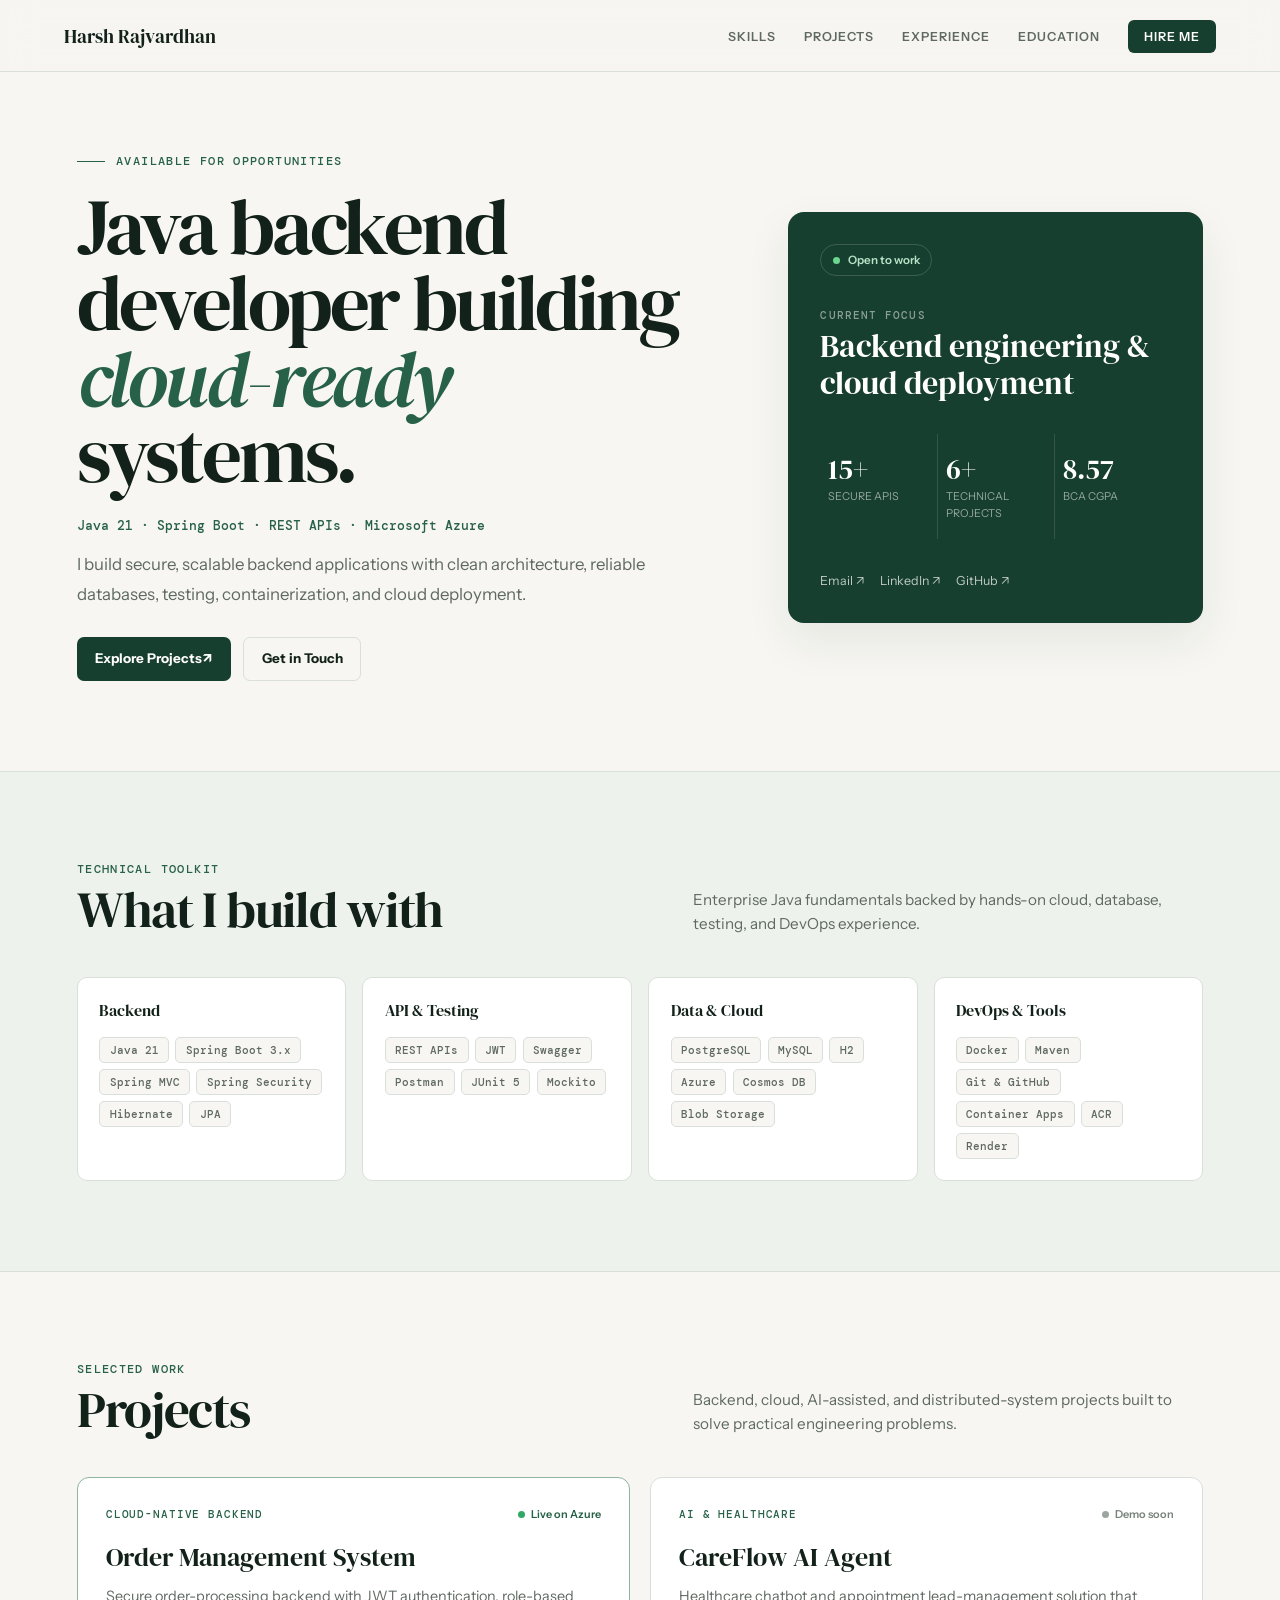
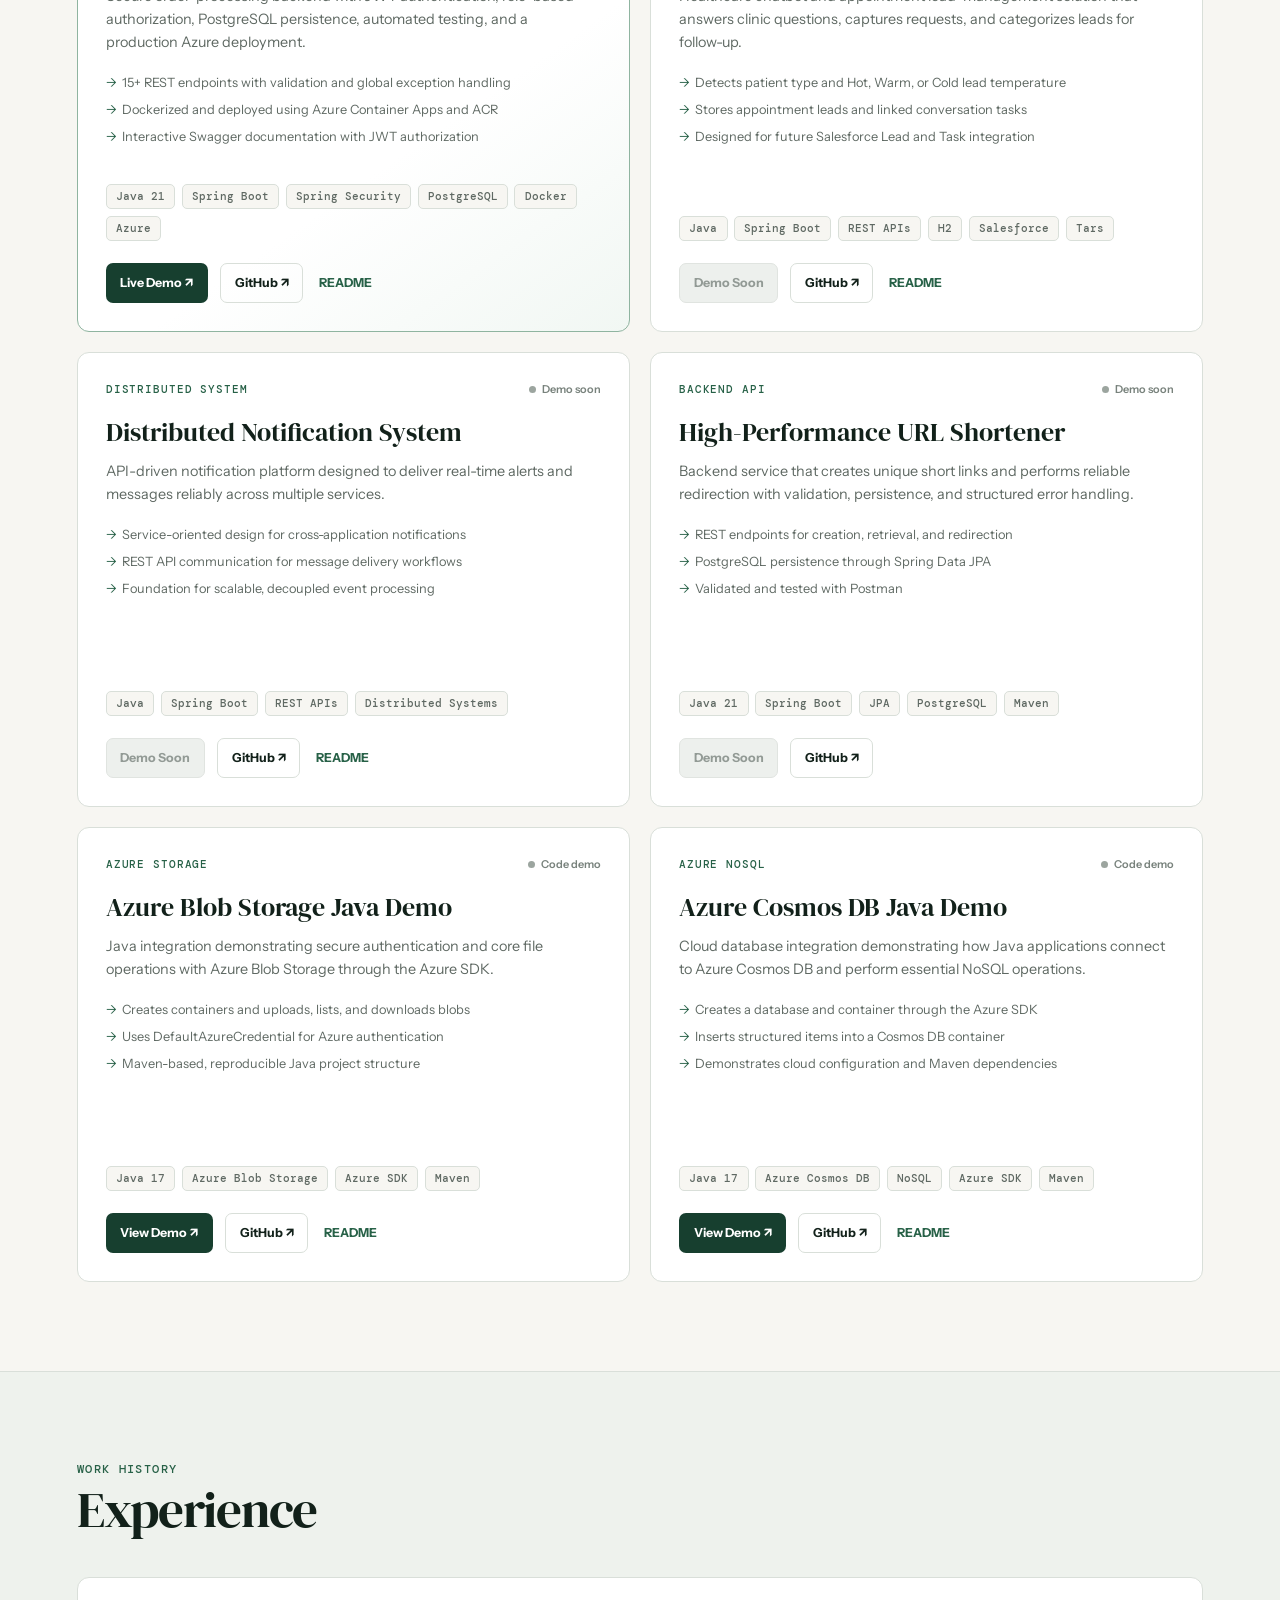
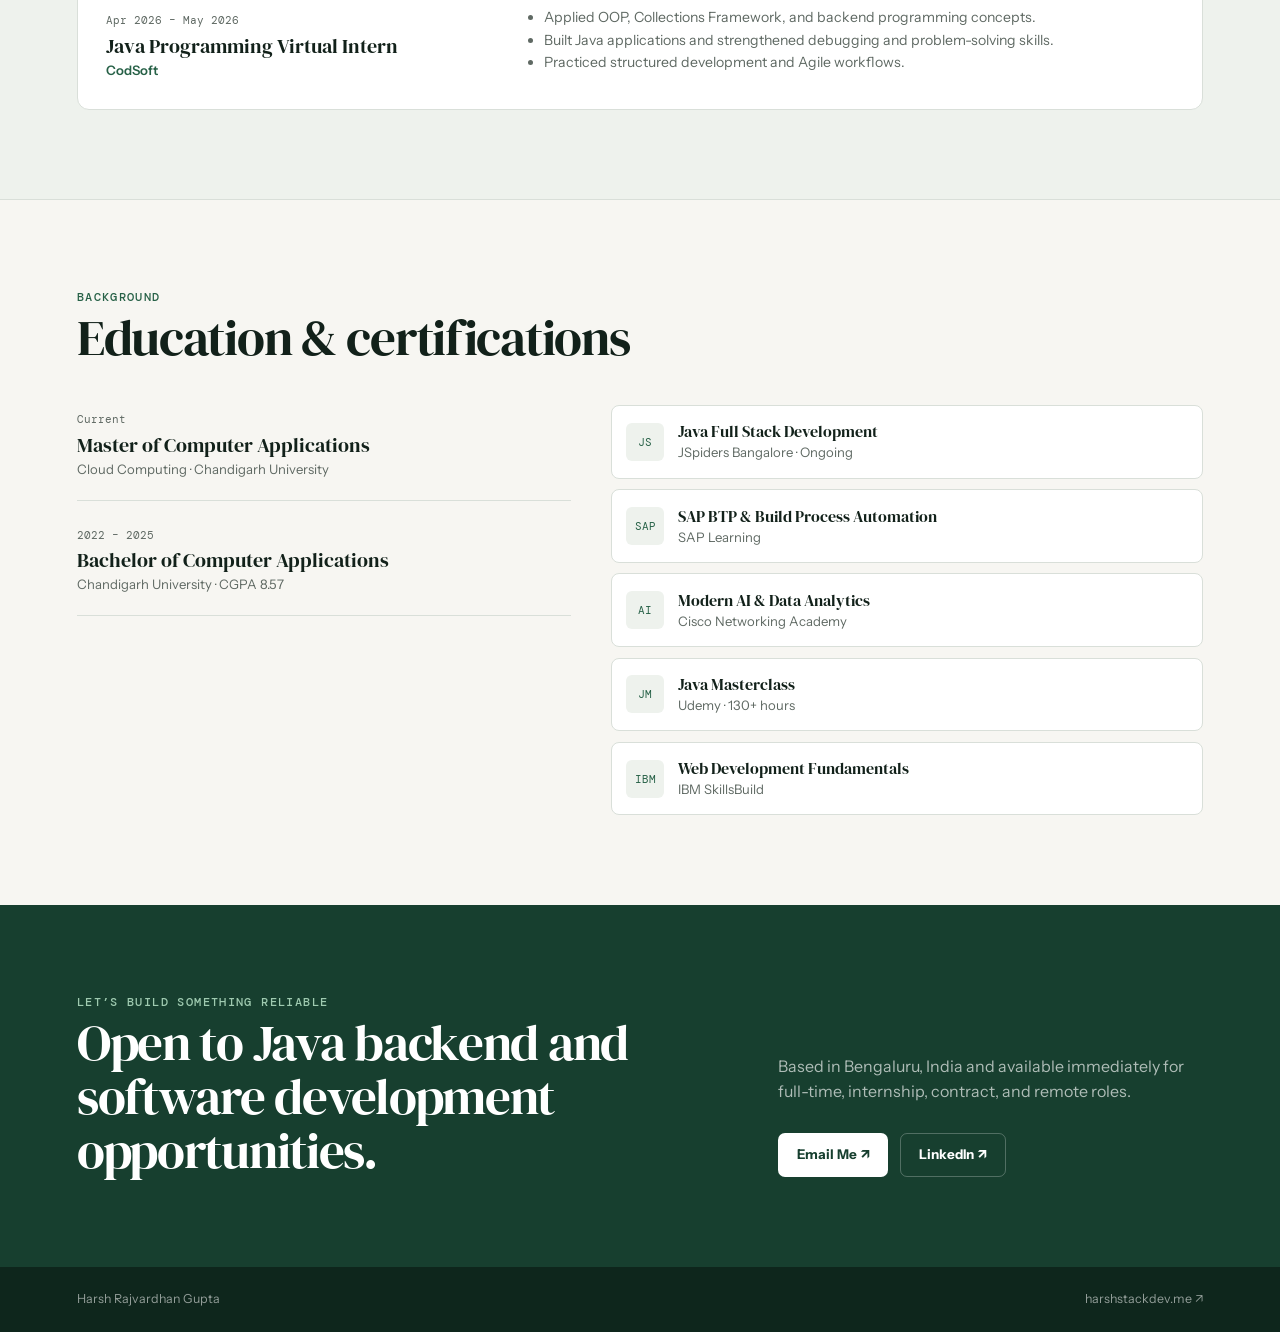
==== commit db3efbee: "Update project demo links and statuses in index.html" ====
--- a/index.html
+++ b/index.html
@@ -81,14 +81,14 @@
           </ul>
           <div class="tags"><span>Java 21</span><span>Spring Boot</span><span>Spring Security</span><span>PostgreSQL</span><span>Docker</span><span>Azure</span></div>
           <div class="project-actions">
-            <a class="btn btn-primary" href="https://order-management-system-1-i6a1.onrender.com/" target="_blank" rel="noopener noreferrer">Live Demo ↗</a>
+            <a class="btn btn-primary" href="https://oms-app.niceforest-b7938ce5.centralindia.azurecontainerapps.io/swagger-ui/index.html#/" target="_blank" rel="noopener noreferrer">Live Demo ↗</a>
             <a class="btn btn-secondary" href="https://github.com/meharshrajvardhan/order-management-system" target="_blank" rel="noopener noreferrer">GitHub ↗</a>
             <a class="text-link" href="https://github.com/meharshrajvardhan/order-management-system#readme" target="_blank" rel="noopener noreferrer">README</a>
           </div>
         </article>
 
         <article class="project-card">
-          <div class="project-top"><span class="project-type">AI &amp; healthcare</span><span class="status"><i></i>Live Demo</span></div>
+          <div class="project-top"><span class="project-type">AI &amp; healthcare</span><span class="status"><i></i>Demo soon</span></div>
           <h3>CareFlow AI Agent</h3>
           <p>Healthcare chatbot and appointment lead-management solution that answers clinic questions, captures requests, and categorizes leads for follow-up.</p>
           <ul>
@@ -98,7 +98,7 @@
           </ul>
           <div class="tags"><span>Java</span><span>Spring Boot</span><span>REST APIs</span><span>H2</span><span>Salesforce</span><span>Tars</span></div>
           <div class="project-actions">
-            <span class="btn btn-disabled" title="Public deployment coming soon">Live Demo</span>
+            <span class="btn btn-disabled" title="Public deployment coming soon">Demo Soon</span>
             <a class="btn btn-secondary" href="https://github.com/meharshrajvardhan/careflow-ai-agent" target="_blank" rel="noopener noreferrer">GitHub ↗</a>
             <a class="text-link" href="https://github.com/meharshrajvardhan/careflow-ai-agent#readme" target="_blank" rel="noopener noreferrer">README</a>
           </div>
